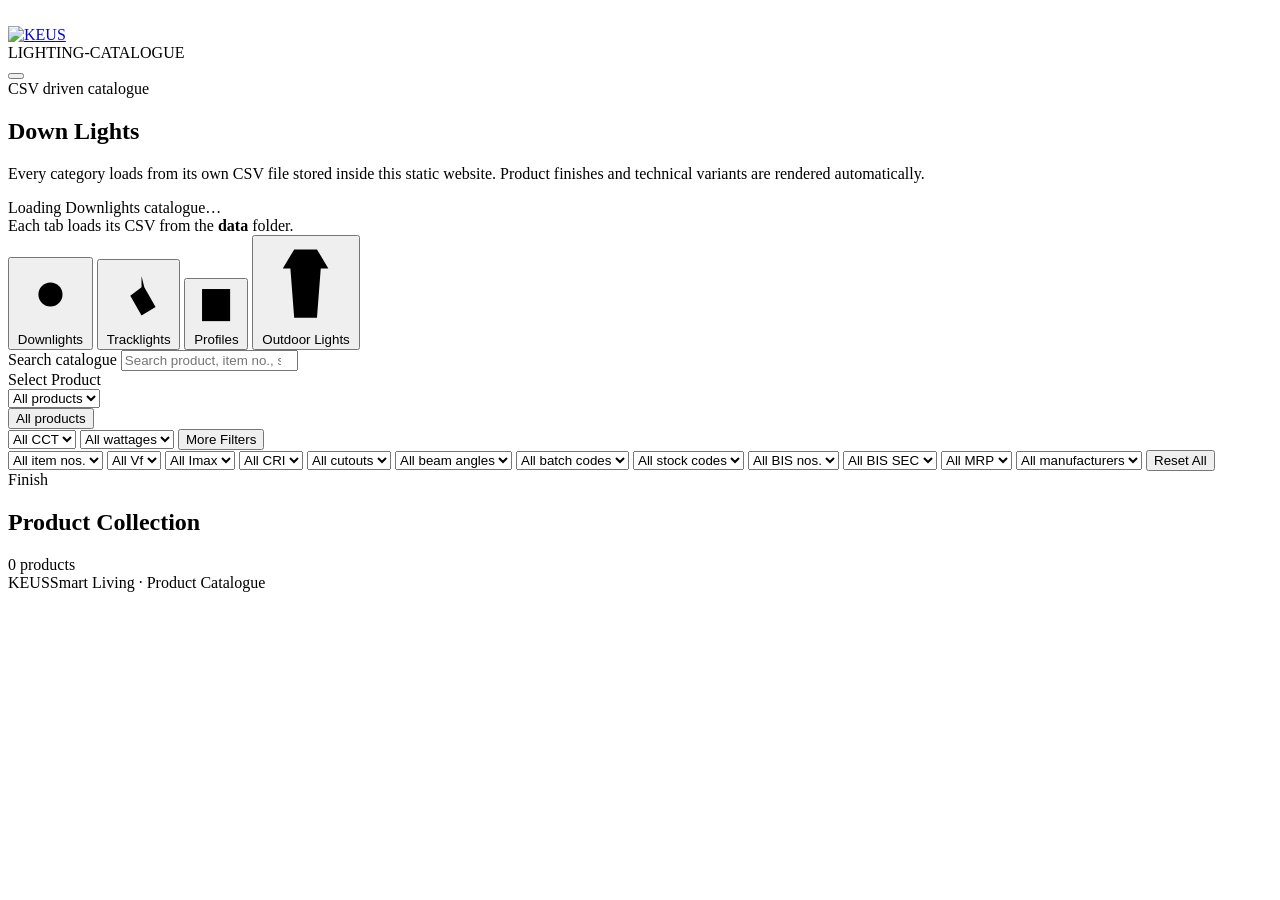
==== index.html @ ef75c55e "Add files via upload new files" ====
<!DOCTYPE html>
<html lang="en">
<head>
<meta charset="UTF-8" />
<meta name="viewport" content="width=device-width, initial-scale=1.0" />
<title>KEUS · LIGHTING-CATALOGUE</title>
<link rel="stylesheet" href="./assets/css/catalogue.css">
  <link rel="preconnect" href="https://wsrv.nl" crossorigin>
  <link rel="dns-prefetch" href="//wsrv.nl">
  <link rel="preconnect" href="https://i.ibb.co" crossorigin>
</head>
<body>
<div class="keus-page-loader" id="keusPageLoader" aria-hidden="true">
  <div class="keus-loader-inner">
    <img class="keus-loader-logo" src="./assets/keus-logo.svg" alt="">
    <div class="keus-loader-line"><span></span></div>
  </div>
</div>

<header class="topbar">
  <div class="topbar-inner">
    <a class="brand brand-logo-link" href="./index.html" aria-label="Go to catalogue home"><img class="brand-logo" src="./assets/keus-logo.svg" alt="KEUS"></a>
    <div class="top-meta"><span>LIGHTING-CATALOGUE</span></div>
    <div class="top-actions">
      <button class="header-search-btn" id="headerSearchBtn" type="button" aria-label="Search catalogue">
        <span class="header-search-icon" aria-hidden="true"></span>
      </button>
    </div>
  </div>
</header>
<main class="shell">
  <section class="hero">
    <div><div class="eyebrow">CSV driven catalogue</div><h1 id="categoryTitle">Down Lights</h1></div>
    <div class="hero-side">
      <p>Every category loads from its own CSV file stored inside this static website. Product finishes and technical variants are rendered automatically.</p>

    </div>
  </section>
  <div class="data-strip"><div class="status" id="status" role="status" aria-live="polite">Loading Downlights catalogue…</div><div class="hint">Each tab loads its CSV from the <strong>data</strong> folder.</div></div>

  <nav class="category-tabs" id="categoryTabs" aria-label="Lighting categories">
    <button class="category-tab active" type="button" data-category="downlights" aria-current="page">
      <span class="cat-icon" aria-hidden="true">
        <svg viewBox="0 0 24 24"><circle cx="12" cy="12" r="4.2"/><path d="M12 2.5v3M12 18.5v3M2.5 12h3M18.5 12h3M5.3 5.3l2.1 2.1M16.6 16.6l2.1 2.1M18.7 5.3l-2.1 2.1M7.4 16.6l-2.1 2.1"/></svg>
      </span>
      <span>Downlights</span>
    </button>
    <button class="category-tab" type="button" data-category="tracklights">
      <span class="cat-icon" aria-hidden="true">
        <svg viewBox="0 0 24 24"><path d="M4 5h16M13 5v4l-4 3 4 7 5-3-4-7"/><circle cx="13.5" cy="15.5" r="1.2"/></svg>
      </span>
      <span>Tracklights</span>
    </button>
    <button class="category-tab" type="button" data-category="profiles">
      <span class="cat-icon" aria-hidden="true">
        <svg viewBox="0 0 24 24"><rect x="5" y="4" width="14" height="16"/><path d="M8 17 16 7M8 7v10h8"/></svg>
      </span>
      <span>Profiles</span>
    </button>
    <button class="category-tab" type="button" data-category="outdoor">
      <span class="cat-icon" aria-hidden="true">
        <svg viewBox="0 0 24 24"><path d="M9 3h6l3 5H6l3-5ZM8 8h8l-1 13h-6L8 8Z"/><path d="M8 13h8"/></svg>
      </span>
      <span>Outdoor Lights</span>
    </button>
  </nav>

  <section class="filter-shell" aria-label="Catalogue filters">
    <div class="toolbar">
      <label class="sr-only" for="searchBox">Search catalogue</label>
      <input class="field search" id="searchBox" type="search" placeholder="Search product, item no., stock code or specification…" autocomplete="off" />
      <div class="mobile-product-label" id="productFilterLabel">Select Product</div>
      <select class="field product-main native-product-select" id="nameFilter" data-field="name" aria-hidden="true" tabindex="-1"><option value="">All products</option></select>
      <div class="keus-product-select" id="keusProductSelect">
        <button class="keus-product-trigger" id="keusProductTrigger" type="button" aria-haspopup="listbox" aria-expanded="false" aria-labelledby="productFilterLabel keusProductTriggerText" aria-controls="keusProductMenu">
          <span id="keusProductTriggerText">All products</span><span class="keus-product-chevron" aria-hidden="true"></span>
        </button>
        <div class="keus-product-menu" id="keusProductMenu" role="listbox" aria-label="All products" hidden></div>
      </div>
      <select class="field" id="cctFilter" data-field="cct" aria-label="Filter by CCT"><option value="">All CCT</option></select>
      <select class="field watt-main" id="wattageFilter" data-field="wattage" aria-label="Filter by wattage"><option value="">All wattages</option></select>
      <button class="btn more-btn" id="moreBtn" type="button" aria-expanded="false" aria-controls="advancedFilters">More Filters</button>
    </div>
    <div class="advanced" id="advancedFilters">
      <select class="field" id="itemNoFilter" data-field="itemNo" aria-label="Filter by item number"><option value="">All item nos.</option></select>
      <select class="field" id="vfFilter" data-field="vf" aria-label="Filter by forward voltage"><option value="">All Vf</option></select>
      <select class="field" id="imaxFilter" data-field="imax" aria-label="Filter by maximum current"><option value="">All Imax</option></select>
      <select class="field" id="criFilter" data-field="cri" aria-label="Filter by CRI"><option value="">All CRI</option></select>
      <select class="field" id="cutoutFilter" data-field="cutout" aria-label="Filter by cutout"><option value="">All cutouts</option></select>
      <select class="field" id="beamFilter" data-field="beam" aria-label="Filter by beam angle"><option value="">All beam angles</option></select>
      <select class="field" id="batchCodeFilter" data-field="batchCode" aria-label="Filter by batch code"><option value="">All batch codes</option></select>
      <select class="field" id="stockCodeFilter" data-field="stockCode" aria-label="Filter by stock code"><option value="">All stock codes</option></select>
      <select class="field" id="bisNoFilter" data-field="bisNo" aria-label="Filter by BIS number"><option value="">All BIS nos.</option></select>
      <select class="field" id="bisSpecFilter" data-field="bisSpec" aria-label="Filter by BIS specification"><option value="">All BIS SEC</option></select>
      <select class="field" id="mrpFilter" data-field="mrp" aria-label="Filter by MRP"><option value="">All MRP</option></select>
      <select class="field" id="mfgByFilter" data-field="mfgBy" aria-label="Filter by manufacturer"><option value="">All manufacturers</option></select>
      <button class="btn reset-btn" id="resetBtn" type="button">Reset All</button>
    </div>
    <div class="finish-panel"><div class="finish-title">Finish</div><div class="finish-chips" id="finishChips"></div></div>
    <div class="active-filters" id="activeFilters"></div>
  </section>

  <div class="catalogue-head"><h2>Product Collection</h2><div class="catalogue-count" id="catalogueCount" aria-live="polite">0 products</div></div>
  <section class="grid" id="grid" aria-busy="true"></section>
  <div class="pagination" id="pagination" hidden><button class="btn" id="prevBtn" type="button">Previous</button><div class="page-info" id="pageInfo"></div><button class="btn" id="nextBtn" type="button">Next</button></div>
  <footer class="footer"><span>KEUS</span><span>Smart Living · Product Catalogue</span></footer>
</main>

<div class="modal" id="modal" role="dialog" aria-modal="true" aria-labelledby="detailTitle" aria-describedby="detailSub" hidden>
  <div class="modal-panel" tabindex="-1">
    <div class="modal-top"><div class="modal-brand">KEUS</div><button class="close-btn" id="closeBtn" type="button" aria-label="Close">×</button></div>
    <div class="detail-wrap">
      <div class="visual-col">
        <div class="main-image"><img id="detailImage" alt="" /></div>
        <div class="detail-finishes"><div class="detail-finish-label">Available Finishes</div><div class="finish-options" id="detailFinishOptions"></div></div>
        <div class="thumbs" id="thumbs"></div><div class="finish-note" id="finishNote"></div>
      </div>
      <div class="info-col"><div class="detail-kicker" id="detailKicker"></div><h2 class="detail-title" id="detailTitle"></h2><div class="detail-sub" id="detailSub"></div><div class="spec-grid" id="specGrid"></div></div>
    </div>
    <div class="variants">
      <div class="variants-head"><h3>Available Variants</h3><div class="variant-filter-note" id="variantFilterNote"></div></div>
      <div class="table-wrap"><table><caption class="sr-only">Available product variants and technical specifications</caption><thead><tr><th scope="col">Finish</th><th scope="col">CCT</th><th scope="col">Vf</th><th scope="col">Imax</th><th scope="col">CRI</th><th scope="col">Cutout</th><th scope="col">Beam Angle</th><th scope="col">Wattage</th><th scope="col">Batch Code</th><th scope="col">Item No.</th><th scope="col">Stock Code</th><th scope="col">BIS No</th><th scope="col">BIS SEC</th><th scope="col">MRP</th><th scope="col">MFG BY</th></tr></thead><tbody id="variantBody"></tbody></table></div>
    </div>
  </div>
</div>



<script src="./assets/js/catalogue.js" defer></script>
</body>
</html>
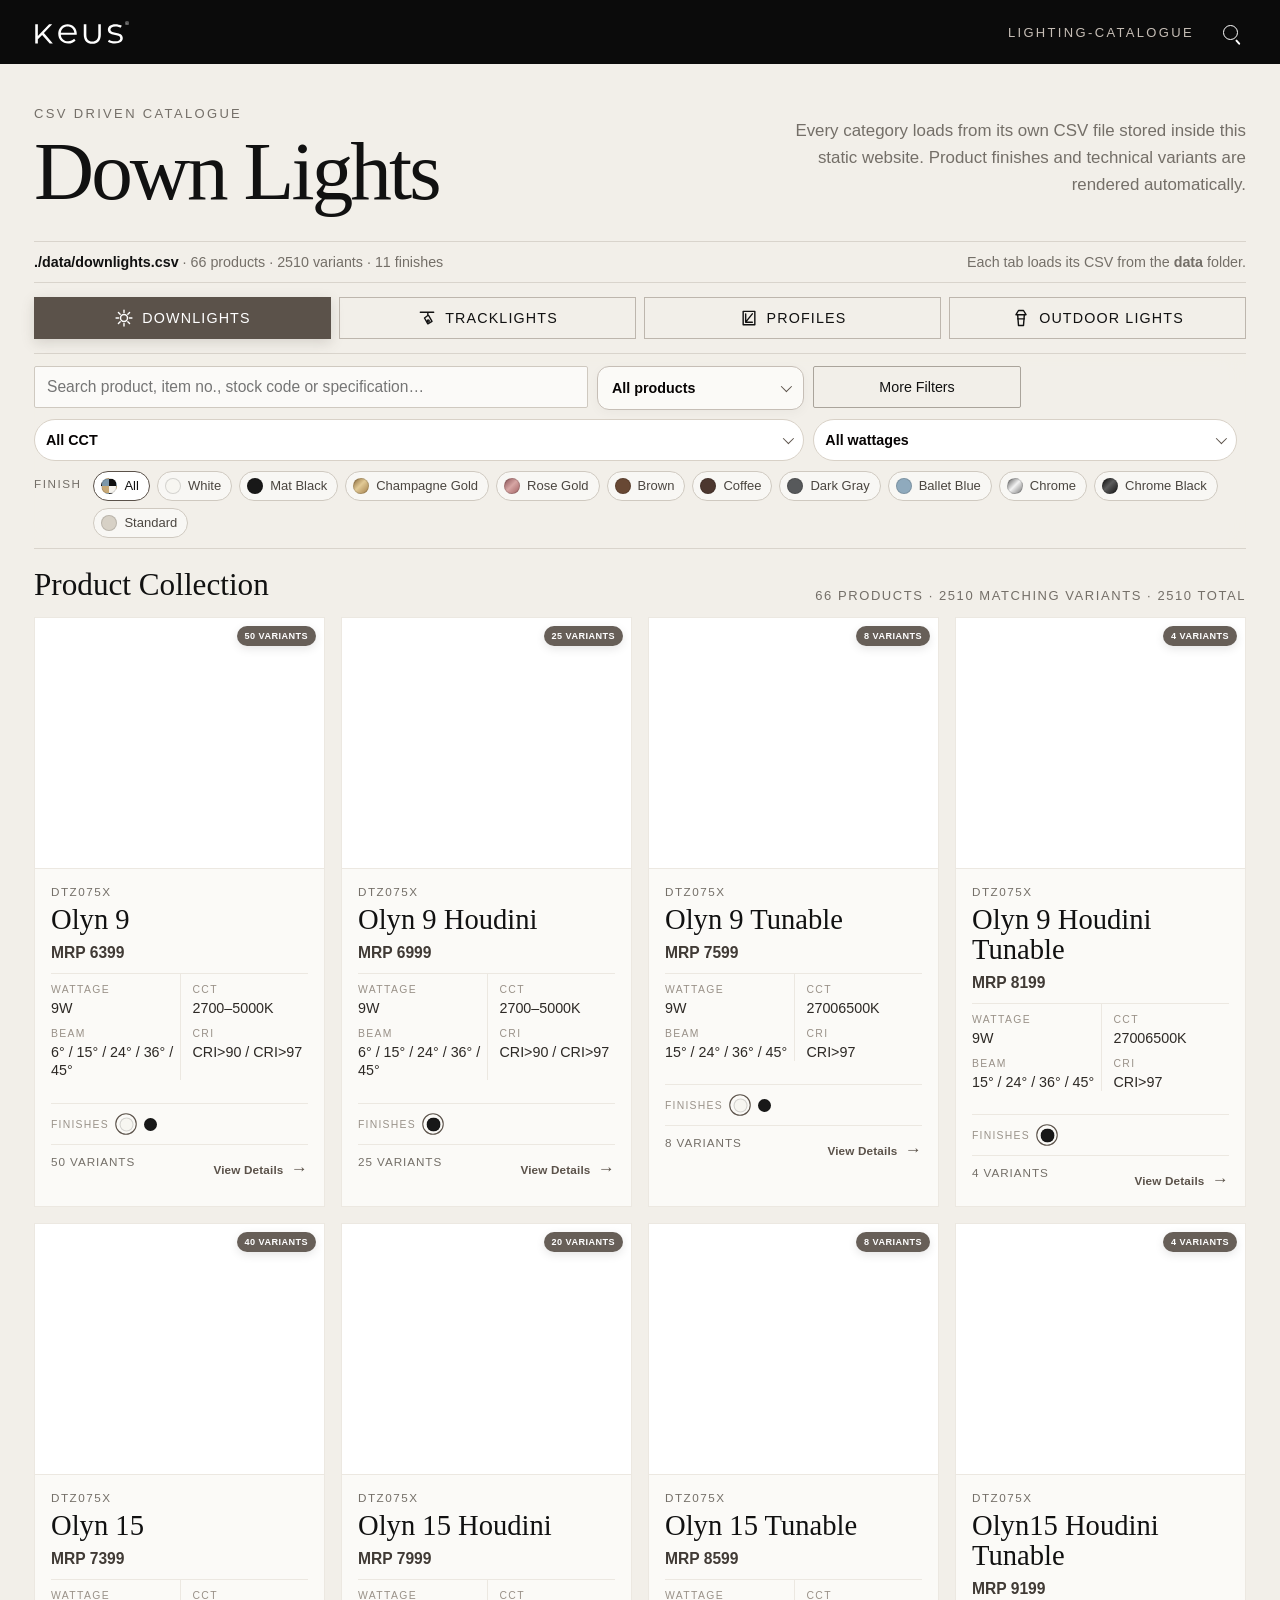
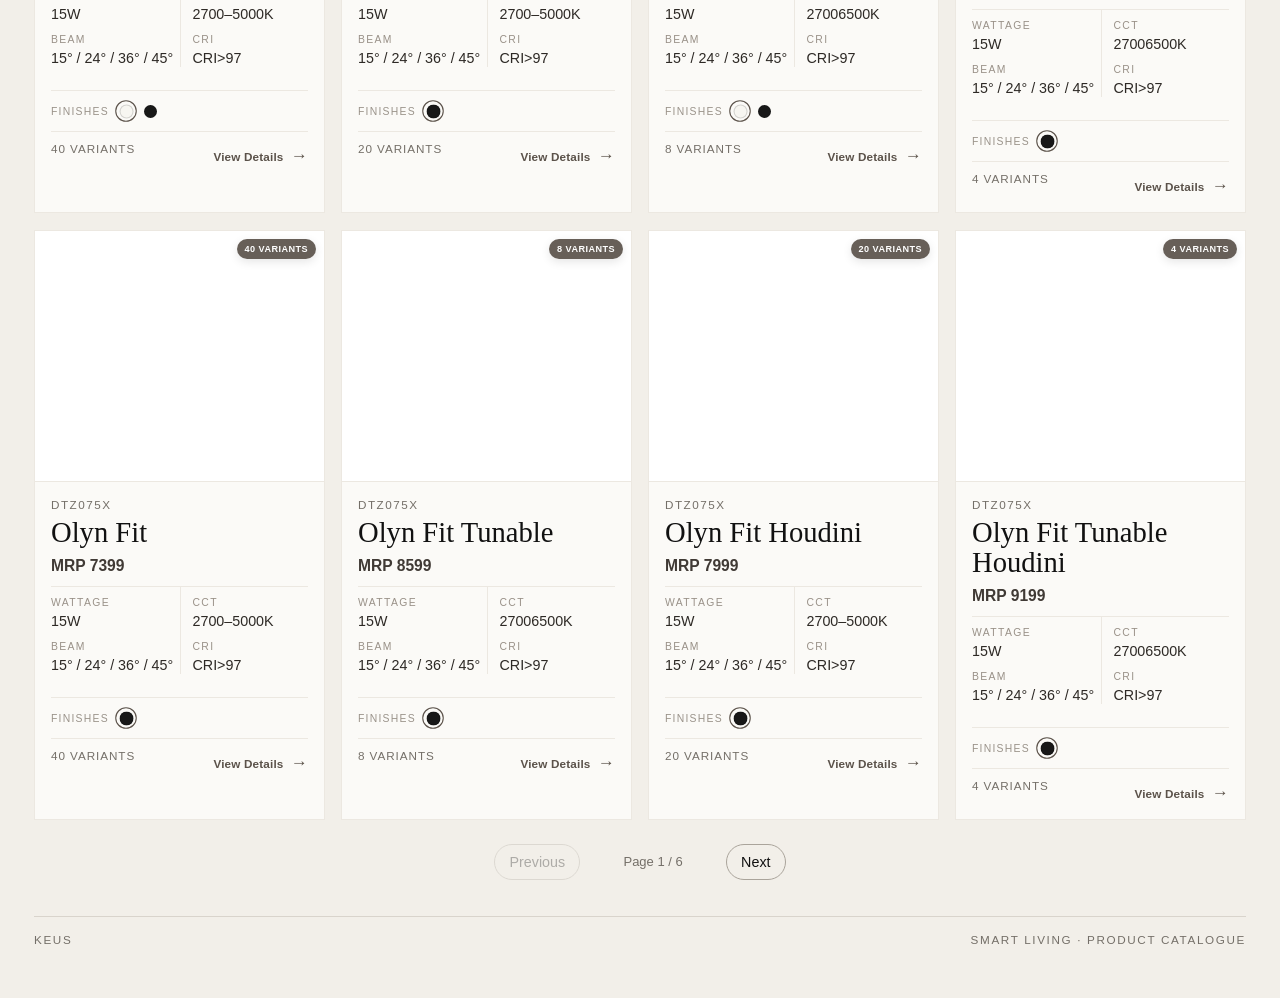
==== commit 9a2e38e6: "commit alla" ====
--- a/index.html
+++ b/index.html
@@ -4,7 +4,2662 @@
 <meta charset="UTF-8" />
 <meta name="viewport" content="width=device-width, initial-scale=1.0" />
 <title>KEUS · LIGHTING-CATALOGUE</title>
-<link rel="stylesheet" href="./assets/css/catalogue.css">
+<style>
+  *{box-sizing:border-box}
+  :root{
+    --bg:#f2efe9;--paper:#fbfaf7;--card:#fff;--ink:#111;--muted:#746f68;
+    --line:#d9d4cc;--line2:#ece8e1;--black:#0b0b0b;--shadow:0 18px 50px rgba(20,18,15,.08);
+  }
+  html{scroll-behavior:smooth}
+  body{margin:0;background:var(--bg);color:var(--ink);font-family:Inter,Arial,Helvetica,sans-serif}
+  button,input,select{font:inherit} button{cursor:pointer}
+  .topbar{background:var(--black);color:#fff}
+  .topbar-inner{max-width:1480px;margin:auto;min-height:64px;padding:0 34px;display:flex;align-items:center;justify-content:space-between;gap:20px}
+  .brand{font-size:20.8px;font-weight:700;letter-spacing:.33em}.top-meta{font-size:13px;letter-spacing:.18em;text-transform:uppercase;color:#bdbdbd}
+  .shell{max-width:1480px;margin:auto;padding:34px 34px 52px}
+  .hero{display:grid;grid-template-columns:1fr auto;gap:28px;align-items:end;padding:8px 0 28px;border-bottom:1px solid var(--line)}
+  .eyebrow{margin-bottom:10px;font-size:13px;letter-spacing:.18em;text-transform:uppercase;color:var(--muted)}
+  h1{margin:0;font-family:Georgia,'Times New Roman',serif;font-weight:400;font-size:clamp(49.4px,6.5vw,88.4px);line-height:.98;letter-spacing:-.035em}
+  .hero-side{max-width:460px;text-align:right}.hero-side p{margin:0 0 14px;font-size:16.9px;line-height:1.6;color:var(--muted)}
+  .load-row{display:flex;justify-content:flex-end;gap:8px;flex-wrap:wrap}
+  .btn{border:1px solid #aaa49b;background:transparent;color:var(--ink);border-radius:999px;padding:9px 14px;font-size:14.3px;transition:.18s ease}
+  .btn:hover:not(:disabled){background:var(--ink);border-color:var(--ink);color:#fff}.btn.primary{background:var(--ink);border-color:var(--ink);color:#fff}.btn.primary:hover{background:#2a2a2a}.btn:disabled{opacity:.3;cursor:default}
+  #csvInput{display:none}
+  .data-strip{display:flex;align-items:center;justify-content:space-between;gap:16px;padding:12px 0;border-bottom:1px solid var(--line);font-size:14.3px;color:var(--muted)}
+  .status strong{color:var(--ink);font-weight:600}.hint{text-align:right}
+
+  .filter-shell{position:sticky;top:0;z-index:30;padding:12px 0 10px;background:rgba(242,239,233,.96);backdrop-filter:blur(12px);border-bottom:1px solid var(--line);margin-bottom:18px}
+  .toolbar{display:grid;grid-template-columns:minmax(260px,1.55fr) repeat(3,minmax(145px,.58fr)) auto;gap:9px}
+  .mobile-product-label{display:none}
+  .field{height:42px;width:100%;border:1px solid #cfc9c0;background:rgba(255,255,255,.68);color:var(--ink);border-radius:2px;padding:0 12px;outline:none;font-size:15.6px}
+  .field:focus{border-color:#6e675e;background:#fff}.reset-btn,.more-btn{height:42px;border-radius:2px;white-space:nowrap}
+  .advanced{display:grid;grid-template-columns:repeat(4,minmax(0,1fr));gap:9px;max-height:0;opacity:0;overflow:hidden;transition:max-height .24s ease,opacity .18s ease,padding .24s ease;padding-top:0}
+  .advanced.open{max-height:260px;opacity:1;padding-top:9px}
+  .finish-panel{padding-top:10px;display:flex;align-items:flex-start;gap:12px}
+  .finish-title{flex:0 0 auto;padding-top:6px;font-size:11.7px;letter-spacing:.13em;text-transform:uppercase;color:var(--muted)}
+  .finish-chips{display:flex;gap:7px;flex-wrap:wrap}
+  .finish-chip{display:inline-flex;align-items:center;gap:7px;height:30px;border:1px solid #cfc9c0;background:rgba(255,255,255,.48);border-radius:999px;padding:0 10px 0 7px;color:#4b4640;font-size:13px;transition:.15s ease}
+  .finish-chip:hover,.finish-chip.active{border-color:#111;background:#fff;color:#111}.finish-chip.active{box-shadow:inset 0 0 0 1px #111}
+  .swatch{width:16px;height:16px;border-radius:50%;border:1px solid rgba(0,0,0,.14);flex:0 0 auto;background:#ddd}
+  .swatch.all{background:conic-gradient(#111 0 25%,#f5f3ee 0 50%,#c9aa77 0 75%,#7d98aa 0);}
+  .sw-white{background:#f7f6f1}.sw-mat-black{background:#181818}.sw-champagne-gold{background:linear-gradient(135deg,#8e6e3f,#e2ca96 45%,#a78450)}
+  .sw-rose-gold{background:linear-gradient(135deg,#8c5558,#d7a6a4 48%,#a56667)}.sw-brown{background:#684834}.sw-coffee{background:#4c372f}
+  .sw-dark-gray{background:#57595b}.sw-ballet-blue{background:#8faabd}.sw-chrome{background:linear-gradient(135deg,#656565,#f3f3f3 48%,#7d7d7d)}
+  .sw-chrome-black{background:linear-gradient(135deg,#111,#5c5c5c 44%,#171717)}.sw-standard{background:#d7d1c6}
+  .active-filters{display:flex;gap:7px;flex-wrap:wrap;padding-top:9px}.active-filters:empty{display:none}
+  .filter-pill{border:0;background:#ded8cf;border-radius:999px;padding:6px 9px;font-size:11.7px;color:#504a43}.filter-pill b{font-weight:600}.filter-pill span{margin-left:6px;color:#8a8178}
+
+  .catalogue-head{display:flex;justify-content:space-between;align-items:end;gap:20px;margin:4px 0 14px}.catalogue-head h2{margin:0;font-family:Georgia,'Times New Roman',serif;font-weight:400;font-size:31.2px}.catalogue-count{font-size:13px;letter-spacing:.12em;text-transform:uppercase;color:var(--muted);text-align:right}
+  .grid{display:grid;grid-template-columns:repeat(4,minmax(0,1fr));gap:16px}
+  .card{position:relative;width:100%;border:1px solid var(--line2);background:var(--paper);color:inherit;transition:transform .2s ease,box-shadow .2s ease,border-color .2s ease;overflow:hidden}
+  .card:hover{transform:translateY(-3px);box-shadow:var(--shadow);border-color:#c7c0b5}
+  .finish-gallery-card .card-title{margin-bottom:6px}
+  .finish-gallery-card .finish-name{display:flex;align-items:center;gap:8px;margin:0 0 13px;font-size:14.3px;color:#5d5750}
+  .finish-gallery-card .finish-name .swatch{width:17px;height:17px}
+  .finish-gallery-card .card-foot{margin-top:12px}
+  .card-open{display:block;width:100%;padding:0;border:0;background:transparent;color:inherit;text-align:left;cursor:pointer}
+  .card-image{aspect-ratio:1.15/1;display:flex;align-items:center;justify-content:center;background:#fff;border-bottom:1px solid var(--line2);overflow:hidden}
+  .card-image img{width:78%;height:78%;object-fit:contain;display:block;transition:transform .25s ease}.card:hover .card-image img{transform:scale(1.025)}
+  .card-body{padding:16px 16px 12px}.card-kicker{margin-bottom:7px;font-size:11.7px;letter-spacing:.13em;text-transform:uppercase;color:var(--muted);min-height:12px}
+  .card-title{margin:0 0 13px;font-family:Georgia,'Times New Roman',serif;font-size:28.6px;font-weight:400;line-height:1.05}
+  .spec-row{display:grid;grid-template-columns:1fr 1fr;border-top:1px solid var(--line2)}.mini-spec{padding-top:10px}.mini-spec:nth-child(even){padding-left:12px;border-left:1px solid var(--line2)}
+  .mini-label{font-size:10.4px;letter-spacing:.13em;text-transform:uppercase;color:#999188;margin-bottom:4px}.mini-value{font-size:14.3px;color:#2d2925;line-height:1.3;white-space:nowrap;overflow:hidden;text-overflow:ellipsis}.mini-value.beam-values{white-space:normal;overflow:visible;text-overflow:clip}
+  .card-finishes{display:flex;align-items:center;gap:6px;min-height:29px;margin:11px 0 0;padding-top:10px;border-top:1px solid var(--line2)}
+  .card-finish-label{margin-right:2px;font-size:10.4px;letter-spacing:.12em;text-transform:uppercase;color:#9a938a}.card-swatch{width:19px;height:19px;border:1px solid transparent;border-radius:50%;padding:2px;background:transparent;display:inline-flex;align-items:center;justify-content:center}
+  .card-swatch .swatch{width:13px;height:13px}.card-swatch:hover,.card-swatch.active{border-color:#111}.more-finishes{font-size:11.7px;color:var(--muted);margin-left:2px}
+  .card-foot{display:flex;justify-content:space-between;gap:12px;margin-top:10px;padding-top:10px;border-top:1px solid var(--line2);font-size:11.7px;letter-spacing:.08em;text-transform:uppercase;color:var(--muted)}
+  .match-tag{position:absolute;top:10px;right:10px;z-index:2;background:rgba(17,17,17,.86);color:#fff;border-radius:999px;padding:5px 8px;font-size:10.4px;letter-spacing:.08em;text-transform:uppercase}
+  .pagination{display:flex;align-items:center;justify-content:center;gap:8px;margin-top:24px}.page-info{font-size:13px;color:var(--muted);min-width:130px;text-align:center}
+  .empty{grid-column:1/-1;padding:70px 28px;background:var(--paper);border:1px dashed #c9c2b7;text-align:center}.empty h3{margin:0 0 8px;font-family:Georgia,'Times New Roman',serif;font-weight:400;font-size:33.8px}.empty p{margin:0 auto 16px;max-width:620px;color:var(--muted);font-size:15.6px;line-height:1.6}
+  .footer{margin-top:36px;padding-top:16px;border-top:1px solid var(--line);display:flex;justify-content:space-between;font-size:11.7px;letter-spacing:.14em;text-transform:uppercase;color:var(--muted)}
+
+  .modal{position:fixed;inset:0;z-index:100;display:none;background:rgba(0,0,0,.58);padding:22px;overflow:auto}.modal.open{display:block}.modal-panel{width:min(1200px,100%);margin:18px auto;background:var(--paper);box-shadow:0 28px 90px rgba(0,0,0,.28)}
+  .modal-top{min-height:70px;padding:0 22px;display:flex;align-items:center;justify-content:space-between;border-bottom:1px solid var(--line)}.modal-brand{font-size:15.6px;font-weight:700;letter-spacing:.25em}.close-btn{width:38px;height:38px;border:1px solid var(--line);background:transparent;border-radius:50%;font-size:26px;line-height:1}.close-btn:hover{background:#111;color:#fff;border-color:#111}
+  .detail-wrap{display:grid;grid-template-columns:minmax(350px,.92fr) minmax(0,1.25fr)}.visual-col{padding:34px;border-right:1px solid var(--line)}.main-image{aspect-ratio:1/1;display:flex;align-items:center;justify-content:center;background:#fff;border:1px solid var(--line2)}.main-image img{width:80%;height:80%;object-fit:contain}
+  .detail-finishes{margin-top:13px}.detail-finish-label{font-size:10.4px;letter-spacing:.13em;text-transform:uppercase;color:#918a81;margin-bottom:8px}.finish-options{display:flex;gap:8px;flex-wrap:wrap}.finish-option{display:flex;align-items:center;gap:7px;border:1px solid var(--line);background:#fff;padding:6px 9px 6px 6px;border-radius:999px;font-size:11.7px;color:#514b45}.finish-option.active{border-color:#111;box-shadow:inset 0 0 0 1px #111}.finish-option .swatch{width:18px;height:18px}
+  .thumbs{display:flex;gap:8px;flex-wrap:wrap;margin-top:11px}.thumb{width:68px;height:68px;padding:4px;border:1px solid var(--line);background:#fff}.thumb.active{border-color:#111;box-shadow:inset 0 0 0 1px #111}.thumb img{width:100%;height:100%;object-fit:contain}.finish-note{margin-top:10px;font-size:13px;color:var(--muted)}
+  .info-col{padding:34px}.detail-kicker{font-size:11.7px;letter-spacing:.14em;text-transform:uppercase;color:var(--muted);margin-bottom:10px}.detail-title{margin:0 0 6px;font-family:Georgia,'Times New Roman',serif;font-weight:400;font-size:54.6px;line-height:1}.detail-sub{font-size:14.3px;color:var(--muted);margin-bottom:24px}
+  .spec-grid{display:grid;grid-template-columns:repeat(3,minmax(0,1fr));border-top:1px solid var(--line);border-left:1px solid var(--line)}.spec-cell{min-height:76px;padding:12px;border-right:1px solid var(--line);border-bottom:1px solid var(--line)}.spec-label{font-size:10.4px;letter-spacing:.13em;text-transform:uppercase;color:#918a81;margin-bottom:6px}.spec-value{font-size:15.6px;line-height:1.35}
+  .variants{padding:0 34px 34px}.variants-head{display:flex;align-items:center;justify-content:space-between;gap:16px;margin:4px 0 12px}.variants h3{margin:0;font-family:Georgia,'Times New Roman',serif;font-size:28.6px;font-weight:400}.variant-filter-note{font-size:13px;color:var(--muted);text-align:right}.table-wrap{overflow:auto;border:1px solid var(--line)}table{border-collapse:collapse;width:100%;min-width:1500px;background:#fff}th,td{padding:10px 11px;border-bottom:1px solid var(--line2);border-right:1px solid var(--line2);text-align:left;white-space:nowrap}th{font-size:10.4px;letter-spacing:.12em;text-transform:uppercase;color:#817a72;background:#f5f2ed;font-weight:600}td{font-size:13px;color:#292621}tr:last-child td{border-bottom:0}td:last-child,th:last-child{border-right:0}.stock{font-family:'Courier New',monospace;font-size:13px}.bis-spec-cell{white-space:normal;min-width:260px;max-width:360px;line-height:1.5;word-break:normal;overflow-wrap:anywhere}.mfg-cell{white-space:normal;min-width:320px;line-height:1.45}.mrp-cell{font-weight:600}.finish-cell{display:flex;align-items:center;gap:7px}.finish-cell .swatch{width:14px;height:14px}
+  .drop-highlight:after{content:'Drop CSV to load catalogue';position:fixed;inset:14px;z-index:999;display:flex;align-items:center;justify-content:center;border:2px dashed #fff;background:rgba(0,0,0,.8);color:#fff;font-family:Georgia,'Times New Roman',serif;font-size:41.6px}
+
+  @media(max-width:1120px){.grid{grid-template-columns:repeat(3,minmax(0,1fr))}.toolbar{grid-template-columns:1.4fr repeat(2,1fr) auto}.toolbar .watt-main{display:none}.advanced{grid-template-columns:repeat(3,minmax(0,1fr))}.advanced.open{max-height:340px}.detail-wrap{grid-template-columns:1fr}.visual-col{border-right:0;border-bottom:1px solid var(--line)}}
+  @media(max-width:780px){
+  .pagination{display:none!important;}.topbar-inner,.shell{padding-left:16px;padding-right:16px}.hero{grid-template-columns:1fr}.hero-side{text-align:left}.load-row{justify-content:flex-start}.filter-shell{padding-top:10px}.toolbar{grid-template-columns:1fr 1fr;gap:8px}.mobile-product-label{display:block;grid-column:1/-1;order:1;margin:0 0 -2px;font-size:11.7px;font-weight:700;letter-spacing:.14em;text-transform:uppercase;color:#4b4640}.toolbar .product-main{display:block;grid-column:1/-1;order:2;height:50px;border:2px solid #111;background:#fff;font-size:16.9px;font-weight:650;padding:0 14px;box-shadow:0 3px 12px rgba(0,0,0,.05)}.toolbar .product-main:focus{border-color:#111;box-shadow:0 0 0 2px rgba(17,17,17,.08)}.toolbar .search{grid-column:1/-1;order:3}.toolbar #cctFilter{order:4}.toolbar .watt-main{display:block;order:5}.toolbar .more-btn{order:6}.more-btn,.reset-btn{width:100%}.advanced{grid-template-columns:repeat(2,minmax(0,1fr))}.advanced.open{max-height:500px}.finish-panel{flex-direction:column;gap:6px}.grid{grid-template-columns:repeat(2,minmax(0,1fr));gap:10px}.spec-grid{grid-template-columns:repeat(2,minmax(0,1fr))}.info-col,.visual-col,.variants{padding:20px}.detail-title{font-size:44.2px}.data-strip{align-items:flex-start;flex-direction:column}.hint{text-align:left}}
+  @media(max-width:520px){.grid{grid-template-columns:1fr}.toolbar{grid-template-columns:1fr}.mobile-product-label,.toolbar .product-main,.toolbar .search{grid-column:1/-1}.toolbar #cctFilter,.toolbar .watt-main,.toolbar .more-btn{grid-column:1/-1}.toolbar .product-main{height:52px;font-size:18.2px}.advanced{grid-template-columns:1fr}.advanced.open{max-height:900px}.spec-grid{grid-template-columns:1fr}.modal{padding:0}.modal-panel{margin:0;min-height:100vh}.finish-chip{font-size:11.7px}.catalogue-head{align-items:flex-start;flex-direction:column;gap:6px}.catalogue-count{text-align:left}}
+
+  .category-tabs{display:grid;grid-template-columns:repeat(4,minmax(0,1fr));gap:8px;padding:14px 0;border-bottom:1px solid var(--line)}
+  .category-tab{height:42px;border:1px solid #bdb6ad;background:transparent;color:var(--ink);font-size:14.3px;letter-spacing:.08em;text-transform:uppercase}
+  .category-tab:hover,.category-tab.active{background:var(--ink);border-color:var(--ink);color:#fff}
+  @media(max-width:780px){.category-tabs{grid-template-columns:repeat(2,minmax(0,1fr));gap:7px}.category-tab{height:44px;font-size:13px}}
+
+
+  .card-price{margin:-4px 0 11px;font-size:15.6px;font-weight:700;color:#111;letter-spacing:0}
+  .mobile-shopbar{display:none}
+
+  @media(max-width:780px){
+    body{background:#f6f5f2}
+    .topbar{position:sticky;top:0;z-index:90;box-shadow:0 1px 0 rgba(255,255,255,.08)}
+    .topbar-inner{min-height:54px;padding-left:14px;padding-right:14px}
+    .brand{font-size:18.2px}
+    .top-meta{font-size:10.4px}
+
+    .shell{padding:10px 10px 84px}
+
+    .hero{display:block;padding:12px 2px 14px;border-bottom:0}
+    .eyebrow{margin-bottom:5px;font-size:10.4px}
+    h1{font-size:39px;line-height:1.02}
+    .hero-side{display:none}
+    .data-strip{display:none}
+
+    .category-tabs{
+      position:sticky;
+      top:54px;
+      z-index:80;
+      display:flex;
+      gap:7px;
+      overflow-x:auto;
+      padding:9px 2px;
+      margin:0 -2px;
+      background:rgba(246,245,242,.98);
+      border-bottom:1px solid var(--line);
+      scrollbar-width:none;
+      -webkit-overflow-scrolling:touch;
+    }
+    .category-tabs::-webkit-scrollbar{display:none}
+    .category-tab{
+      flex:0 0 auto;
+      width:auto;
+      min-width:max-content;
+      height:36px;
+      padding:0 14px;
+      border-radius:999px;
+      background:#fff;
+      border:1px solid #d7d2ca;
+      font-size:11.7px;
+      letter-spacing:.07em;
+      box-shadow:0 1px 2px rgba(0,0,0,.03)
+    }
+    .category-tab.active{
+      background:#111;
+      color:#fff;
+      border-color:#111
+    }
+
+    .filter-shell{
+      position:sticky;
+      top:109px;
+      z-index:70;
+      margin:0 -10px 12px;
+      padding:8px 10px 9px;
+      background:rgba(246,245,242,.97);
+      backdrop-filter:blur(14px);
+      border-bottom:1px solid #ddd8d0;
+      box-shadow:0 5px 15px rgba(24,21,18,.04)
+    }
+
+    .toolbar{display:grid;grid-template-columns:1fr 1fr;gap:7px}
+    .mobile-product-label{
+      display:block;
+      grid-column:1/-1;
+      order:1;
+      margin:0;
+      font-size:10.4px;
+      color:#6d675f
+    }
+    .toolbar .product-main{
+      grid-column:1/-1;
+      order:2;
+      height:44px;
+      border:1px solid #bcb6ad;
+      border-radius:8px;
+      background:#fff;
+      font-size:16.9px;
+      font-weight:650;
+      box-shadow:none
+    }
+    .toolbar .search{
+      grid-column:1/-1;
+      order:3;
+      height:44px;
+      border-radius:10px;
+      background:#fff;
+      border:1px solid #d4cec6;
+      padding-left:14px;
+      font-size:15.6px
+    }
+    .toolbar #cctFilter{order:4;height:38px;border-radius:999px;background:#fff}
+    .toolbar .watt-main{display:block;order:5;height:38px;border-radius:999px;background:#fff}
+    .toolbar .more-btn{
+      grid-column:1/-1;
+      order:6;
+      height:38px;
+      border-radius:999px;
+      background:#fff
+    }
+    .advanced{
+      grid-template-columns:repeat(2,minmax(0,1fr));
+      gap:7px
+    }
+    .advanced.open{max-height:640px;padding-top:8px}
+    .advanced .field{height:39px;border-radius:8px;background:#fff}
+    .reset-btn{grid-column:1/-1;border-radius:999px}
+
+    .finish-panel{
+      margin:0 -10px;
+      padding:9px 10px 0;
+      display:block
+    }
+    .finish-title{padding:0 0 7px;font-size:10.4px}
+    .finish-chips{
+      display:flex;
+      flex-wrap:nowrap;
+      overflow-x:auto;
+      gap:6px;
+      padding-bottom:2px;
+      scrollbar-width:none;
+      -webkit-overflow-scrolling:touch
+    }
+    .finish-chips::-webkit-scrollbar{display:none}
+    .finish-chip{
+      flex:0 0 auto;
+      height:30px;
+      background:#fff;
+      border-color:#ddd7cf
+    }
+
+    .active-filters{
+      flex-wrap:nowrap;
+      overflow-x:auto;
+      padding-top:7px;
+      scrollbar-width:none
+    }
+    .active-filters::-webkit-scrollbar{display:none}
+    .filter-pill{flex:0 0 auto}
+
+    .catalogue-head{
+      align-items:center;
+      flex-direction:row;
+      gap:8px;
+      margin:10px 2px 9px
+    }
+    .catalogue-head h2{
+      font-family:Inter,Arial,sans-serif;
+      font-size:19.5px;
+      font-weight:700
+    }
+    .catalogue-count{
+      margin-left:auto;
+      font-size:10.4px;
+      text-align:right;
+      max-width:55%
+    }
+
+    .grid{
+      grid-template-columns:repeat(2,minmax(0,1fr));
+      gap:8px
+    }
+    .card{
+      border-radius:12px;
+      border:1px solid #e2ded7;
+      background:#fff;
+      box-shadow:0 2px 8px rgba(23,20,17,.035)
+    }
+    .card:hover{transform:none;box-shadow:0 2px 8px rgba(23,20,17,.035)}
+    .card-image{
+      aspect-ratio:1/1;
+      background:#fff;
+      border-bottom:1px solid #f0ede8
+    }
+    .card-image img{width:86%;height:86%}
+    .card-body{padding:10px 9px 9px}
+    .card-kicker{
+      min-height:0;
+      margin-bottom:5px;
+      font-size:9.1px;
+      letter-spacing:.08em
+    }
+    .card-title{
+      margin:0 0 6px;
+      font-family:Inter,Arial,sans-serif;
+      font-size:16.9px;
+      line-height:1.22;
+      font-weight:700;
+      min-height:32px
+    }
+    .card-price{
+      margin:0 0 8px;
+      font-size:15.6px;
+      font-weight:750
+    }
+
+    .spec-row{
+      grid-template-columns:1fr 1fr;
+      border-top:1px solid #f0ede8
+    }
+    .mini-spec{padding-top:7px}
+    .mini-spec:nth-child(n+3){display:none}
+    .mini-label{font-size:9.1px}
+    .mini-value{font-size:11.7px}
+    .mini-spec:nth-child(even){padding-left:7px}
+
+    .finish-gallery-card .finish-name{
+      margin-bottom:7px;
+      font-size:11.7px
+    }
+    .finish-gallery-card .finish-name .swatch{width:14px;height:14px}
+
+    .card-finishes{
+      margin-top:7px;
+      padding-top:7px;
+      gap:3px;
+      overflow:hidden
+    }
+    .card-finish-label{display:none}
+    .card-swatch{width:17px;height:17px;padding:1px;flex:0 0 auto}
+    .card-swatch .swatch{width:12px;height:12px}
+    .card-foot{
+      margin-top:7px;
+      padding-top:7px;
+      font-size:9.1px;
+      letter-spacing:.04em
+    }
+    .card-foot span:first-child{display:none}
+    .card-foot span:last-child{margin-left:auto;color:#111;font-weight:700}
+
+    .match-tag{
+      top:7px;
+      right:7px;
+      padding:4px 6px;
+      font-size:9.1px
+    }
+
+    .pagination{
+      position:sticky;
+      bottom:8px;
+      z-index:50;
+      width:max-content;
+      max-width:100%;
+      margin:18px auto 0;
+      padding:5px;
+      border-radius:999px;
+      background:rgba(255,255,255,.96);
+      box-shadow:0 8px 28px rgba(20,18,15,.12)
+    }
+    .pagination .btn{padding:8px 12px}
+    .page-info{min-width:96px}
+
+    .footer{display:none}
+
+    .modal{padding:0}
+    .modal-panel{margin:0;min-height:100vh;width:100%}
+    .modal-top{
+      position:sticky;
+      top:0;
+      z-index:5;
+      min-height:56px;
+      background:#fff
+    }
+    .detail-wrap{grid-template-columns:1fr}
+    .visual-col,.info-col,.variants{padding:16px}
+    .main-image{border-radius:12px}
+    .detail-title{font-size:36.4px}
+    .spec-grid{grid-template-columns:repeat(2,minmax(0,1fr))}
+    .spec-cell{min-height:62px;padding:10px}
+    .table-wrap{border-radius:10px}
+  }
+
+  @media(max-width:520px){
+    .grid{grid-template-columns:repeat(2,minmax(0,1fr));gap:7px}
+    .toolbar{grid-template-columns:1fr 1fr}
+    .toolbar #cctFilter,.toolbar .watt-main{grid-column:auto}
+    .toolbar .more-btn{grid-column:1/-1}
+    .advanced{grid-template-columns:1fr 1fr}
+    .spec-grid{grid-template-columns:repeat(2,minmax(0,1fr))}
+    .card-title{font-size:15.6px;min-height:30px}
+    .card-price{font-size:14.3px}
+    .card-body{padding:9px 8px 8px}
+    .finish-chip{font-size:10.4px}
+  }
+
+
+/* =========================================================
+   KEUS MOBILE COMMERCE UX — reference-inspired, KEUS palette
+   ========================================================= */
+:root{
+  --keus-gold:#5b524a;
+  --keus-gold-dark:#403a35;
+  --keus-gold-soft:#c6beb6;
+  --keus-cream:#f6f2ec;
+  --keus-paper:#fffdfa;
+  --keus-ink:#0c0c0c;
+  --keus-grey:#706a62;
+}
+
+.header-search-btn{
+  width:32px;height:32px;border:0;background:transparent;color:#fff;
+  display:flex;align-items:center;justify-content:center;padding:0;
+}
+.header-search-icon{
+  width:15px;height:15px;border:1.5px solid currentColor;border-radius:50%;
+  position:relative;display:block;
+}
+.header-search-icon:after{
+  content:"";position:absolute;width:6px;height:1.5px;background:currentColor;
+  right:-5px;bottom:-2px;transform:rotate(48deg);transform-origin:left center;border-radius:2px;
+}
+.top-meta{display:flex;align-items:center;justify-content:flex-end;gap:12px;margin-left:auto;text-align:right}
+.top-meta i{width:3px;height:3px;border-radius:50%;background:var(--keus-gold);display:block}
+.top-meta span:first-child{color:var(--keus-gold-soft)}
+
+.category-tab{display:flex;align-items:center;justify-content:center;gap:8px}
+.cat-icon{width:20px;height:20px;display:inline-flex;align-items:center;justify-content:center;flex:0 0 auto}
+.cat-icon svg{width:100%;height:100%;fill:none;stroke:currentColor;stroke-width:1.7;stroke-linecap:round;stroke-linejoin:round}
+
+.view-detail-cta b{font-size:16.9px;font-weight:500}
+.card-price{color:var(--keus-gold-dark)}
+
+@media(max-width:780px){
+  body{background:var(--keus-cream);color:var(--keus-ink)}
+
+  /* HEADER */
+  .topbar{
+    position:sticky;top:0;z-index:100;
+    background:#090909;
+    box-shadow:0 1px 0 rgba(255,255,255,.07);
+  }
+  .topbar-inner{
+    min-height:64px;
+    max-width:none;
+    padding:0 16px;
+    display:grid;
+    grid-template-columns:auto 1fr auto;
+    gap:14px;
+  }
+  .brand{
+    position:relative;
+    font-size:23.4px;
+    letter-spacing:.42em;
+    line-height:1;
+    padding-right:0;
+  }
+  .brand:after{content:none!important}
+  .top-meta{
+    justify-self:end;
+    font-size:11.7px;
+    letter-spacing:.12em;
+    white-space:nowrap;
+  }
+  .header-search-btn{justify-self:end}
+
+  /* remove desktop hero on mobile — header + category bar carries context */
+  .shell{padding:0 12px 78px}
+  .hero,.data-strip{display:none!important}
+
+  /* CATEGORY NAV */
+  .category-tabs{
+    position:sticky;
+    top:64px;
+    z-index:88;
+    display:flex!important;
+    grid-template-columns:none!important;
+    gap:8px;
+    overflow-x:auto;
+    margin:0 -12px;
+    padding:14px 12px 12px;
+    background:rgba(246,242,236,.98);
+    border-bottom:0;
+    scrollbar-width:none;
+    -webkit-overflow-scrolling:touch;
+  }
+  .category-tabs::-webkit-scrollbar{display:none}
+  .category-tab{
+    flex:0 0 auto;
+    min-width:max-content;
+    height:46px!important;
+    padding:0 15px;
+    border:1px solid #ddd6cb;
+    border-radius:999px;
+    background:#fff;
+    color:#171512;
+    font-size:13px!important;
+    font-weight:650;
+    letter-spacing:.035em;
+    text-transform:uppercase;
+    box-shadow:0 3px 10px rgba(26,20,14,.035);
+  }
+  .category-tab:hover{background:#fff;color:#171512;border-color:#cfc5b7}
+  .category-tab.active,
+  .category-tab.active:hover{
+    background:var(--keus-gold);
+    color:#fff;
+    border-color:var(--keus-gold);
+    box-shadow:0 5px 14px rgba(91,82,74,.20);
+  }
+  .cat-icon{width:19px;height:19px}
+
+  /* FILTER AREA — e-commerce hierarchy */
+  .filter-shell{
+    position:relative!important;
+    top:auto!important;
+    z-index:30;
+    margin:0 -12px 12px;
+    padding:8px 12px 12px!important;
+    background:var(--keus-cream)!important;
+    border-bottom:1px solid #dfd8ce;
+    box-shadow:none!important;
+    backdrop-filter:none!important;
+  }
+  .toolbar{
+    display:grid!important;
+    grid-template-columns:repeat(6,minmax(0,1fr))!important;
+    gap:8px!important;
+  }
+
+  /* Search comes first */
+  .toolbar .search{
+    grid-column:1/-1!important;
+    order:1!important;
+    height:50px!important;
+    padding:0 42px 0 42px!important;
+    border:1px solid #d8d1c7!important;
+    border-radius:999px!important;
+    background:
+      url("data:image/svg+xml,%3Csvg xmlns='http://www.w3.org/2000/svg' width='20' height='20' viewBox='0 0 24 24' fill='none' stroke='%23181818' stroke-width='1.8' stroke-linecap='round'%3E%3Ccircle cx='11' cy='11' r='7'/%3E%3Cpath d='m16.2 16.2 4.2 4.2'/%3E%3C/svg%3E")
+      no-repeat 15px center / 20px,
+      #fff!important;
+    font-size:15.6px!important;
+    box-shadow:0 2px 7px rgba(25,20,14,.025)!important;
+  }
+  .toolbar .search::placeholder{color:#969088}
+
+  /* Product selector retained, but made compact and useful */
+  .mobile-product-label{display:none!important}
+  .toolbar .product-main{
+    display:block!important;
+    grid-column:1/-1!important;
+    order:2!important;
+    height:42px!important;
+    border:1px solid #d8d1c7!important;
+    border-radius:10px!important;
+    background:#fff!important;
+    font-size:14.3px!important;
+    font-weight:650!important;
+    padding:0 12px!important;
+    box-shadow:none!important;
+  }
+
+  /* CCT / Wattage / More Filters = 3 e-commerce chips */
+  .toolbar #cctFilter{
+    grid-column:1/3!important;
+    order:3!important;
+  }
+  .toolbar .watt-main{
+    display:block!important;
+    grid-column:3/5!important;
+    order:4!important;
+  }
+  .toolbar .more-btn{
+    grid-column:5/7!important;
+    order:5!important;
+  }
+  .toolbar #cctFilter,
+  .toolbar .watt-main,
+  .toolbar .more-btn{
+    height:42px!important;
+    min-width:0;
+    border:1px solid #d8d1c7!important;
+    border-radius:999px!important;
+    background:#fff!important;
+    color:#1b1916!important;
+    padding-left:11px!important;
+    padding-right:10px!important;
+    font-size:13px!important;
+    font-weight:600;
+    white-space:nowrap;
+  }
+  .toolbar .more-btn:before{
+    content:"";
+    display:inline-block;
+    width:13px;height:13px;
+    margin-right:5px;
+    vertical-align:-2px;
+    background:
+      linear-gradient(#171717,#171717) 0 2px/13px 1px no-repeat,
+      linear-gradient(#171717,#171717) 0 6px/13px 1px no-repeat,
+      linear-gradient(#171717,#171717) 0 10px/13px 1px no-repeat;
+  }
+
+  /* Advanced filters */
+  .advanced{
+    grid-template-columns:repeat(2,minmax(0,1fr))!important;
+    gap:7px!important;
+  }
+  .advanced.open{max-height:760px!important;padding-top:9px!important}
+  .advanced .field{
+    height:40px!important;
+    border:1px solid #d8d1c7!important;
+    border-radius:8px!important;
+    background:#fff!important;
+    font-size:13px!important;
+  }
+  .reset-btn{
+    grid-column:1/-1!important;
+    height:40px!important;
+    border-radius:999px!important;
+    border-color:#171717!important;
+  }
+
+  /* FINISH STRIP */
+  .finish-panel{
+    display:block!important;
+    margin:11px 0 0!important;
+    padding:11px 0 0!important;
+    border-top:1px solid #d8d1c7;
+  }
+  .finish-title{
+    display:flex;
+    align-items:center;
+    gap:10px;
+    padding:0 0 9px!important;
+    font-size:11.7px!important;
+    font-weight:700;
+    letter-spacing:.13em;
+    color:#4b4640;
+  }
+  .finish-title:after{
+    content:"";
+    height:1px;flex:1;background:#ddd6cc;
+  }
+  .finish-chips{
+    display:flex!important;
+    flex-wrap:nowrap!important;
+    overflow-x:auto!important;
+    gap:7px!important;
+    padding:0 0 2px!important;
+    scrollbar-width:none;
+  }
+  .finish-chips::-webkit-scrollbar{display:none}
+  .finish-chip{
+    flex:0 0 auto!important;
+    height:38px!important;
+    padding:0 12px 0 7px!important;
+    border:1px solid #ddd6cb!important;
+    border-radius:999px!important;
+    background:#fff!important;
+    color:#2c2823!important;
+    font-size:11.7px!important;
+  }
+  .finish-chip .swatch{width:23px;height:23px}
+  .finish-chip.active{
+    border-color:var(--keus-gold)!important;
+    box-shadow:inset 0 0 0 1px var(--keus-gold)!important;
+    color:#111!important;
+  }
+
+  .active-filters{
+    flex-wrap:nowrap!important;
+    overflow-x:auto!important;
+    padding-top:8px!important;
+    scrollbar-width:none;
+  }
+  .active-filters::-webkit-scrollbar{display:none}
+  .filter-pill{flex:0 0 auto}
+
+  /* COLLECTION TITLE */
+  .catalogue-head{
+    flex-direction:row!important;
+    align-items:center!important;
+    margin:13px 2px 10px!important;
+    gap:8px!important;
+  }
+  .catalogue-head h2{
+    margin:0;
+    font-family:Inter,Arial,sans-serif!important;
+    font-size:19.5px!important;
+    font-weight:750!important;
+    letter-spacing:-.01em;
+  }
+  .catalogue-count{
+    margin-left:auto;
+    max-width:58%;
+    text-align:right!important;
+    font-size:9.1px!important;
+    line-height:1.3;
+  }
+
+  /* PRODUCT GRID */
+  .grid{
+    grid-template-columns:repeat(2,minmax(0,1fr))!important;
+    gap:9px!important;
+  }
+  .card{
+    border:1px solid #e2ddd5!important;
+    border-radius:13px!important;
+    background:var(--keus-paper)!important;
+    box-shadow:0 3px 12px rgba(25,20,14,.045)!important;
+    overflow:hidden;
+  }
+  .card:hover{
+    transform:none!important;
+    box-shadow:0 3px 12px rgba(25,20,14,.045)!important;
+  }
+  .card-image{
+    aspect-ratio:1/1!important;
+    background:#fff!important;
+    border-bottom:1px solid #f0ece6!important;
+  }
+  .card-image img{
+    width:88%!important;
+    height:88%!important;
+    object-fit:contain;
+  }
+  .card-body{padding:10px 9px 9px!important}
+  .card-kicker{
+    min-height:0!important;
+    margin-bottom:5px!important;
+    color:#7d766d!important;
+    font-size:9.1px!important;
+    letter-spacing:.08em!important;
+  }
+  .card-title{
+    min-height:31px!important;
+    margin:0 0 5px!important;
+    font-family:Inter,Arial,sans-serif!important;
+    font-size:16.25px!important;
+    font-weight:750!important;
+    line-height:1.2!important;
+    letter-spacing:-.015em;
+  }
+  .card-price{
+    margin:0 0 8px!important;
+    color:var(--keus-gold-dark)!important;
+    font-size:14.3px!important;
+    font-weight:800!important;
+    line-height:1.25;
+  }
+
+  /* only Wattage + CCT shown on mobile card */
+  .spec-row{
+    grid-template-columns:1fr 1fr!important;
+    border-top:1px solid #eee9e2!important;
+  }
+  .mini-spec{padding-top:8px!important}
+  .mini-spec:nth-child(n+3){display:none!important}
+  .mini-spec:nth-child(even){
+    padding-left:8px!important;
+    border-left:1px solid #eee9e2!important;
+  }
+  .mini-label{
+    margin-bottom:4px!important;
+    font-size:8.45px!important;
+    letter-spacing:.11em!important;
+  }
+  .mini-value{
+    font-size:11.7px!important;
+    line-height:1.2!important;
+  }
+
+  .finish-gallery-card .finish-name{
+    margin:0 0 7px!important;
+    font-size:11.7px!important;
+  }
+  .finish-gallery-card .finish-name .swatch{width:14px;height:14px}
+
+  /* bottom swatches + View Details */
+  .card-finishes{
+    display:flex!important;
+    align-items:center!important;
+    min-height:27px!important;
+    margin:6px 0 0!important;
+    padding-top:7px!important;
+    gap:3px!important;
+    border-top:1px solid #eee9e2!important;
+    overflow:hidden!important;
+  }
+  .card-finish-label{display:none!important}
+  .card-swatch{
+    width:17px!important;height:17px!important;padding:1px!important;
+    flex:0 0 auto!important;
+  }
+  .card-swatch .swatch{width:12px!important;height:12px!important}
+  .more-finishes{
+    margin-left:2px!important;
+    font-size:9.1px!important;
+    color:#777067!important;
+  }
+
+  .card-foot{
+    display:flex!important;
+    align-items:center!important;
+    justify-content:flex-end!important;
+    margin:7px 0 0!important;
+    padding-top:7px!important;
+    border-top:1px solid #eee9e2!important;
+  }
+  .card-foot>span:first-child{display:none!important}
+  .view-detail-cta,
+  .card-foot>span:last-child{
+    display:inline-flex!important;
+    align-items:center!important;
+    gap:5px!important;
+    margin-left:auto!important;
+    min-height:28px;
+    padding:0 9px;
+    border:1px solid var(--keus-gold)!important;
+    border-radius:999px;
+    color:var(--keus-gold-dark)!important;
+    font-size:9.1px!important;
+    font-weight:750!important;
+    letter-spacing:.04em!important;
+    text-transform:none!important;
+  }
+
+  .match-tag{
+    top:7px!important;right:7px!important;
+    background:#111!important;
+    border-radius:999px!important;
+    padding:4px 6px!important;
+    font-size:8.45px!important;
+  }
+
+  /* PRODUCT DETAIL = full mobile product page */
+  .modal{padding:0!important;background:#fff!important}
+  .modal-panel{margin:0!important;min-height:100vh!important;width:100%!important;background:var(--keus-paper)!important}
+  .modal-top{
+    position:sticky;top:0;z-index:8;
+    min-height:58px!important;
+    padding:0 16px!important;
+    background:#0b0b0b!important;
+    color:#fff;
+    border-bottom:0!important;
+  }
+  .modal-brand{letter-spacing:.3em}
+  .close-btn{
+    color:#fff!important;border-color:#555!important;
+  }
+  .close-btn:hover{background:#fff!important;color:#111!important}
+  .detail-wrap{grid-template-columns:1fr!important}
+  .visual-col,.info-col,.variants{padding:16px!important}
+  .main-image{
+    border:1px solid #eee8df!important;
+    border-radius:12px!important;
+    overflow:hidden;
+    background:#fff!important;
+  }
+  .detail-title{
+    font-family:Inter,Arial,sans-serif!important;
+    font-size:35.1px!important;
+    font-weight:750!important;
+    letter-spacing:-.025em;
+  }
+  .detail-kicker{font-size:10.4px!important}
+  .spec-grid{grid-template-columns:repeat(2,minmax(0,1fr))!important}
+  .spec-cell{min-height:63px!important;padding:10px!important}
+  .table-wrap{border-radius:10px!important}
+
+  .pagination{
+    width:max-content!important;
+    max-width:100%;
+    margin:18px auto 0!important;
+    padding:5px!important;
+    background:#fff!important;
+    border-radius:999px!important;
+    box-shadow:0 7px 26px rgba(25,20,14,.10)!important;
+  }
+  .footer{display:none!important}
+}
+
+@media(max-width:390px){
+  .shell{padding-left:9px;padding-right:9px}
+  .category-tabs{margin-left:-9px;margin-right:-9px;padding-left:9px;padding-right:9px}
+  .filter-shell{margin-left:-9px;margin-right:-9px;padding-left:9px!important;padding-right:9px!important}
+  .category-tab{height:43px!important;padding:0 12px;font-size:11.7px!important}
+  .cat-icon{width:17px;height:17px}
+  .toolbar #cctFilter,.toolbar .watt-main,.toolbar .more-btn{font-size:11.7px!important}
+  .grid{gap:7px!important}
+  .card-title{font-size:14.95px!important}
+  .card-price{font-size:13.65px!important}
+}
+
+
+/* =========================================================
+   PROFILE CATEGORY — only Name / Stock Code / Cutout /
+   New Description / Image
+   ========================================================= */
+body.profiles-mode .finish-panel,
+body.profiles-mode #cctFilter,
+body.profiles-mode .watt-main{
+  display:none!important;
+}
+body.profiles-mode #itemNoFilter,
+body.profiles-mode #vfFilter,
+body.profiles-mode #imaxFilter,
+body.profiles-mode #criFilter,
+body.profiles-mode #beamFilter,
+body.profiles-mode #batchCodeFilter,
+body.profiles-mode #bisNoFilter,
+body.profiles-mode #bisSpecFilter,
+body.profiles-mode #mrpFilter,
+body.profiles-mode #mfgByFilter{
+  display:none!important;
+}
+body.profiles-mode .advanced{
+  grid-template-columns:repeat(2,minmax(0,1fr))!important;
+}
+body.profiles-mode .toolbar{
+  grid-template-columns:minmax(260px,1.55fr) minmax(180px,.8fr) auto!important;
+}
+body.profiles-mode .profile-card .card-title{
+  min-height:auto;
+}
+.profile-card .profile-description{
+  margin:10px 0 0;
+  padding-top:10px;
+  border-top:1px solid var(--line2);
+  color:#5f5952;
+  font-size:13px;
+  line-height:1.45;
+}
+.profile-card .profile-specs{
+  display:grid;
+  grid-template-columns:1fr 1fr;
+  border-top:1px solid var(--line2);
+  margin-top:10px;
+}
+.profile-card .profile-spec{
+  padding-top:9px;
+}
+.profile-card .profile-spec+ .profile-spec{
+  border-left:1px solid var(--line2);
+  padding-left:10px;
+}
+.profile-card .profile-spec-label{
+  margin-bottom:4px;
+  color:#999188;
+  font-size:10.4px;
+  letter-spacing:.12em;
+  text-transform:uppercase;
+}
+.profile-card .profile-spec-value{
+  color:#2d2925;
+  font-size:13px;
+  line-height:1.35;
+}
+.profile-card .profile-details-btn{
+  display:inline-flex;
+  align-items:center;
+  justify-content:center;
+  gap:6px;
+  min-height:32px;
+  padding:0 12px;
+  border:1px solid var(--keus-gold,#5b524a);
+  border-radius:999px;
+  background:transparent;
+  color:var(--keus-gold-dark,#403a35);
+  font-size:11.7px;
+  font-weight:700;
+}
+@media(max-width:780px){
+  body.profiles-mode .toolbar{
+    grid-template-columns:repeat(2,minmax(0,1fr))!important;
+  }
+  body.profiles-mode .toolbar .search{
+    grid-column:1/-1!important;
+    order:1!important;
+  }
+  body.profiles-mode .toolbar .product-main{
+    grid-column:1/-1!important;
+    order:2!important;
+  }
+  body.profiles-mode .toolbar .more-btn{
+    grid-column:1/-1!important;
+    order:3!important;
+  }
+  body.profiles-mode .advanced{
+    grid-template-columns:1fr 1fr!important;
+  }
+  .profile-card .profile-description{
+    font-size:11.7px;
+    display:-webkit-box;
+    -webkit-line-clamp:3;
+    -webkit-box-orient:vertical;
+    overflow:hidden;
+  }
+  .profile-card .profile-spec-label{font-size:8.45px}
+  .profile-card .profile-spec-value{font-size:11.05px}
+  .profile-card .profile-details-btn{
+    width:100%;
+    min-height:30px;
+    font-size:10.4px;
+  }
+}
+
+
+/* =========================================================
+   KEUS TAUPE UI — #5b524a ACCENT ONLY
+   Product finish colours remain unchanged.
+   ========================================================= */
+.native-product-select{position:absolute!important;opacity:0!important;pointer-events:none!important;width:1px!important;height:1px!important}
+.keus-product-select{position:relative;min-width:0;z-index:91}
+.keus-product-trigger{width:100%;height:44px;display:flex;align-items:center;justify-content:space-between;gap:12px;padding:0 14px;border:1px solid #c6beb6;border-radius:12px;background:#fbfaf7;color:#070404;font-size:14.3px;font-weight:700;text-align:left;box-shadow:0 3px 12px rgba(7,4,4,.035)}
+.keus-product-trigger:hover,.keus-product-select.open .keus-product-trigger{border-color:#5b524a;background:#fff}
+.keus-product-chevron{width:8px;height:8px;border-right:1.5px solid #5b524a;border-bottom:1.5px solid #5b524a;transform:rotate(45deg) translateY(-2px);transition:transform .18s ease;flex:0 0 auto}
+.keus-product-select.open .keus-product-chevron{transform:rotate(225deg) translate(-1px,-1px)}
+.keus-product-menu{position:absolute;left:0;right:0;top:calc(100% + 7px);max-height:min(480px,65vh);overflow-y:auto;background:#fbfaf7;border:1px solid #c6beb6;border-radius:16px;box-shadow:0 22px 55px rgba(7,4,4,.18);padding:6px;z-index:999;scrollbar-width:thin;scrollbar-color:#5b524a #eeeae5}
+.keus-product-option{width:100%;min-height:46px;padding:0 12px;display:flex;align-items:center;justify-content:space-between;gap:12px;border:0;border-bottom:1px solid #e8e3de;border-radius:9px;background:transparent;color:#070404;font-size:15.6px;font-weight:500;text-align:left}
+.keus-product-option:last-child{border-bottom:0}
+.keus-product-option:hover{background:#eeeae5;color:#070404}
+.keus-product-option.active{background:#5b524a;color:#fff;font-weight:700}
+.keus-product-option i{width:18px;height:18px;border:1.5px solid #5b524a;border-radius:50%;position:relative;flex:0 0 auto}
+.keus-product-option.active i{border-color:#fff}
+.keus-product-option.active i:after{content:"";position:absolute;inset:4px;border-radius:50%;background:#fff}
+.series-variant-badge{position:absolute;top:8px;right:8px;z-index:4;padding:5px 8px;border-radius:999px;background:rgba(91,82,74,.92);color:#fff;font-size:9.1px;font-weight:750;letter-spacing:.05em;text-transform:uppercase;box-shadow:0 3px 10px rgba(7,4,4,.10);pointer-events:none}
+.match-tag{left:8px!important;right:auto!important;background:rgba(7,4,4,.84)!important}
+
+/* UI accent replacements using the KEUS taupe family */
+.product-main,.toolbar .product-main{border-color:#c6beb6!important}
+.mobile-product-label{color:#5b524a!important}
+.card-price{color:#403a35!important}
+.view-detail-cta,.profile-details-btn{border-color:#5b524a!important;color:#403a35!important}
+.category-tab.active,.category-tab.active:hover{background:#5b524a!important;border-color:#5b524a!important;box-shadow:0 4px 12px rgba(91,82,74,.18)!important}
+.finish-chip.active{border-color:#5b524a!important;box-shadow:inset 0 0 0 1px #5b524a!important}
+.card-swatch.active{border-color:#5b524a!important;box-shadow:0 0 0 1px rgba(91,82,74,.18)!important}
+.brand:after{background:#5b524a!important}
+.top-meta i{background:#5b524a!important}
+.top-meta span:first-child{color:#c6beb6!important}
+
+@media(max-width:780px){
+  .keus-product-select{grid-column:1/-1!important;order:2!important}
+  .keus-product-trigger{height:36px;border-radius:11px;padding:0 12px;font-size:11.7px;background:#fbfaf7}
+  .keus-product-menu{position:fixed;left:12px;right:12px;top:90px;max-height:72vh;border-radius:18px;padding:6px;background:#fbfaf7;box-shadow:0 28px 70px rgba(7,4,4,.28)}
+  .keus-product-option{min-height:43px;padding:0 11px;font-size:14.3px;border-radius:9px}
+  .keus-product-option i{width:17px;height:17px}
+  .series-variant-badge{top:6px;right:6px;padding:4px 6px;font-size:7.8px}
+  .match-tag{top:6px!important;left:6px!important}
+}
+
+
+/* =========================================================
+   COMPACT MOBILE REFINEMENTS
+   ========================================================= */
+.card-finishes{
+  overflow-x:auto!important;
+  overflow-y:hidden!important;
+  flex-wrap:nowrap!important;
+  scrollbar-width:thin;
+  -webkit-overflow-scrolling:touch;
+}
+.card-finishes::-webkit-scrollbar{height:4px}
+.card-finishes::-webkit-scrollbar-thumb{background:#c6beb6;border-radius:999px}
+.card-swatch{flex:0 0 auto!important}
+.more-finishes{display:none!important}
+
+@media(max-width:780px){
+  .category-tabs{
+    gap:5px!important;
+    padding:9px 10px 8px!important;
+  }
+  .category-tab{
+    height:34px!important;
+    padding:0 10px!important;
+    gap:5px!important;
+    border-radius:999px!important;
+    font-size:10.4px!important;
+    font-weight:650!important;
+    letter-spacing:.025em!important;
+    box-shadow:0 2px 7px rgba(26,20,14,.025)!important;
+  }
+  .category-tab .cat-icon{
+    width:14px!important;
+    height:14px!important;
+  }
+
+  .finish-panel{
+    margin:7px 0 0!important;
+    padding:7px 0 0!important;
+  }
+  .finish-title{
+    gap:7px!important;
+    padding:0 0 6px!important;
+    font-size:9.1px!important;
+    letter-spacing:.10em!important;
+  }
+  .finish-chips{
+    gap:5px!important;
+  }
+  .finish-chip{
+    height:29px!important;
+    padding:0 9px 0 5px!important;
+    gap:5px!important;
+    font-size:9.75px!important;
+  }
+  .finish-chip .swatch{
+    width:17px!important;
+    height:17px!important;
+  }
+
+  .card-image{
+    touch-action:pan-y;
+  }
+  .card-finishes{
+    min-height:21px!important;
+    margin-top:5px!important;
+    padding-top:5px!important;
+    gap:2px!important;
+    scrollbar-width:none!important;
+  }
+  .card-finishes::-webkit-scrollbar{display:none!important}
+  .card-swatch{
+    width:14px!important;
+    height:14px!important;
+    padding:1px!important;
+    border-width:1px!important;
+  }
+  .card-swatch .swatch{
+    width:9px!important;
+    height:9px!important;
+  }
+  .card-swatch.active{
+    border-color:#5b524a!important;
+    box-shadow:0 0 0 1px rgba(91,82,74,.20)!important;
+  }
+}
+
+@media(max-width:390px){
+  .category-tabs{
+    gap:4px!important;
+    padding-left:8px!important;
+    padding-right:8px!important;
+  }
+  .category-tab{
+    height:32px!important;
+    padding:0 8px!important;
+    font-size:9.75px!important;
+  }
+  .category-tab .cat-icon{
+    width:13px!important;
+    height:13px!important;
+  }
+  .finish-chip{
+    height:27px!important;
+    padding-right:8px!important;
+    font-size:9.1px!important;
+  }
+  .finish-chip .swatch{
+    width:15px!important;
+    height:15px!important;
+  }
+}
+
+
+/* =========================================================
+   MOBILE PRODUCT FINISH DOTS — SHOW ALL
+   ========================================================= */
+@media(max-width:780px){
+  .card-finishes{
+    display:flex!important;
+    align-items:center!important;
+    justify-content:flex-start!important;
+    flex-wrap:wrap!important;
+    overflow:visible!important;
+    min-height:18px!important;
+    margin-top:5px!important;
+    padding-top:5px!important;
+    gap:2px!important;
+  }
+  .card-swatch{
+    flex:0 0 12px!important;
+    width:12px!important;
+    height:12px!important;
+    padding:1px!important;
+    border:1px solid transparent!important;
+    border-radius:50%!important;
+  }
+  .card-swatch .swatch{
+    width:8px!important;
+    height:8px!important;
+  }
+  .card-swatch.active{
+    border-color:#5b524a!important;
+    box-shadow:0 0 0 1px rgba(91,82,74,.24)!important;
+    transform:scale(1.08);
+  }
+}
+
+
+/* =========================================================
+   PROFILES ONLY — colour/body + diffuser variations
+   Values are read from "New Description".
+   ========================================================= */
+body.profiles-mode .profile-variation-area{
+  border-top:1px solid var(--line2);
+  margin-top:0;
+  padding-top:8px!important;
+}
+body.profiles-mode .profile-variation-label{
+  margin-bottom:6px;
+  font-size:9.1px;
+  font-weight:700;
+  letter-spacing:.10em;
+  text-transform:uppercase;
+  color:#8a8178;
+}
+body.profiles-mode .profile-variation-dots{
+  display:flex;
+  flex-wrap:wrap;
+  gap:5px;
+}
+body.profiles-mode .profile-variation-btn{
+  display:inline-flex;
+  align-items:center;
+  gap:4px;
+  height:25px;
+  padding:0 6px 0 4px;
+  border:1px solid #d8d1c8;
+  border-radius:999px;
+  background:#fff;
+  color:#5b524a;
+  font-size:9.1px;
+  font-weight:750;
+  letter-spacing:.03em;
+}
+body.profiles-mode .profile-variation-btn.active{
+  border-color:#5b524a;
+  box-shadow:inset 0 0 0 1px #5b524a;
+}
+.profile-variation-dot{
+  width:14px;
+  height:14px;
+  border:1px solid rgba(7,4,4,.18);
+  border-radius:50%;
+  flex:0 0 auto;
+  background:#ddd;
+}
+.pv-white{background:#f7f6f1}
+.pv-grey-white{background:linear-gradient(90deg,#8f8b85 0 50%,#f7f6f1 50%)}
+.pv-champagne-white{background:linear-gradient(90deg,#b9a589 0 50%,#f7f6f1 50%)}
+.pv-black-white{background:linear-gradient(90deg,#070404 0 50%,#f7f6f1 50%)}
+.pv-iron-white{background:linear-gradient(90deg,#5f605f 0 50%,#f7f6f1 50%)}
+.pv-white-white{background:#f7f6f1;box-shadow:inset 0 0 0 2px #e3dfd8}
+.pv-black-black{background:#070404}
+.pv-white-black{background:linear-gradient(90deg,#f7f6f1 0 50%,#070404 50%)}
+.pv-white-transparent{
+  background:
+    linear-gradient(90deg,#f7f6f1 0 50%,transparent 50%),
+    repeating-conic-gradient(#d9d6d0 0 25%,#fff 0 50%) 50%/5px 5px;
+}
+.pv-black-transparent{
+  background:
+    linear-gradient(90deg,#070404 0 50%,transparent 50%),
+    repeating-conic-gradient(#d9d6d0 0 25%,#fff 0 50%) 50%/5px 5px;
+}
+.pv-black{background:#070404}
+.pv-standard{background:#c6beb6}
+
+@media(max-width:780px){
+  body.profiles-mode .profile-variation-area{
+    padding-top:6px!important;
+  }
+  body.profiles-mode .profile-variation-label{
+    margin-bottom:4px;
+    font-size:7.8px;
+  }
+  body.profiles-mode .profile-variation-dots{
+    gap:3px;
+  }
+  body.profiles-mode .profile-variation-btn{
+    height:21px;
+    padding:0 4px 0 3px;
+    gap:3px;
+    font-size:7.8px;
+  }
+  body.profiles-mode .profile-variation-dot{
+    width:11px;
+    height:11px;
+  }
+}
+
+
+/* =========================================================
+   PROFILE PAGE ONLY — exact Stock Code + Description images
+   ========================================================= */
+body.profiles-mode .profile-exact-selector{
+  border-top:1px solid var(--line2);
+  padding-top:8px!important;
+}
+body.profiles-mode .profile-selector-head{
+  display:flex;
+  justify-content:space-between;
+  align-items:center;
+  gap:8px;
+  margin-bottom:7px;
+  color:#7d746b;
+  font-size:8px;
+  font-weight:700;
+  letter-spacing:.08em;
+  text-transform:uppercase;
+}
+body.profiles-mode .profile-row-options{
+  display:flex;
+  flex-wrap:wrap;
+  gap:5px;
+}
+body.profiles-mode .profile-row-option{
+  display:inline-flex;
+  align-items:center;
+  gap:5px;
+  min-height:27px;
+  padding:3px 7px 3px 4px;
+  border:1px solid #d7d0c6;
+  border-radius:999px;
+  background:#fff;
+  color:#5b524a;
+  font-size:7px;
+  font-weight:700;
+}
+body.profiles-mode .profile-row-option.active{
+  border-color:#5b524a;
+  box-shadow:inset 0 0 0 1px #5b524a;
+}
+body.profiles-mode .profile-row-option .profile-variation-dot{
+  width:13px;
+  height:13px;
+}
+body.profiles-mode .profile-image-unavailable{
+  color:#8f877e;
+  font-size:10px;
+  font-weight:600;
+}
+@media(max-width:780px){
+  body.profiles-mode .profile-row-options{
+    flex-wrap:nowrap;
+    overflow-x:auto;
+    overflow-y:hidden;
+    padding-bottom:3px;
+    scrollbar-width:none;
+    -webkit-overflow-scrolling:touch;
+  }
+  body.profiles-mode .profile-row-options::-webkit-scrollbar{display:none}
+  body.profiles-mode .profile-row-option{
+    flex:0 0 auto;
+    min-height:23px;
+    padding:2px 5px 2px 3px;
+    gap:3px;
+    font-size:6px;
+  }
+  body.profiles-mode .profile-row-option .profile-variation-dot{
+    width:11px;
+    height:11px;
+  }
+  body.profiles-mode .exact-profile-card .card-image{
+    touch-action:pan-y;
+  }
+}
+
+
+/* =========================================================
+   PROFILES ONLY — DESKTOP / WEB REFINEMENT
+   Mobile rules and all other categories are untouched.
+   ========================================================= */
+@media(min-width:781px){
+  body.profiles-mode .catalogue-head{
+    margin-top:18px;
+    margin-bottom:18px;
+    align-items:center;
+  }
+
+  body.profiles-mode .grid{
+    grid-template-columns:repeat(3,minmax(0,1fr));
+    gap:20px;
+  }
+
+  body.profiles-mode .exact-profile-card{
+    border-radius:18px;
+    border:1px solid #ddd7cf;
+    background:#fffdfa;
+    box-shadow:0 7px 24px rgba(7,4,4,.045);
+    overflow:hidden;
+  }
+
+  body.profiles-mode .exact-profile-card:hover{
+    transform:translateY(-3px);
+    border-color:#c6beb6;
+    box-shadow:0 16px 36px rgba(7,4,4,.075);
+  }
+
+  body.profiles-mode .exact-profile-card .card-image{
+    aspect-ratio:1.42/1;
+    min-height:250px;
+    background:
+      radial-gradient(circle at 50% 42%,#fff 0 40%,#faf8f4 74%,#f4f0ea 100%);
+    border-bottom:1px solid #ece7e0;
+  }
+
+  body.profiles-mode .exact-profile-card .card-image img{
+    width:82%;
+    height:82%;
+    object-fit:contain;
+  }
+
+  body.profiles-mode .exact-profile-card .card-body{
+    padding-left:18px;
+    padding-right:18px;
+  }
+
+  body.profiles-mode .exact-profile-card .card-kicker{
+    margin-top:2px;
+    margin-bottom:7px;
+    color:#8b837a;
+  }
+
+  body.profiles-mode .exact-profile-card .card-title{
+    margin-bottom:12px;
+    min-height:auto;
+    font-size:20px;
+    line-height:1.18;
+    letter-spacing:-.015em;
+  }
+
+  body.profiles-mode .exact-profile-card .profile-specs{
+    margin-top:0;
+    border-top:1px solid #ece7e0;
+  }
+
+  body.profiles-mode .exact-profile-card .profile-spec{
+    padding-top:11px;
+    padding-bottom:2px;
+  }
+
+  body.profiles-mode .exact-profile-card .profile-description{
+    margin-top:12px;
+    min-height:44px;
+    color:#6f675f;
+    line-height:1.55;
+    display:-webkit-box;
+    -webkit-line-clamp:2;
+    -webkit-box-orient:vertical;
+    overflow:hidden;
+  }
+
+  body.profiles-mode .profile-exact-selector{
+    margin-top:14px;
+    padding:13px 18px 14px!important;
+    background:#f5f1ec;
+    border-top:1px solid #e4ddd5;
+    border-bottom:1px solid #e4ddd5;
+  }
+
+  body.profiles-mode .profile-selector-head{
+    margin-bottom:9px;
+    font-size:9px;
+    letter-spacing:.10em;
+  }
+
+  body.profiles-mode .profile-row-options{
+    display:grid;
+    grid-template-columns:repeat(2,minmax(0,1fr));
+    gap:7px;
+  }
+
+  body.profiles-mode .profile-row-option{
+    width:100%;
+    min-height:36px;
+    justify-content:flex-start;
+    padding:5px 9px 5px 6px;
+    border-radius:10px;
+    border:1px solid #d8d1c8;
+    background:#fff;
+    font-size:8px;
+    line-height:1.15;
+    transition:border-color .16s ease,background .16s ease,box-shadow .16s ease;
+  }
+
+  body.profiles-mode .profile-row-option:hover{
+    border-color:#9f958d;
+    background:#fbfaf7;
+  }
+
+  body.profiles-mode .profile-row-option.active{
+    border-color:#5b524a;
+    background:#fff;
+    box-shadow:inset 0 0 0 1px #5b524a,0 3px 10px rgba(91,82,74,.08);
+  }
+
+  body.profiles-mode .profile-row-option .profile-variation-dot{
+    width:16px;
+    height:16px;
+  }
+
+  body.profiles-mode .exact-profile-card .card-foot{
+    margin-top:0;
+    padding:13px 0 2px;
+    border-top:0;
+  }
+
+  body.profiles-mode .exact-profile-card .profile-details-btn{
+    width:100%;
+    min-height:38px;
+    border-radius:10px;
+    background:#5b524a;
+    color:#fff!important;
+    border-color:#5b524a!important;
+    font-size:10px;
+    letter-spacing:.035em;
+  }
+
+  body.profiles-mode .exact-profile-card .profile-details-btn:hover{
+    background:#403a35;
+    border-color:#403a35!important;
+  }
+
+  body.profiles-mode .series-variant-badge{
+    top:12px;
+    right:12px;
+    padding:6px 9px;
+    font-size:8px;
+  }
+}
+
+
+/* =========================================================
+   WEB/DESKTOP — COLOUR CHANGE CONTROLS FOR LIGHTING CARDS
+   Profiles retain their separate profile-variant UI.
+   ========================================================= */
+.desktop-finish-nav{display:none}
+
+@media(min-width:781px){
+  body:not(.profiles-mode) .card{
+    position:relative;
+  }
+
+  body:not(.profiles-mode) .desktop-finish-nav{
+    position:absolute;
+    top:116px;
+    z-index:8;
+    width:34px;
+    height:34px;
+    display:flex;
+    align-items:center;
+    justify-content:center;
+    border:1px solid rgba(91,82,74,.22);
+    border-radius:50%;
+    background:rgba(255,253,250,.90);
+    color:#403a35;
+    font-family:Arial,sans-serif;
+    font-size:25px;
+    font-weight:300;
+    line-height:1;
+    opacity:0;
+    transform:translateY(-50%) scale(.94);
+    transition:opacity .16s ease,transform .16s ease,background .16s ease,border-color .16s ease;
+    box-shadow:0 4px 15px rgba(7,4,4,.08);
+    backdrop-filter:blur(6px);
+  }
+
+  body:not(.profiles-mode) .desktop-finish-prev{left:10px}
+  body:not(.profiles-mode) .desktop-finish-next{right:10px}
+
+  body:not(.profiles-mode) .card:hover .desktop-finish-nav,
+  body:not(.profiles-mode) .desktop-finish-nav:focus-visible{
+    opacity:1;
+    transform:translateY(-50%) scale(1);
+  }
+
+  body:not(.profiles-mode) .desktop-finish-nav:hover{
+    background:#5b524a;
+    border-color:#5b524a;
+    color:#fff;
+  }
+
+  body:not(.profiles-mode) .desktop-finish-nav:focus-visible{
+    outline:2px solid rgba(91,82,74,.25);
+    outline-offset:2px;
+  }
+
+  body:not(.profiles-mode) .card-image{
+    cursor:grab;
+    user-select:none;
+  }
+
+  body:not(.profiles-mode) .card-image.is-dragging{
+    cursor:grabbing;
+  }
+
+  body:not(.profiles-mode) .card-image img{
+    pointer-events:none;
+    user-select:none;
+    -webkit-user-drag:none;
+  }
+
+  body:not(.profiles-mode) .card-finishes{
+    gap:5px;
+  }
+
+  body:not(.profiles-mode) .card-swatch{
+    width:20px;
+    height:20px;
+    cursor:pointer;
+    transition:transform .14s ease,border-color .14s ease,box-shadow .14s ease;
+  }
+
+  body:not(.profiles-mode) .card-swatch:hover{
+    transform:scale(1.10);
+    border-color:#5b524a;
+  }
+
+  body:not(.profiles-mode) .card-swatch.active{
+    transform:scale(1.08);
+  }
+}
+
+
+/* =========================================================
+   WEB/DESKTOP — CLEAN KEUS FINISHES + CTA
+   ========================================================= */
+@media(min-width:781px){
+  body:not(.profiles-mode) .desktop-finish-nav{display:none!important}
+
+  body:not(.profiles-mode) .card-finishes{
+    display:flex!important;
+    align-items:center!important;
+    flex-wrap:wrap!important;
+    overflow:visible!important;
+    gap:5px!important;
+    padding-bottom:0!important;
+    scrollbar-width:none!important;
+  }
+  body:not(.profiles-mode) .card-finishes::-webkit-scrollbar{
+    display:none!important;width:0!important;height:0!important;
+  }
+  body:not(.profiles-mode) .card-swatch{flex:0 0 auto!important}
+  body:not(.profiles-mode) .more-finishes{display:none!important}
+
+  body:not(.profiles-mode) .view-detail-cta{
+    min-height:auto!important;
+    height:auto!important;
+    padding:4px 0!important;
+    border:0!important;
+    border-radius:0!important;
+    background:transparent!important;
+    color:#5b524a!important;
+    box-shadow:none!important;
+    font-weight:700!important;
+    letter-spacing:.015em!important;
+    text-decoration:none!important;
+    position:relative;
+  }
+  body:not(.profiles-mode) .view-detail-cta::after{
+    content:'';
+    position:absolute;
+    left:0;right:0;bottom:1px;
+    height:1px;
+    background:#c6beb6;
+    transform:scaleX(0);
+    transform-origin:left center;
+    transition:transform .18s ease;
+  }
+  body:not(.profiles-mode) .view-detail-cta:hover{
+    background:transparent!important;
+    color:#403a35!important;
+    transform:none!important;
+  }
+  body:not(.profiles-mode) .view-detail-cta:hover::after{transform:scaleX(1)}
+  body:not(.profiles-mode) .view-detail-cta b{
+    font-weight:500!important;
+    margin-left:4px;
+  }
+}
+
+
+/* =========================================================
+   FINISH / COLOUR STATES — PLAIN ACTIVE / INACTIVE
+   No shadows on colour selectors.
+   ========================================================= */
+.finish-chip,
+.finish-chip.active,
+.card-swatch,
+.card-swatch.active,
+.finish-option,
+.finish-option.active,
+.profile-variation-btn,
+.profile-variation-btn.active,
+.profile-row-option,
+.profile-row-option.active{
+  box-shadow:none!important;
+}
+
+.finish-chip.active,
+.card-swatch.active,
+.finish-option.active,
+.profile-variation-btn.active,
+.profile-row-option.active{
+  border-color:#5b524a!important;
+}
+
+.card-swatch:not(.active){
+  border-color:transparent!important;
+}
+
+.profile-variation-btn:not(.active),
+.profile-row-option:not(.active){
+  border-color:#d8d1c8!important;
+}
+
+
+/* Performance only: allow the browser to skip painting off-screen cards. */
+.card{
+  content-visibility:auto;
+  contain-intrinsic-size:520px;
+}
+
+
+/* =========================================================
+   KEUS CUSTOM FILTER DROPDOWNS
+   Same look & feel as All Products.
+   Native selects remain the source of truth for filter logic.
+   ========================================================= */
+.keus-filter-select{
+  position:relative;
+  min-width:0;
+  z-index:90;
+}
+.keus-filter-native{
+  position:absolute!important;
+  opacity:0!important;
+  pointer-events:none!important;
+  width:1px!important;
+  height:1px!important;
+  margin:0!important;
+  padding:0!important;
+}
+.keus-filter-trigger{
+  width:100%;
+  height:44px;
+  display:flex;
+  align-items:center;
+  justify-content:space-between;
+  gap:12px;
+  padding:0 14px;
+  border:1px solid #c6beb6;
+  border-radius:12px;
+  background:#fbfaf7;
+  color:#070404;
+  font-size:14.3px;
+  font-weight:700;
+  text-align:left;
+  cursor:pointer;
+}
+.keus-filter-trigger:hover,
+.keus-filter-select.open .keus-filter-trigger{
+  border-color:#5b524a;
+  background:#fff;
+}
+.keus-filter-trigger-text{
+  min-width:0;
+  overflow:hidden;
+  text-overflow:ellipsis;
+  white-space:nowrap;
+}
+.keus-filter-chevron{
+  width:8px;
+  height:8px;
+  border-right:1.5px solid #5b524a;
+  border-bottom:1.5px solid #5b524a;
+  transform:rotate(45deg) translateY(-2px);
+  transition:transform .18s ease;
+  flex:0 0 auto;
+}
+.keus-filter-select.open .keus-filter-chevron{
+  transform:rotate(225deg) translate(-1px,-1px);
+}
+.keus-filter-menu{
+  position:absolute;
+  left:0;
+  right:0;
+  top:calc(100% + 7px);
+  max-height:min(480px,65vh);
+  overflow-y:auto;
+  background:#fbfaf7;
+  border:1px solid #c6beb6;
+  border-radius:16px;
+  box-shadow:0 22px 55px rgba(7,4,4,.18);
+  padding:6px;
+  z-index:999;
+  scrollbar-width:thin;
+  scrollbar-color:#5b524a #eeeae5;
+}
+.keus-filter-option{
+  width:100%;
+  min-height:46px;
+  padding:0 12px;
+  display:flex;
+  align-items:center;
+  justify-content:space-between;
+  gap:12px;
+  border:0;
+  border-bottom:1px solid #e8e3de;
+  border-radius:9px;
+  background:transparent;
+  color:#070404;
+  font-size:15.6px;
+  font-weight:500;
+  text-align:left;
+  cursor:pointer;
+}
+.keus-filter-option:last-child{border-bottom:0}
+.keus-filter-option:hover{background:#eeeae5;color:#070404}
+.keus-filter-option.active{
+  background:#5b524a;
+  color:#fff;
+  font-weight:700;
+}
+.keus-filter-option i{
+  width:18px;
+  height:18px;
+  border:1.5px solid #5b524a;
+  border-radius:50%;
+  position:relative;
+  flex:0 0 auto;
+}
+.keus-filter-option.active i{border-color:#fff}
+.keus-filter-option.active i:after{
+  content:"";
+  position:absolute;
+  inset:4px;
+  border-radius:50%;
+  background:#fff;
+}
+
+/* Advanced filter menus must not be clipped when open. */
+.advanced.open{overflow:visible}
+
+/* Preserve the existing Profile-page filter visibility exactly. */
+body.profiles-mode .keus-filter-select[data-native-id="cctFilter"],
+body.profiles-mode .keus-filter-select.watt-main,
+body.profiles-mode .keus-filter-select[data-native-id="itemNoFilter"],
+body.profiles-mode .keus-filter-select[data-native-id="vfFilter"],
+body.profiles-mode .keus-filter-select[data-native-id="imaxFilter"],
+body.profiles-mode .keus-filter-select[data-native-id="criFilter"],
+body.profiles-mode .keus-filter-select[data-native-id="beamFilter"],
+body.profiles-mode .keus-filter-select[data-native-id="batchCodeFilter"],
+body.profiles-mode .keus-filter-select[data-native-id="bisNoFilter"],
+body.profiles-mode .keus-filter-select[data-native-id="bisSpecFilter"],
+body.profiles-mode .keus-filter-select[data-native-id="mrpFilter"],
+body.profiles-mode .keus-filter-select[data-native-id="mfgByFilter"]{
+  display:none!important;
+}
+
+@media(max-width:780px){
+  .toolbar .keus-filter-select[data-native-id="cctFilter"]{order:4!important}
+  .toolbar .keus-filter-select.watt-main{order:5!important}
+
+  .keus-filter-trigger{
+    height:36px;
+    border-radius:11px;
+    padding:0 12px;
+    font-size:11.7px;
+    background:#fbfaf7;
+  }
+  .keus-filter-menu{
+    position:fixed;
+    left:12px;
+    right:12px;
+    top:90px;
+    max-height:72vh;
+    border-radius:18px;
+    padding:6px;
+    background:#fbfaf7;
+    box-shadow:0 28px 70px rgba(7,4,4,.28);
+  }
+  .keus-filter-option{
+    min-height:43px;
+    padding:0 11px;
+    font-size:14.3px;
+    border-radius:9px;
+  }
+  .keus-filter-option i{
+    width:17px;
+    height:17px;
+  }
+}
+
+@media(max-width:520px){
+  .toolbar .keus-filter-select[data-native-id="cctFilter"],
+  .toolbar .keus-filter-select.watt-main{
+    grid-column:1/-1!important;
+  }
+}
+
+
+/* =========================================================
+   FILTER FORM LAYOUT FIX
+   Restores the original toolbar / advanced-filter geometry
+   after wrapping native selects with KEUS custom dropdowns.
+   ========================================================= */
+.toolbar .keus-filter-select{
+  min-width:0!important;
+  width:100%!important;
+}
+
+.toolbar .keus-filter-select[data-native-id="cctFilter"]{
+  grid-column:1/3!important;
+  order:3!important;
+}
+
+.toolbar .keus-filter-select.watt-main{
+  display:block!important;
+  grid-column:3/5!important;
+  order:4!important;
+}
+
+.toolbar .keus-filter-select[data-native-id="cctFilter"] .keus-filter-trigger,
+.toolbar .keus-filter-select.watt-main .keus-filter-trigger{
+  height:42px!important;
+  border-radius:999px!important;
+  background:#fff!important;
+  border-color:#d8d1c7!important;
+  padding-left:11px!important;
+  padding-right:12px!important;
+}
+
+.advanced .keus-filter-select{
+  width:100%!important;
+  min-width:0!important;
+}
+
+.advanced .keus-filter-trigger{
+  height:40px!important;
+  border-radius:8px!important;
+  background:#fff!important;
+  border-color:#d8d1c7!important;
+  padding-left:11px!important;
+  padding-right:11px!important;
+}
+
+.advanced.open{
+  overflow:visible!important;
+}
+
+@media(max-width:1120px) and (min-width:781px){
+  .toolbar .keus-filter-select.watt-main{
+    display:none!important;
+  }
+}
+
+@media(max-width:780px){
+  .toolbar .keus-filter-select[data-native-id="cctFilter"]{
+    grid-column:1/2!important;
+    order:4!important;
+  }
+  .toolbar .keus-filter-select.watt-main{
+    display:block!important;
+    grid-column:2/3!important;
+    order:5!important;
+  }
+}
+
+@media(max-width:520px){
+  .toolbar .keus-filter-select[data-native-id="cctFilter"],
+  .toolbar .keus-filter-select.watt-main{
+    grid-column:1/-1!important;
+  }
+}
+
+
+/* =========================================================
+   MOBILE ONLY — CLASSIC / LIGHTER TYPOGRAPHY
+   Desktop/web remains unchanged.
+   ========================================================= */
+@media(max-width:780px){
+  /* Product cards already open details when the card/image is tapped. */
+  .view-detail-cta,
+  .profile-details-btn{
+    display:none!important;
+  }
+
+  /* Remove the now-empty footer only on Profile cards. */
+  body.profiles-mode .profile-card .card-foot{
+    display:none!important;
+  }
+
+  /* Normal, lighter typography throughout the mobile catalogue. */
+  body,
+  button,
+  select,
+  input,
+  .card-title,
+  .card-price,
+  .card-kicker,
+  .mini-label,
+  .mini-value,
+  .catalogue-count,
+  .finish-title,
+  .finish-chip,
+  .card-finish-label,
+  .card-foot,
+  .series-variant-badge,
+  .match-tag,
+  .profile-spec-label,
+  .profile-spec-value,
+  .profile-description,
+  .profile-selector-head,
+  .profile-row-option,
+  .keus-product-trigger,
+  .keus-product-option,
+  .keus-filter-trigger,
+  .keus-filter-option{
+    font-weight:400!important;
+  }
+
+  /* Product name + price specifically kept elegant and light. */
+  .card-title{
+    font-weight:400!important;
+  }
+  .card-price{
+    font-weight:400!important;
+  }
+
+  /* Selected states use border/background, not heavier type. */
+  .finish-chip.active,
+  .card-swatch.active,
+  .profile-row-option.active,
+  .keus-product-option.active,
+  .keus-filter-option.active{
+    font-weight:400!important;
+  }
+}
+
+
+/* =========================================================
+   MOBILE LANDING PAGE — MINIMAL FILTER ROW
+   Mobile only:
+   - All Products + More Filters on one line
+   - Search, CCT and Wattage removed from the top row
+   - Native browser selects used instead of custom dropdown UI
+   Desktop/web is unchanged.
+   ========================================================= */
+@media(max-width:780px){
+  .toolbar{
+    display:grid!important;
+    grid-template-columns:minmax(0,1fr) auto!important;
+    gap:8px!important;
+    align-items:center!important;
+  }
+
+  /* Mobile top row: only All Products + More Filters */
+  .toolbar .search,
+  .toolbar #searchBox,
+  .mobile-product-label,
+  .toolbar #cctFilter,
+  .toolbar #wattageFilter,
+  .toolbar .keus-filter-select[data-native-id="cctFilter"],
+  .toolbar .keus-filter-select[data-native-id="wattageFilter"],
+  .toolbar .keus-filter-select.watt-main{
+    display:none!important;
+  }
+
+  /* Remove the custom All Products dropdown on mobile. */
+  #keusProductSelect{
+    display:none!important;
+  }
+
+  /* Restore the original native All Products select. */
+  #nameFilter.native-product-select{
+    position:static!important;
+    opacity:1!important;
+    pointer-events:auto!important;
+    display:block!important;
+    width:100%!important;
+    height:38px!important;
+    grid-column:1/2!important;
+    order:1!important;
+    appearance:auto!important;
+    -webkit-appearance:menulist!important;
+    padding:0 6px!important;
+    margin:0!important;
+    border:1px solid #c6beb6!important;
+    border-radius:4px!important;
+    background:#fff!important;
+    color:#070404!important;
+    box-shadow:none!important;
+    font-weight:400!important;
+    font-size:12px!important;
+  }
+
+  .toolbar .more-btn{
+    display:inline-flex!important;
+    align-items:center!important;
+    justify-content:center!important;
+    grid-column:2/3!important;
+    order:2!important;
+    width:auto!important;
+    min-width:106px!important;
+    height:38px!important;
+    padding:0 12px!important;
+    margin:0!important;
+    border-radius:4px!important;
+    box-shadow:none!important;
+    white-space:nowrap!important;
+    font-weight:400!important;
+    font-size:11px!important;
+  }
+
+  /* Advanced filters: use native selects, not custom dropdown menus. */
+  .advanced .keus-filter-trigger,
+  .advanced .keus-filter-menu{
+    display:none!important;
+  }
+
+  .advanced .keus-filter-select{
+    display:block!important;
+    width:100%!important;
+    min-width:0!important;
+  }
+
+  .advanced .keus-filter-native{
+    position:static!important;
+    opacity:1!important;
+    pointer-events:auto!important;
+    display:block!important;
+    width:100%!important;
+    height:38px!important;
+    appearance:auto!important;
+    -webkit-appearance:menulist!important;
+    padding:0 6px!important;
+    margin:0!important;
+    border:1px solid #c6beb6!important;
+    border-radius:4px!important;
+    background:#fff!important;
+    color:#070404!important;
+    box-shadow:none!important;
+    font-weight:400!important;
+    font-size:11px!important;
+  }
+
+  .advanced.open{
+    overflow:visible!important;
+  }
+}
+
+@media(max-width:520px){
+  .toolbar{
+    grid-template-columns:minmax(0,1fr) auto!important;
+  }
+}
+
+
+/* =========================================================
+   MOBILE LANDING PAGE — SEARCH + COMPACT FILTER ROW
+   Search: full width
+   Second row: All Products + More Filters
+   CCT and Wattage remain hidden
+   ========================================================= */
+@media(max-width:780px){
+  .toolbar .search,
+  .toolbar #searchBox{
+    display:block!important;
+    grid-column:1/-1!important;
+    order:1!important;
+    width:100%!important;
+    height:38px!important;
+    margin:0!important;
+    padding:0 10px!important;
+    border:1px solid #c6beb6!important;
+    border-radius:4px!important;
+    background:#fff!important;
+    box-shadow:none!important;
+    color:#070404!important;
+    font-size:11px!important;
+    font-weight:400!important;
+  }
+
+  .toolbar .search::placeholder,
+  .toolbar #searchBox::placeholder{
+    color:#8b837a!important;
+    opacity:1!important;
+  }
+
+  #nameFilter.native-product-select{
+    grid-column:1/2!important;
+    order:2!important;
+  }
+
+  .toolbar .more-btn{
+    grid-column:2/3!important;
+    order:3!important;
+  }
+
+  /* Profile page: keep All Products and More Filters aligned on one row. */
+  body.profiles-mode .toolbar #nameFilter.native-product-select{
+    grid-column:1/2!important;
+    order:2!important;
+    height:38px!important;
+  }
+
+  body.profiles-mode .toolbar .more-btn{
+    grid-column:2/3!important;
+    order:3!important;
+    width:auto!important;
+    height:38px!important;
+    margin:0!important;
+  }
+}
+
+
+/* =========================================================
+   SOFT PRODUCT FINISH CROSSFADE — MOBILE + WEB
+   No slide/movement; preload prevents blinking.
+   ========================================================= */
+.card-image{
+  overflow:hidden!important;
+}
+.card-image img{
+  will-change:opacity;
+  backface-visibility:hidden;
+}
+
+
+/* Profile colour/variant image crossfade uses the same restrained treatment. */
+body.profiles-mode .card-image img{
+  will-change:opacity;
+  backface-visibility:hidden;
+}
+
+
+/* =========================================================
+   GLOBAL CATALOGUE SEARCH
+   Search spans Downlights, Tracklights, Profiles and Outdoor.
+   Category-specific filters are temporarily hidden while a
+   global search is active, then restored when search is cleared.
+   ========================================================= */
+body.global-search-mode .toolbar{
+  grid-template-columns:1fr!important;
+}
+body.global-search-mode .toolbar > :not(.search),
+body.global-search-mode .advanced,
+body.global-search-mode .finish-panel,
+body.global-search-mode .active-filters{
+  display:none!important;
+}
+body.global-search-mode .toolbar .search{
+  display:block!important;
+  grid-column:1/-1!important;
+  width:100%!important;
+}
+body.global-search-mode .category-tab{
+  opacity:.62;
+}
+body.global-search-mode .category-tab.active{
+  opacity:.82;
+}
+
+.global-result-card{
+  position:relative;
+}
+.global-category-badge{
+  position:absolute;
+  top:9px;
+  left:9px;
+  z-index:5;
+  padding:5px 8px;
+  border-radius:999px;
+  background:rgba(251,250,247,.94);
+  border:1px solid #d8d1c8;
+  color:#5b524a;
+  font-size:8px;
+  font-weight:600;
+  letter-spacing:.05em;
+  text-transform:uppercase;
+  pointer-events:none;
+}
+.global-match-badge{
+  position:absolute;
+  top:9px;
+  right:9px;
+  z-index:5;
+  padding:5px 8px;
+  border-radius:999px;
+  background:#5b524a;
+  color:#fff;
+  font-size:8px;
+  font-weight:600;
+  letter-spacing:.04em;
+  pointer-events:none;
+}
+.global-result-meta{
+  display:grid;
+  grid-template-columns:repeat(2,minmax(0,1fr));
+  gap:0;
+  margin-top:11px;
+  border-top:1px solid #ece7e0;
+}
+.global-result-meta > div{
+  min-width:0;
+  padding-top:9px;
+}
+.global-result-meta > div+div{
+  padding-left:10px;
+  border-left:1px solid #ece7e0;
+}
+.global-meta-label{
+  display:block;
+  margin-bottom:4px;
+  color:#9a9188;
+  font-size:7px;
+  font-weight:500;
+  letter-spacing:.08em;
+  text-transform:uppercase;
+}
+.global-meta-value{
+  display:block;
+  color:#4f4943;
+  font-size:10px;
+  font-weight:400;
+  line-height:1.35;
+  overflow-wrap:anywhere;
+}
+.global-search-empty{
+  grid-column:1/-1;
+}
+
+@media(max-width:780px){
+  .global-category-badge,
+  .global-match-badge{
+    top:6px;
+    padding:4px 6px;
+    font-size:6px;
+  }
+  .global-category-badge{left:6px}
+  .global-match-badge{right:6px}
+  .global-result-meta{
+    margin-top:8px;
+  }
+  .global-meta-label{
+    font-size:6px;
+  }
+  .global-meta-value{
+    font-size:9px;
+  }
+}
+
+
+/* =========================================================
+   KEUS BLACK THEME OPTION
+   Core palette: #070404 / #c6beb6 / #5b524a
+   Product image wells stay light for colour accuracy.
+   ========================================================= */
+.top-actions{
+  display:flex;
+  align-items:center;
+  justify-content:flex-end;
+  gap:6px;
+  margin-left:0;
+}
+.theme-toggle{
+  min-height:34px;
+  padding:0 10px 0 8px;
+  display:inline-flex;
+  align-items:center;
+  gap:7px;
+  border:1px solid #49433e;
+  border-radius:999px;
+  background:transparent;
+  color:#c6beb6;
+  font-size:10px;
+  font-weight:500;
+  letter-spacing:.08em;
+  text-transform:uppercase;
+  transition:background .18s ease,border-color .18s ease,color .18s ease;
+}
+.theme-toggle:hover{
+  border-color:#c6beb6;
+  color:#fff;
+}
+.theme-toggle-icon{
+  width:15px;
+  height:15px;
+  border:1px solid currentColor;
+  border-radius:50%;
+  position:relative;
+  overflow:hidden;
+  flex:0 0 auto;
+}
+.theme-toggle-icon:after{
+  content:"";
+  position:absolute;
+  inset:2px 2px 2px 7px;
+  border-radius:0 999px 999px 0;
+  background:currentColor;
+}
+.theme-toggle[aria-pressed="true"]{
+  background:#c6beb6;
+  border-color:#c6beb6;
+  color:#070404;
+}
+
+/* Black theme variables */
+body.keus-black{
+  --bg:#070404;
+  --paper:#11100f;
+  --card:#11100f;
+  --ink:#f5f2ee;
+  --muted:#b8b0a8;
+  --line:#2d2925;
+  --line2:#24211f;
+  --black:#070404;
+  --shadow:0 18px 50px rgba(0,0,0,.34);
+  background:#070404;
+  color:#f5f2ee;
+}
+body.keus-black .topbar{
+  background:#070404;
+  border-bottom:1px solid #292522;
+}
+body.keus-black .shell{
+  background:#070404;
+}
+body.keus-black .hero,
+body.keus-black .data-strip,
+body.keus-black .category-tabs,
+body.keus-black .catalogue-head{
+  border-color:#2d2925;
+}
+body.keus-black .eyebrow,
+body.keus-black .hero-side p,
+body.keus-black .status,
+body.keus-black .hint,
+body.keus-black .catalogue-count,
+body.keus-black .finish-title{
+  color:#aaa198;
+}
+body.keus-black .status strong{
+  color:#f5f2ee;
+}
+
+/* Tabs */
+body.keus-black .category-tabs{
+  background:#070404;
+}
+body.keus-black .category-tab{
+  background:#100f0e;
+  border-color:#302c28;
+  color:#c6beb6;
+}
+body.keus-black .category-tab:hover,
+body.keus-black .category-tab.active{
+  background:#c6beb6;
+  border-color:#c6beb6;
+  color:#070404;
+}
+
+/* Filters / search */
+body.keus-black .filter-shell{
+  background:rgba(7,4,4,.96);
+  border-color:#2d2925;
+}
+body.keus-black .field,
+body.keus-black select,
+body.keus-black input{
+  background:#11100f;
+  border-color:#34302c;
+  color:#f5f2ee;
+}
+body.keus-black .field:focus,
+body.keus-black select:focus,
+body.keus-black input:focus{
+  background:#151311;
+  border-color:#c6beb6;
+}
+body.keus-black input::placeholder{
+  color:#817970;
+}
+body.keus-black .more-btn,
+body.keus-black .reset-btn,
+body.keus-black .btn{
+  background:transparent;
+  border-color:#4a443f;
+  color:#d8d2cc;
+}
+body.keus-black .more-btn:hover,
+body.keus-black .reset-btn:hover,
+body.keus-black .btn:hover:not(:disabled){
+  background:#c6beb6;
+  border-color:#c6beb6;
+  color:#070404;
+}
+
+/* Custom dropdowns on desktop */
+body.keus-black .keus-product-trigger,
+body.keus-black .keus-filter-trigger,
+body.keus-black .keus-product-menu,
+body.keus-black .keus-filter-menu{
+  background:#11100f!important;
+  border-color:#34302c!important;
+  color:#f5f2ee!important;
+}
+body.keus-black .keus-product-option,
+body.keus-black .keus-filter-option{
+  background:#11100f!important;
+  color:#d8d2cc!important;
+}
+body.keus-black .keus-product-option:hover,
+body.keus-black .keus-filter-option:hover,
+body.keus-black .keus-product-option.active,
+body.keus-black .keus-filter-option.active{
+  background:#5b524a!important;
+  color:#fff!important;
+}
+
+/* Finish filters */
+body.keus-black .finish-chip{
+  background:#11100f;
+  border-color:#34302c;
+  color:#c6beb6;
+}
+body.keus-black .finish-chip:hover,
+body.keus-black .finish-chip.active{
+  background:#181512;
+  border-color:#c6beb6;
+  color:#fff;
+}
+body.keus-black .finish-chip.active{
+  box-shadow:none;
+}
+body.keus-black .filter-pill{
+  background:#24201d;
+  color:#d8d2cc;
+}
+body.keus-black .filter-pill span{
+  color:#a59d94;
+}
+
+/* Product cards */
+body.keus-black .card{
+  background:#11100f;
+  border-color:#27231f;
+  color:#f5f2ee;
+}
+body.keus-black .card:hover{
+  border-color:#5b524a;
+  box-shadow:0 18px 45px rgba(0,0,0,.38);
+}
+body.keus-black .card-image{
+  background:#f7f6f2;
+  border-color:#2b2723;
+}
+body.keus-black .card-kicker,
+body.keus-black .mini-label,
+body.keus-black .global-meta-label{
+  color:#918980;
+}
+body.keus-black .mini-value,
+body.keus-black .global-meta-value,
+body.keus-black .finish-gallery-card .finish-name{
+  color:#d7d0c9;
+}
+body.keus-black .spec-row,
+body.keus-black .mini-spec:nth-child(even),
+body.keus-black .global-result-meta,
+body.keus-black .global-result-meta > div+div{
+  border-color:#292522;
+}
+body.keus-black .card-price{
+  color:#c6beb6;
+}
+body.keus-black .series-variant-badge,
+body.keus-black .global-match-badge{
+  background:#5b524a;
+  color:#fff;
+}
+body.keus-black .global-category-badge{
+  background:#161310;
+  border-color:#3b3530;
+  color:#c6beb6;
+}
+
+/* Card finish dots / profile selectors */
+body.keus-black .card-swatch,
+body.keus-black .profile-row-option,
+body.keus-black .profile-variation-btn{
+  border-color:#46403a!important;
+}
+body.keus-black .card-swatch.active,
+body.keus-black .profile-row-option.active,
+body.keus-black .profile-variation-btn.active{
+  border-color:#c6beb6!important;
+  box-shadow:none!important;
+}
+body.keus-black .profile-description,
+body.keus-black .profile-spec-value{
+  color:#d5cec7!important;
+}
+body.keus-black .profile-spec-label,
+body.keus-black .profile-selector-head{
+  color:#989087!important;
+}
+
+/* Pagination / empty states */
+body.keus-black .pagination button,
+body.keus-black .page-btn{
+  background:#11100f;
+  border-color:#34302c;
+  color:#d8d2cc;
+}
+body.keus-black .pagination button:hover:not(:disabled),
+body.keus-black .page-btn:hover:not(:disabled){
+  background:#c6beb6;
+  border-color:#c6beb6;
+  color:#070404;
+}
+body.keus-black .empty{
+  background:#11100f!important;
+  border-color:#34302c!important;
+  color:#aaa198!important;
+}
+
+/* Keep native controls readable on mobile */
+@media(max-width:780px){
+  .theme-toggle{
+    width:34px;
+    height:34px;
+    min-height:34px;
+    padding:0;
+    justify-content:center;
+  }
+  .theme-toggle-text{display:none}
+  body.keus-black .category-tabs{
+    background:rgba(7,4,4,.98)!important;
+  }
+  body.keus-black #nameFilter.native-product-select,
+  body.keus-black .advanced .keus-filter-native,
+  body.keus-black .toolbar .search,
+  body.keus-black .toolbar #searchBox{
+    background:#11100f!important;
+    border-color:#34302c!important;
+    color:#f5f2ee!important;
+  }
+}
+
+
+/* KEUS header logo */
+.brand-logo-link{display:inline-flex;align-items:center;justify-content:center;flex:0 0 auto;text-decoration:none}
+.brand-logo{display:block;width:auto;height:25px;max-width:96px}
+@media(max-width:780px){.brand-logo{height:21px;max-width:82px}}
+
+
+/* KEUS page-loading animation */
+.keus-page-loader{position:fixed;inset:0;z-index:99999;display:flex;align-items:center;justify-content:center;background:#070404;opacity:1;visibility:visible;transition:opacity .28s ease,visibility .28s ease}
+.keus-page-loader.is-hidden{opacity:0;visibility:hidden;pointer-events:none}
+.keus-loader-inner{width:min(180px,50vw);display:flex;flex-direction:column;align-items:center;gap:20px}
+.keus-loader-logo{display:block;width:min(110px,34vw);height:auto;animation:keusLogoBreath 1.15s ease-in-out infinite}
+.keus-loader-line{position:relative;width:100%;height:1px;overflow:hidden;background:rgba(198,190,182,.18)}
+.keus-loader-line span{position:absolute;top:0;left:-42%;width:42%;height:100%;background:#c6beb6;animation:keusLoaderSweep 1.05s cubic-bezier(.4,0,.2,1) infinite}
+@keyframes keusLoaderSweep{0%{left:-42%}55%{left:38%}100%{left:100%}}
+@keyframes keusLogoBreath{0%,100%{opacity:.58}50%{opacity:1}}
+@media(prefers-reduced-motion:reduce){.keus-loader-logo,.keus-loader-line span{animation:none}}
+
+</style>
   <link rel="preconnect" href="https://wsrv.nl" crossorigin>
   <link rel="dns-prefetch" href="//wsrv.nl">
   <link rel="preconnect" href="https://i.ibb.co" crossorigin>
@@ -36,10 +2691,10 @@
 
     </div>
   </section>
-  <div class="data-strip"><div class="status" id="status" role="status" aria-live="polite">Loading Downlights catalogue…</div><div class="hint">Each tab loads its CSV from the <strong>data</strong> folder.</div></div>
+  <div class="data-strip"><div class="status" id="status">Loading Downlights catalogue…</div><div class="hint">Each tab loads its CSV from the <strong>data</strong> folder.</div></div>
 
   <nav class="category-tabs" id="categoryTabs" aria-label="Lighting categories">
-    <button class="category-tab active" type="button" data-category="downlights" aria-current="page">
+    <button class="category-tab active" type="button" data-category="downlights">
       <span class="cat-icon" aria-hidden="true">
         <svg viewBox="0 0 24 24"><circle cx="12" cy="12" r="4.2"/><path d="M12 2.5v3M12 18.5v3M2.5 12h3M18.5 12h3M5.3 5.3l2.1 2.1M16.6 16.6l2.1 2.1M18.7 5.3l-2.1 2.1M7.4 16.6l-2.1 2.1"/></svg>
       </span>
@@ -67,47 +2722,46 @@
 
   <section class="filter-shell" aria-label="Catalogue filters">
     <div class="toolbar">
-      <label class="sr-only" for="searchBox">Search catalogue</label>
-      <input class="field search" id="searchBox" type="search" placeholder="Search product, item no., stock code or specification…" autocomplete="off" />
-      <div class="mobile-product-label" id="productFilterLabel">Select Product</div>
+      <input class="field search" id="searchBox" type="search" placeholder="Search product, item no., stock code or specification…" />
+      <div class="mobile-product-label">Select Product</div>
       <select class="field product-main native-product-select" id="nameFilter" data-field="name" aria-hidden="true" tabindex="-1"><option value="">All products</option></select>
       <div class="keus-product-select" id="keusProductSelect">
-        <button class="keus-product-trigger" id="keusProductTrigger" type="button" aria-haspopup="listbox" aria-expanded="false" aria-labelledby="productFilterLabel keusProductTriggerText" aria-controls="keusProductMenu">
+        <button class="keus-product-trigger" id="keusProductTrigger" type="button" aria-haspopup="listbox" aria-expanded="false">
           <span id="keusProductTriggerText">All products</span><span class="keus-product-chevron" aria-hidden="true"></span>
         </button>
         <div class="keus-product-menu" id="keusProductMenu" role="listbox" aria-label="All products" hidden></div>
       </div>
-      <select class="field" id="cctFilter" data-field="cct" aria-label="Filter by CCT"><option value="">All CCT</option></select>
-      <select class="field watt-main" id="wattageFilter" data-field="wattage" aria-label="Filter by wattage"><option value="">All wattages</option></select>
-      <button class="btn more-btn" id="moreBtn" type="button" aria-expanded="false" aria-controls="advancedFilters">More Filters</button>
+      <select class="field" id="cctFilter" data-field="cct"><option value="">All CCT</option></select>
+      <select class="field watt-main" id="wattageFilter" data-field="wattage"><option value="">All wattages</option></select>
+      <button class="btn more-btn" id="moreBtn" type="button">More Filters</button>
     </div>
     <div class="advanced" id="advancedFilters">
-      <select class="field" id="itemNoFilter" data-field="itemNo" aria-label="Filter by item number"><option value="">All item nos.</option></select>
-      <select class="field" id="vfFilter" data-field="vf" aria-label="Filter by forward voltage"><option value="">All Vf</option></select>
-      <select class="field" id="imaxFilter" data-field="imax" aria-label="Filter by maximum current"><option value="">All Imax</option></select>
-      <select class="field" id="criFilter" data-field="cri" aria-label="Filter by CRI"><option value="">All CRI</option></select>
-      <select class="field" id="cutoutFilter" data-field="cutout" aria-label="Filter by cutout"><option value="">All cutouts</option></select>
-      <select class="field" id="beamFilter" data-field="beam" aria-label="Filter by beam angle"><option value="">All beam angles</option></select>
-      <select class="field" id="batchCodeFilter" data-field="batchCode" aria-label="Filter by batch code"><option value="">All batch codes</option></select>
-      <select class="field" id="stockCodeFilter" data-field="stockCode" aria-label="Filter by stock code"><option value="">All stock codes</option></select>
-      <select class="field" id="bisNoFilter" data-field="bisNo" aria-label="Filter by BIS number"><option value="">All BIS nos.</option></select>
-      <select class="field" id="bisSpecFilter" data-field="bisSpec" aria-label="Filter by BIS specification"><option value="">All BIS SEC</option></select>
-      <select class="field" id="mrpFilter" data-field="mrp" aria-label="Filter by MRP"><option value="">All MRP</option></select>
-      <select class="field" id="mfgByFilter" data-field="mfgBy" aria-label="Filter by manufacturer"><option value="">All manufacturers</option></select>
+      <select class="field" id="itemNoFilter" data-field="itemNo"><option value="">All item nos.</option></select>
+      <select class="field" id="vfFilter" data-field="vf"><option value="">All Vf</option></select>
+      <select class="field" id="imaxFilter" data-field="imax"><option value="">All Imax</option></select>
+      <select class="field" id="criFilter" data-field="cri"><option value="">All CRI</option></select>
+      <select class="field" id="cutoutFilter" data-field="cutout"><option value="">All cutouts</option></select>
+      <select class="field" id="beamFilter" data-field="beam"><option value="">All beam angles</option></select>
+      <select class="field" id="batchCodeFilter" data-field="batchCode"><option value="">All batch codes</option></select>
+      <select class="field" id="stockCodeFilter" data-field="stockCode"><option value="">All stock codes</option></select>
+      <select class="field" id="bisNoFilter" data-field="bisNo"><option value="">All BIS nos.</option></select>
+      <select class="field" id="bisSpecFilter" data-field="bisSpec"><option value="">All BIS SEC</option></select>
+      <select class="field" id="mrpFilter" data-field="mrp"><option value="">All MRP</option></select>
+      <select class="field" id="mfgByFilter" data-field="mfgBy"><option value="">All manufacturers</option></select>
       <button class="btn reset-btn" id="resetBtn" type="button">Reset All</button>
     </div>
     <div class="finish-panel"><div class="finish-title">Finish</div><div class="finish-chips" id="finishChips"></div></div>
     <div class="active-filters" id="activeFilters"></div>
   </section>
 
-  <div class="catalogue-head"><h2>Product Collection</h2><div class="catalogue-count" id="catalogueCount" aria-live="polite">0 products</div></div>
-  <section class="grid" id="grid" aria-busy="true"></section>
+  <div class="catalogue-head"><h2>Product Collection</h2><div class="catalogue-count" id="catalogueCount">0 products</div></div>
+  <section class="grid" id="grid"></section>
   <div class="pagination" id="pagination" hidden><button class="btn" id="prevBtn" type="button">Previous</button><div class="page-info" id="pageInfo"></div><button class="btn" id="nextBtn" type="button">Next</button></div>
   <footer class="footer"><span>KEUS</span><span>Smart Living · Product Catalogue</span></footer>
 </main>
 
-<div class="modal" id="modal" role="dialog" aria-modal="true" aria-labelledby="detailTitle" aria-describedby="detailSub" hidden>
-  <div class="modal-panel" tabindex="-1">
+<div class="modal" id="modal" role="dialog" aria-modal="true" aria-labelledby="detailTitle">
+  <div class="modal-panel">
     <div class="modal-top"><div class="modal-brand">KEUS</div><button class="close-btn" id="closeBtn" type="button" aria-label="Close">×</button></div>
     <div class="detail-wrap">
       <div class="visual-col">
@@ -119,13 +2773,1244 @@
     </div>
     <div class="variants">
       <div class="variants-head"><h3>Available Variants</h3><div class="variant-filter-note" id="variantFilterNote"></div></div>
-      <div class="table-wrap"><table><caption class="sr-only">Available product variants and technical specifications</caption><thead><tr><th scope="col">Finish</th><th scope="col">CCT</th><th scope="col">Vf</th><th scope="col">Imax</th><th scope="col">CRI</th><th scope="col">Cutout</th><th scope="col">Beam Angle</th><th scope="col">Wattage</th><th scope="col">Batch Code</th><th scope="col">Item No.</th><th scope="col">Stock Code</th><th scope="col">BIS No</th><th scope="col">BIS SEC</th><th scope="col">MRP</th><th scope="col">MFG BY</th></tr></thead><tbody id="variantBody"></tbody></table></div>
+      <div class="table-wrap"><table><thead><tr><th>Finish</th><th>CCT</th><th>Vf</th><th>Imax</th><th>CRI</th><th>Cutout</th><th>Beam Angle</th><th>Wattage</th><th>Batch Code</th><th>Item No.</th><th>Stock Code</th><th>BIS No</th><th>BIS SEC</th><th>MRP</th><th>MFG BY</th></tr></thead><tbody id="variantBody"></tbody></table></div>
     </div>
   </div>
 </div>
 
-
-
-<script src="./assets/js/catalogue.js" defer></script>
+<script>
+(() => {
+  'use strict';
+
+  const IMAGE_QUALITY=64;
+  function sourceImageUrl(value){
+    const raw=String(value||'').trim();
+    if(!raw)return '';
+    try{
+      const u=new URL(raw,location.href);
+      if(u.hostname==='wsrv.nl'||u.hostname==='images.weserv.nl'){
+        let src=u.searchParams.get('url')||'';
+        if(src&&!/^https?:\/\//i.test(src))src='https://'+src;
+        return src||raw;
+      }
+    }catch(_){}
+    return raw;
+  }
+  function optimizeImageUrl(value,width=0){
+    const raw=String(value||'').trim();
+    if(!raw)return '';
+    try{
+      let u=new URL(raw,location.href);
+      if(u.hostname==='wsrv.nl'||u.hostname==='images.weserv.nl'){
+        u.protocol='https:';
+        u.hostname='wsrv.nl';
+        u.searchParams.set('output','webp');
+        u.searchParams.set('q',String(IMAGE_QUALITY));
+        if(width>0)u.searchParams.set('w',String(width));
+        return u.toString();
+      }
+      if(u.hostname==='i.ibb.co'||u.hostname==='ibb.co'||u.hostname==='www.ibb.co'){
+        const proxy=new URL('https://wsrv.nl/');
+        proxy.searchParams.set('url',u.href);
+        proxy.searchParams.set('output','webp');
+        proxy.searchParams.set('q',String(IMAGE_QUALITY));
+        if(width>0)proxy.searchParams.set('w',String(width));
+        return proxy.toString();
+      }
+    }catch(_){}
+    return raw;
+  }
+
+  const CATEGORIES={
+    downlights:{label:'Down Lights',file:'./data/downlights.csv'},
+    tracklights:{label:'Track Lights',file:'./data/tracklights.csv'},
+    profiles:{label:'Profiles',file:'./data/profiles.csv'},
+    outdoor:{label:'Outdoor Lights',file:'./data/outdoor-lights.csv'}
+  };
+  let activeCategory='downlights';
+  const DESKTOP_PAGE_SIZE=12;
+  function getPageSize(){
+    return window.matchMedia('(max-width:780px)').matches ? Number.MAX_SAFE_INTEGER : DESKTOP_PAGE_SIZE;
+  }
+  let records=[],groups=[],viewGroups=[],currentPage=0,activeGroup=null,activeFinish='',activeImage='';
+  const cardFinishSelections=new Map();
+  const profileVariationSelections=new Map();
+  const state={q:'',name:'',cct:'',wattage:'',itemNo:'',vf:'',imax:'',cri:'',cutout:'',beam:'',batchCode:'',stockCode:'',bisNo:'',bisSpec:'',mrp:'',mfgBy:'',finish:''};
+  const globalCatalogueCache={};
+  let globalCataloguePromise=null;
+  let globalSearchResults=[];
+  let globalSearchToken=0;
+  let globalSearchTimer=null;
+  const $=id=>document.getElementById(id);
+  const els={csvInput:$('csvInput'),status:$('status'),searchBox:$('searchBox'),nameFilter:$('nameFilter'),cctFilter:$('cctFilter'),wattageFilter:$('wattageFilter'),itemNoFilter:$('itemNoFilter'),vfFilter:$('vfFilter'),imaxFilter:$('imaxFilter'),criFilter:$('criFilter'),cutoutFilter:$('cutoutFilter'),beamFilter:$('beamFilter'),batchCodeFilter:$('batchCodeFilter'),stockCodeFilter:$('stockCodeFilter'),bisNoFilter:$('bisNoFilter'),bisSpecFilter:$('bisSpecFilter'),mrpFilter:$('mrpFilter'),mfgByFilter:$('mfgByFilter'),moreBtn:$('moreBtn'),advancedFilters:$('advancedFilters'),resetBtn:$('resetBtn'),finishChips:$('finishChips'),activeFilters:$('activeFilters'),grid:$('grid'),catalogueCount:$('catalogueCount'),pagination:$('pagination'),prevBtn:$('prevBtn'),nextBtn:$('nextBtn'),pageInfo:$('pageInfo'),modal:$('modal'),closeBtn:$('closeBtn'),detailImage:$('detailImage'),detailFinishOptions:$('detailFinishOptions'),thumbs:$('thumbs'),finishNote:$('finishNote'),detailKicker:$('detailKicker'),detailTitle:$('detailTitle'),detailSub:$('detailSub'),specGrid:$('specGrid'),variantBody:$('variantBody'),variantFilterNote:$('variantFilterNote'),categoryTabs:$('categoryTabs'),categoryTitle:$('categoryTitle')};
+
+  const headerAliases={
+    name:['name','product name','product'],itemNo:['item no','item number','itemno','item code'],vf:['vf','voltage'],imax:['imax','current','max current'],cct:['cct','colour temperature','color temperature'],cri:['cri'],cutout:['cutout','cut out','cut-out'],beam:['beam angle','beam','beamangle'],wattage:['wattage','watt','watts','power'],batchCode:['batch code','batch','batchcode'],stockCode:['stock code','stock','stockcode','sku'],bisNo:['bis no','bis number','bisno','bis registration no','bis registration number'],bisSpec:['bis sec','bissec','bis spec','bis specification','bisspec','bis standard','is standard'],mrp:['mrp','maximum retail price','retail price','price'],mfgBy:['mfg by','mfgby','manufacturer','manufactured by','manufacturing by','manufacturer name'],newDescription:['new description','newdescription','description','product description'],image:['image','image url','image link','imageurl'],finish:['finish','colour','color','finish colour','finish color']
+  };
+  const finishCodeMap={W:'White',B:'Mat Black',CG:'Champagne Gold',RG:'Rose Gold',BR:'Brown',COF:'Coffee',DGR:'Dark Gray',BB:'Ballet Blue',CH:'Chrome',CHB:'Chrome Black'};
+  const finishOrder=['White','Mat Black','Champagne Gold','Rose Gold','Brown','Coffee','Dark Gray','Ballet Blue','Chrome','Chrome Black','Standard'];
+  const finishClassMap={'White':'sw-white','Mat Black':'sw-mat-black','Champagne Gold':'sw-champagne-gold','Rose Gold':'sw-rose-gold','Brown':'sw-brown','Coffee':'sw-coffee','Dark Gray':'sw-dark-gray','Ballet Blue':'sw-ballet-blue','Chrome':'sw-chrome','Chrome Black':'sw-chrome-black','Standard':'sw-standard'};
+  const filterFields=['name','cct','wattage','itemNo','vf','imax','cri','cutout','beam','batchCode','stockCode','bisNo','bisSpec','mrp','mfgBy'];
+  const filterEls={name:els.nameFilter,cct:els.cctFilter,wattage:els.wattageFilter,itemNo:els.itemNoFilter,vf:els.vfFilter,imax:els.imaxFilter,cri:els.criFilter,cutout:els.cutoutFilter,beam:els.beamFilter,batchCode:els.batchCodeFilter,stockCode:els.stockCodeFilter,bisNo:els.bisNoFilter,bisSpec:els.bisSpecFilter,mrp:els.mrpFilter,mfgBy:els.mfgByFilter};
+  const filterLabels={name:'Product',cct:'CCT',wattage:'Wattage',itemNo:'Item No.',vf:'Vf',imax:'Imax',cri:'CRI',cutout:'Cutout',beam:'Beam',batchCode:'Batch',stockCode:'Stock Code',bisNo:'BIS No',bisSpec:'BIS SEC',mrp:'MRP',mfgBy:'MFG BY',finish:'Finish'};
+  const optionLabels={name:'All products',cct:'All CCT',wattage:'All wattages',itemNo:'All item nos.',vf:'All Vf',imax:'All Imax',cri:'All CRI',cutout:'All cutouts',beam:'All beam angles',batchCode:'All batch codes',stockCode:'All stock codes',bisNo:'All BIS nos.',bisSpec:'All BIS SEC',mrp:'All MRP',mfgBy:'All manufacturers'};
+
+  function cleanKey(s){return String(s??'').replace(/^\uFEFF/,'').trim().toLowerCase().replace(/[_-]+/g,' ').replace(/\s+/g,' ')}
+  function escapeHtml(s){return String(s??'').replace(/[&<>"']/g,ch=>({'&':'&amp;','<':'&lt;','>':'&gt;','"':'&quot;',"'":'&#039;'}[ch]))}
+  function unique(arr){return [...new Set(arr.map(v=>String(v??'').trim()).filter(Boolean))]}
+  function naturalSort(a,b){return String(a).localeCompare(String(b),undefined,{numeric:true,sensitivity:'base'})}
+  function numericSort(a,b){const na=parseFloat(String(a).replace(/[^0-9.]+/g,'')),nb=parseFloat(String(b).replace(/[^0-9.]+/g,''));if(Number.isFinite(na)&&Number.isFinite(nb)&&na!==nb)return na-nb;return naturalSort(a,b)}
+  function swatchClass(f){return finishClassMap[f]||'sw-standard'}
+  function swatchHtml(f,all=false){return `<span class="swatch ${all?'all':swatchClass(f)}" aria-hidden="true"></span>`}
+
+  function detectDelimiter(text){
+    const first=String(text??'').replace(/^\uFEFF/,'').split(/\r?\n/).find(l=>l.trim())||'';let quoted=false,counts={',':0,';':0,'\t':0};
+    for(let i=0;i<first.length;i++){const ch=first[i];if(ch==='"'){if(quoted&&first[i+1]==='"'){i++;continue}quoted=!quoted;continue}if(!quoted&&Object.prototype.hasOwnProperty.call(counts,ch))counts[ch]++}
+    return Object.entries(counts).sort((a,b)=>b[1]-a[1])[0][0];
+  }
+  function parseCSV(text){
+    text=String(text??'').replace(/^\uFEFF/,'');const delimiter=detectDelimiter(text),rows=[];let row=[],cell='',quoted=false;
+    for(let i=0;i<text.length;i++){const ch=text[i];if(quoted){if(ch==='"'&&text[i+1]==='"'){cell+='"';i++}else if(ch==='"'){quoted=false}else cell+=ch}else{if(ch==='"')quoted=true;else if(ch===delimiter){row.push(cell);cell=''}else if(ch==='\n'){row.push(cell);rows.push(row);row=[];cell=''}else if(ch!=='\r')cell+=ch}}
+    if(cell.length||row.length){row.push(cell);rows.push(row)}return rows.filter(r=>r.some(v=>String(v).trim()!==''));
+  }
+  function normalizeFinishText(value){
+    const x=cleanKey(value).replace(/\bdefault\b/g,'').trim();if(!x)return '';
+    const map={white:'White',w:'White',black:'Mat Black','mat black':'Mat Black','matte black':'Mat Black',b:'Mat Black','champagne gold':'Champagne Gold','champeing gold':'Champagne Gold','champeign gold':'Champagne Gold','champain gold':'Champagne Gold',cg:'Champagne Gold','rose gold':'Rose Gold',rg:'Rose Gold',brown:'Brown',br:'Brown',coffee:'Coffee',cofee:'Coffee',cof:'Coffee','dark gray':'Dark Gray','dark grey':'Dark Gray',dgr:'Dark Gray','ballet blue':'Ballet Blue',bb:'Ballet Blue',chrome:'Chrome',crome:'Chrome',ch:'Chrome','chrome black':'Chrome Black','crome black':'Chrome Black',chb:'Chrome Black'};
+    return map[x]||String(value).trim();
+  }
+  function inferFinish(rec){
+    const code=String(rec.stockCode||'').trim().toUpperCase();const suffix=code.split('/').filter(Boolean).pop()||'';if(finishCodeMap[suffix])return finishCodeMap[suffix];
+    const img=decodeURIComponent(sourceImageUrl(rec.image)).toLowerCase().replace(/[_]+/g,'-');
+    const tests=[[/chrome[- ]?black|crome[- ]?black/,'Chrome Black'],[/champagne[- ]?gold|champeing[- ]?gold|champeign[- ]?gold/,'Champagne Gold'],[/rose[- ]?gold/,'Rose Gold'],[/ballet[- ]?blue/,'Ballet Blue'],[/dark[- ]?gr(?:a|e)y/,'Dark Gray'],[/coffee|cofee/,'Coffee'],[/brown/,'Brown'],[/chrome|crome/,'Chrome'],[/mat[- ]?black|matte[- ]?black|black|balck/,'Mat Black'],[/white/,'White']];
+    for(const [re,label] of tests)if(re.test(img))return label;return 'Standard';
+  }
+  function normalizeRows(rows){
+    if(rows.length<2)return[];const headers=rows[0].map(h=>String(h).trim()),headerMap={};headers.forEach((h,i)=>headerMap[cleanKey(h)]=i);
+    const indexOf=field=>{for(const a of headerAliases[field]||[]){const k=cleanKey(a);if(k in headerMap)return headerMap[k]}return-1};const idx={};Object.keys(headerAliases).forEach(k=>idx[k]=indexOf(k));if(idx.name<0)throw new Error('CSV must contain a “Name” column.');
+    return rows.slice(1).map((r,i)=>{const get=k=>idx[k]>=0?String(r[idx[k]]??'').trim():'';const rec={_row:i+2,name:get('name'),itemNo:get('itemNo'),vf:get('vf'),imax:get('imax'),cct:get('cct'),cri:get('cri'),cutout:get('cutout'),beam:get('beam'),wattage:get('wattage'),batchCode:get('batchCode'),stockCode:get('stockCode'),bisNo:get('bisNo'),bisSpec:get('bisSpec'),mrp:get('mrp'),mfgBy:get('mfgBy'),newDescription:get('newDescription'),image:get('image'),finish:get('finish')};rec.finish=normalizeFinishText(rec.finish)||inferFinish(rec);return rec}).filter(r=>r.name);
+  }
+
+  // PROFILE ONLY: colour/body + diffuser variation is read exclusively
+  // from the "New Description" column. Lighting categories do not use this.
+  const profileVariationMeta={
+    'White':{code:'WH',cls:'pv-white'},
+    'Grey & White Diffuser':{code:'GW',cls:'pv-grey-white'},
+    'Champagne & White Diffuser':{code:'CW',cls:'pv-champagne-white'},
+    'Black & White Diffuser':{code:'BW',cls:'pv-black-white'},
+    'Iron Grey & White Diffuser':{code:'IGW',cls:'pv-iron-white'},
+    'White & White Diffuser':{code:'WW',cls:'pv-white-white'},
+    'Black & Black Diffuser':{code:'BB',cls:'pv-black-black'},
+    'White & Black Diffuser':{code:'WB',cls:'pv-white-black'},
+    'White & Transparent Diffuser':{code:'WT',cls:'pv-white-transparent'},
+    'Black & Transparent Diffuser':{code:'BT',cls:'pv-black-transparent'},
+    'Black':{code:'BK',cls:'pv-black'}
+  };
+  function profileVariationFromDescription(value){
+    let s=String(value||'')
+      .replace(/<br\s*\/?>/gi,' ')
+      .replace(/\r?\n/g,' ')
+      .replace(/\s+/g,' ')
+      .trim()
+      .toLowerCase()
+      .replace(/transparant/g,'transparent')
+      .replace(/transperant/g,'transparent');
+    const tests=[
+      ['Iron Grey & White Diffuser','iron grey & white diffuser'],
+      ['Champagne & White Diffuser','champagne & white diffuser'],
+      ['Grey & White Diffuser','grey & white diffuser'],
+      ['Black & White Diffuser','black & white diffuser'],
+      ['White & White Diffuser','white & white diffuser'],
+      ['Black & Black Diffuser','black & black diffuser'],
+      ['White & Black Diffuser','white & black diffuser'],
+      ['White & Transparent Diffuser','white & transparent diffuser'],
+      ['Black & Transparent Diffuser','black & transparent diffuser']
+    ];
+    for(const [label,phrase] of tests)if(s.includes(phrase))return label;
+    if(/\bwhite\b/.test(s))return 'White';
+    if(/\bblack\b/.test(s))return 'Black';
+    return '';
+  }
+  function profileVariationCode(v){return (profileVariationMeta[v]||{}).code||v||'—'}
+  function profileVariationSwatch(v){
+    const meta=profileVariationMeta[v]||{cls:'pv-standard'};
+    return `<span class="profile-variation-dot ${meta.cls}" aria-hidden="true"></span>`;
+  }
+  function preferredProfileVariant(rows,variation=''){
+    if(variation){
+      const hit=rows.find(r=>profileVariationFromDescription(r.newDescription)===variation&&r.image);
+      if(hit)return hit;
+    }
+    const white=rows.find(r=>profileVariationFromDescription(r.newDescription)==='White'&&r.image);
+    return white||rows.find(r=>r.image)||rows[0]||null;
+  }
+
+
+  // =========================================================
+  // PROFILE PAGE ONLY
+  // Every displayed image is bound to one exact CSV row:
+  // Stock Code + New Description + colour variation + Image.
+  // Other lighting categories do not use these helpers.
+  // =========================================================
+  function profileDescriptionHead(value){
+    const parts=String(value||'')
+      .replace(/<br\s*\/?>/gi,'\n')
+      .split(/\r?\n/)
+      .map(s=>s.trim())
+      .filter(Boolean);
+    return parts[0]||'';
+  }
+  function profileFamilyName(row){
+    const head=profileDescriptionHead(row.newDescription);
+    const s=cleanKey(head);
+
+    if(s.startsWith('under cabinet')) return 'Under Cabinet';
+    if(s.startsWith('cove profile flexible')) return 'Cove Flexible';
+    if(s.startsWith('cove profile')) return 'Cove';
+    if(s.startsWith('wide recessed')) return 'Wide Recessed';
+    if(s.startsWith('slim recessed')) return 'Slim Recessed';
+    if(s.startsWith('slim trimless')) return 'Slim Trimless';
+    if(s.startsWith('thin recessed')) return 'Thin Recessed';
+    if(s.startsWith('thin surface')) return 'Thin Surface';
+    if(s.startsWith('wide surface')) return 'Wide Surface';
+    if(s.startsWith('ceiling recessed')||s.startsWith('ceiling trimless')) return 'Ceiling';
+    if(s.startsWith('curtain grazer')) return 'Grazer';
+    if(s.startsWith('wall mounted')) return 'Wall Mounted UP/DOWN Profile';
+    if(s.startsWith('wall grazer')) return 'Wall Grazer Profile';
+    if(s.startsWith('lumen fly')) return 'Lumen';
+    if(s.startsWith('bendable curve')) return 'Bendable';
+    if(s.startsWith('thin trimless')||s.startsWith('wide trimless')||s.startsWith('deep trimless')) return 'Trimless';
+    if(s.startsWith('deep surface')) return 'Surface';
+    if(s.startsWith('deep recessed')) return 'Recessed';
+    if(/^suspended\b/.test(s)) return 'Suspended';
+    if(s.startsWith('water proof')) return 'Water Proof Profile';
+    if(s.startsWith('surface indirect')) return 'Wall Mounted Profile';
+
+    return String(row.name||head||'Profile').trim();
+  }
+  function profileFamilyKey(row){return cleanKey(profileFamilyName(row))}
+  function groupProfileProducts(rows){
+    const map=new Map();
+    for(const r of rows){
+      const k=profileFamilyKey(r);
+      if(!map.has(k))map.set(k,{name:profileFamilyName(r),profileKey:k,variants:[]});
+      map.get(k).variants.push(r);
+    }
+    return [...map.values()];
+  }
+  function profileRowKey(row){
+    return `${String(row.stockCode||'').trim()}::${String(row.newDescription||'').trim()}`;
+  }
+  function profileOptionLabel(row){
+    const variation=profileVariationFromDescription(row.newDescription);
+    return profileVariationCode(variation);
+  }
+  function profileImageMarkup(row,width=520,extra=''){
+    if(!row||!row.image)return `<span class="profile-image-unavailable">Image unavailable</span>`;
+    const fast=optimizeImageUrl(row.image,width);
+    const original=sourceImageUrl(row.image);
+    return `<img src="${escapeHtml(fast)}" data-profile-fallback="${escapeHtml(original)}" ${extra} onerror="window.__keusProfileImageFallback&&window.__keusProfileImageFallback(this)" alt="">`;
+  }
+  window.__keusProfileImageFallback=function(img){
+    const fallback=img.dataset.profileFallback||'';
+    if(fallback && img.src!==fallback && img.dataset.profileFallbackUsed!=='1'){
+      img.dataset.profileFallbackUsed='1';
+      img.src=fallback;
+      return;
+    }
+    img.style.display='none';
+    const parent=img.parentElement;
+    if(parent&&!parent.querySelector('.profile-image-unavailable')){
+      const span=document.createElement('span');
+      span.className='profile-image-unavailable';
+      span.textContent='Image unavailable';
+      parent.appendChild(span);
+    }
+  };
+  function bindProfileCardSwipe(card,rows,onSelect){
+    const imageArea=card.querySelector('.card-image');
+    if(!imageArea||rows.length<2)return;
+    let sx=0,sy=0;
+    imageArea.addEventListener('touchstart',e=>{
+      const t=e.touches&&e.touches[0];
+      if(!t)return;
+      sx=t.clientX;sy=t.clientY;
+    },{passive:true});
+    imageArea.addEventListener('touchend',e=>{
+      if(!window.matchMedia('(max-width:780px)').matches)return;
+      const t=e.changedTouches&&e.changedTouches[0];
+      if(!t)return;
+      const dx=t.clientX-sx,dy=t.clientY-sy;
+      if(Math.abs(dx)<34||Math.abs(dx)<=Math.abs(dy))return;
+      const active=card.querySelector('[data-profile-row].active');
+      let idx=active?Number(active.dataset.profileIndex||0):0;
+      idx=dx<0?(idx+1)%rows.length:(idx-1+rows.length)%rows.length;
+      onSelect(idx);
+    },{passive:true});
+  }
+
+  function groupProducts(rows){const map=new Map();for(const r of rows){const k=cleanKey(r.name);if(!map.has(k))map.set(k,{name:r.name,variants:[]});map.get(k).variants.push(r)}return[...map.values()]}
+  function finishSort(a,b){const ia=finishOrder.indexOf(a),ib=finishOrder.indexOf(b);if(ia>=0||ib>=0)return(ia<0?999:ia)-(ib<0?999:ib);return naturalSort(a,b)}
+  function summarize(values,joiner=' / '){const vals=unique(values);if(!vals.length)return'—';if(vals.length<=3)return vals.join(joiner);return vals.slice(0,2).join(joiner)+` +${vals.length-2}`}
+  function summarizeAll(values,joiner=' / '){const vals=unique(values).sort(numericSort);return vals.length?vals.join(joiner):'—'}
+  function summarizeCCT(values){const vals=unique(values);if(!vals.length)return'—';const parsed=vals.map(v=>({v,n:parseInt(String(v).replace(/[^0-9]/g,''),10)}));if(parsed.every(x=>Number.isFinite(x.n))){const nums=[...new Set(parsed.map(x=>x.n))].sort((a,b)=>a-b);if(nums.length===1)return`${nums[0]}K`;return`${nums[0]}–${nums[nums.length-1]}K`}return summarize(vals)}
+  function searchMatches(r,q){if(!q)return true;const hay=[r.name,r.itemNo,r.vf,r.imax,r.cct,r.cri,r.cutout,r.beam,r.wattage,r.batchCode,r.stockCode,r.bisNo,r.bisSpec,r.mrp,r.mfgBy,r.newDescription,r.finish,r.image].join(' ').toLowerCase();return hay.includes(q)}
+  function rowMatches(r,ignore=''){if(!searchMatches(r,state.q))return false;if(ignore!=='finish'&&state.finish&&r.finish!==state.finish)return false;for(const f of filterFields){if(f===ignore)continue;if(state[f]&&r[f]!==state[f])return false}return true}
+
+  function optionSortFor(field,vals){return vals.sort(['cct','wattage','beam','cri','imax','mrp'].includes(field)?numericSort:naturalSort)}
+
+
+  function initKeusFilterSelects(){
+    document.querySelectorAll('select.field').forEach(select=>{
+      if(select.id==='nameFilter'||select.closest('.keus-filter-select'))return;
+
+      const wrap=document.createElement('div');
+      wrap.className='keus-filter-select';
+      if(select.classList.contains('watt-main'))wrap.classList.add('watt-main');
+      wrap.dataset.nativeId=select.id;
+
+      select.parentNode.insertBefore(wrap,select);
+      wrap.appendChild(select);
+      select.classList.add('keus-filter-native');
+
+      const trigger=document.createElement('button');
+      trigger.type='button';
+      trigger.className='keus-filter-trigger';
+      trigger.setAttribute('aria-haspopup','listbox');
+      trigger.setAttribute('aria-expanded','false');
+      trigger.innerHTML='<span class="keus-filter-trigger-text"></span><span class="keus-filter-chevron" aria-hidden="true"></span>';
+
+      const menu=document.createElement('div');
+      menu.className='keus-filter-menu';
+      menu.setAttribute('role','listbox');
+      menu.hidden=true;
+
+      wrap.appendChild(trigger);
+      wrap.appendChild(menu);
+
+      trigger.addEventListener('click',e=>{
+        e.stopPropagation();
+        const shouldOpen=menu.hidden;
+        closeAllKeusFilterMenus();
+        closeKeusProductMenu();
+        if(shouldOpen)openKeusFilterMenu(wrap);
+      });
+    });
+    syncKeusFilterMenus();
+  }
+
+  function syncKeusFilterMenu(wrap){
+    const select=wrap.querySelector('select');
+    const label=wrap.querySelector('.keus-filter-trigger-text');
+    const menu=wrap.querySelector('.keus-filter-menu');
+    if(!select||!label||!menu)return;
+
+    const options=[...select.options];
+    const selected=select.value||'';
+    const selectedOption=options.find(o=>o.value===selected)||options[0];
+    label.textContent=selectedOption?selectedOption.textContent:'';
+
+    menu.innerHTML=options.map(opt=>{
+      const value=opt.value||'';
+      const active=value===selected;
+      return `<button class="keus-filter-option ${active?'active':''}" type="button" role="option" aria-selected="${active}" data-filter-value="${escapeHtml(value)}"><span>${escapeHtml(opt.textContent)}</span><i aria-hidden="true"></i></button>`;
+    }).join('');
+
+    menu.querySelectorAll('[data-filter-value]').forEach(btn=>btn.addEventListener('click',e=>{
+      e.stopPropagation();
+      select.value=btn.dataset.filterValue;
+      closeAllKeusFilterMenus();
+      select.dispatchEvent(new Event('change',{bubbles:true}));
+    }));
+  }
+
+  function syncKeusFilterMenus(){
+    document.querySelectorAll('.keus-filter-select').forEach(syncKeusFilterMenu);
+  }
+
+  function openKeusFilterMenu(wrap){
+    const menu=wrap.querySelector('.keus-filter-menu');
+    const trigger=wrap.querySelector('.keus-filter-trigger');
+    if(!menu||!trigger)return;
+    menu.hidden=false;
+    wrap.classList.add('open');
+    trigger.setAttribute('aria-expanded','true');
+    const active=menu.querySelector('.keus-filter-option.active');
+    if(active)setTimeout(()=>active.scrollIntoView({block:'nearest'}),0);
+  }
+
+  function closeKeusFilterMenu(wrap){
+    const menu=wrap.querySelector('.keus-filter-menu');
+    const trigger=wrap.querySelector('.keus-filter-trigger');
+    if(!menu||!trigger)return;
+    menu.hidden=true;
+    wrap.classList.remove('open');
+    trigger.setAttribute('aria-expanded','false');
+  }
+
+  function closeAllKeusFilterMenus(){
+    document.querySelectorAll('.keus-filter-select').forEach(closeKeusFilterMenu);
+  }
+
+  function syncKeusProductMenu(){
+    const menu=$('keusProductMenu'),trigger=$('keusProductTrigger'),label=$('keusProductTriggerText');
+    if(!menu||!trigger||!label)return;
+    const options=[...els.nameFilter.options];
+    const selected=els.nameFilter.value||'';
+    label.textContent=selected||'All products';
+    menu.innerHTML=options.map(opt=>{
+      const value=opt.value||'';
+      const active=value===selected;
+      return `<button class="keus-product-option ${active?'active':''}" type="button" role="option" aria-selected="${active}" data-product-value="${escapeHtml(value)}"><span>${escapeHtml(opt.textContent)}</span><i aria-hidden="true"></i></button>`;
+    }).join('');
+    menu.querySelectorAll('[data-product-value]').forEach(btn=>btn.addEventListener('click',()=>{
+      els.nameFilter.value=btn.dataset.productValue;
+      state.name=els.nameFilter.value;
+      currentPage=0;
+      closeKeusProductMenu();
+      updateAll();
+    }));
+  }
+  function openKeusProductMenu(){
+    const wrap=$('keusProductSelect'),menu=$('keusProductMenu'),trigger=$('keusProductTrigger');
+    if(!wrap||!menu||!trigger)return;
+    menu.hidden=false;wrap.classList.add('open');trigger.setAttribute('aria-expanded','true');
+    const active=menu.querySelector('.keus-product-option.active');
+    if(active)setTimeout(()=>active.scrollIntoView({block:'nearest'}),0);
+  }
+  function closeKeusProductMenu(){
+    const wrap=$('keusProductSelect'),menu=$('keusProductMenu'),trigger=$('keusProductTrigger');
+    if(!wrap||!menu||!trigger)return;
+    menu.hidden=true;wrap.classList.remove('open');trigger.setAttribute('aria-expanded','false');
+  }
+
+  function categoryStatusHtml(key){
+    const cfg=CATEGORIES[key];
+    const data=globalCatalogueCache[key];
+    const recs=data?data.records:records;
+    const gps=data?data.groups:groups;
+    const finishes=unique(recs.map(r=>r.finish));
+    const unknown=finishes.filter(f=>!finishOrder.includes(f));
+    return `<strong>${escapeHtml(cfg.label)}</strong> · ${gps.length} products · ${recs.length} variants · ${finishes.length} finishes${unknown.length?` · ${unknown.length} custom finish${unknown.length===1?'':'es'}`:''}`;
+  }
+
+  async function getCatalogueForSearch(key){
+    if(globalCatalogueCache[key])return globalCatalogueCache[key];
+    const cfg=CATEGORIES[key];
+    const res=await fetch(encodeURI(cfg.file),{cache:'no-store'});
+    if(!res.ok)throw new Error(`${cfg.file}: ${res.status} ${res.statusText}`);
+    const text=await res.text();
+    const recs=normalizeRows(parseCSV(text));
+    const gps=key==='profiles'?groupProfileProducts(recs):groupProducts(recs);
+    const data={records:recs,groups:gps};
+    globalCatalogueCache[key]=data;
+    return data;
+  }
+
+  function ensureAllCataloguesForSearch(){
+    if(globalCataloguePromise)return globalCataloguePromise;
+    globalCataloguePromise=Promise.all(
+      Object.keys(CATEGORIES).map(async key=>{
+        const data=await getCatalogueForSearch(key);
+        return {key,...data};
+      })
+    ).catch(err=>{
+      globalCataloguePromise=null;
+      throw err;
+    });
+    return globalCataloguePromise;
+  }
+
+  function globalResultDetailUrl(result){
+    const row=result.row;
+    const params=new URLSearchParams();
+    params.set('category',result.category);
+
+    if(result.category==='profiles'){
+      const product=profileFamilyName(row);
+      params.set('product',product);
+      params.set('profileKey',profileFamilyKey(row));
+      if(row.stockCode)params.set('stockCode',row.stockCode);
+      if(row.newDescription)params.set('description',row.newDescription);
+    }else{
+      params.set('product',row.name);
+      if(row.finish)params.set('finish',row.finish);
+    }
+    return `light-details.html?${params.toString()}`;
+  }
+
+  function buildGlobalSearchResults(q,datasets){
+    const results=[];
+    const seen=new Set();
+
+    for(const data of datasets){
+      for(const row of data.records){
+        if(!searchMatches(row,q))continue;
+
+        // Search results are image-level, not just product-level.
+        // This allows different colour/product images to appear independently,
+        // while duplicate technical rows using the same image are suppressed.
+        const imageKey=String(row.image||'').trim();
+        const key=[
+          data.key,
+          cleanKey(row.name),
+          cleanKey(row.finish),
+          imageKey||cleanKey(row.stockCode)||String(row._row)
+        ].join('::');
+
+        if(seen.has(key))continue;
+        seen.add(key);
+        results.push({category:data.key,row});
+      }
+    }
+    return results;
+  }
+
+  function renderGlobalSearchResults(q){
+    els.grid.innerHTML='';
+    const total=globalSearchResults.length;
+    const categoryCounts={};
+    globalSearchResults.forEach(r=>categoryCounts[r.category]=(categoryCounts[r.category]||0)+1);
+
+    const categoriesFound=Object.keys(categoryCounts).length;
+    els.categoryTitle.textContent='Search Results';
+
+    const summary=Object.keys(CATEGORIES)
+      .filter(k=>categoryCounts[k])
+      .map(k=>`${CATEGORIES[k].label} ${categoryCounts[k]}`)
+      .join(' · ');
+
+    els.catalogueCount.textContent=total
+      ? `${total} image${total===1?'':'s'} · ${categoriesFound} categor${categoriesFound===1?'y':'ies'}`
+      : '0 results';
+
+    els.status.innerHTML=total
+      ? `<strong>All catalogue search</strong> · “${escapeHtml(q)}” · ${escapeHtml(summary)}`
+      : `<strong>All catalogue search</strong> · No result for “${escapeHtml(q)}”`;
+
+    if(!total){
+      els.grid.innerHTML=`<div class="empty global-search-empty">
+        <h3>No matching products</h3>
+        <p>Search checks all four catalogue sections, including product name, stock code, description, finish and image filename.</p>
+      </div>`;
+      els.pagination.hidden=true;
+      return;
+    }
+
+    const pageSize=getPageSize();
+    const pages=Math.ceil(total/pageSize);
+    currentPage=Math.min(currentPage,pages-1);
+    const start=currentPage*pageSize;
+
+    globalSearchResults.slice(start,start+pageSize).forEach(result=>{
+      const row=result.row;
+      const cfg=CATEGORIES[result.category];
+      const card=document.createElement('article');
+      card.className='card global-result-card';
+
+      const image=row.image;
+      const isProfile=result.category==='profiles';
+      const title=isProfile?profileFamilyName(row):row.name;
+      const variation=isProfile?profileVariationFromDescription(row.newDescription):row.finish;
+      const code=isProfile?profileVariationCode(variation):variation;
+      const rate=!isProfile&&row.mrp?`MRP ${row.mrp}`:'';
+      const kicker=row.itemNo||row.stockCode||'';
+      const secondaryLabel=isProfile?'Colour':'Finish';
+      const secondaryValue=code||variation||'—';
+
+      card.innerHTML=`
+        <div class="global-category-badge">${escapeHtml(cfg.label)}</div>
+        <div class="global-match-badge">Match</div>
+        <button class="card-open" type="button">
+          <div class="card-image">
+            ${image?`<img src="${escapeHtml(optimizeImageUrl(image,420))}" alt="${escapeHtml(title)}" loading="lazy" decoding="async" fetchpriority="low">`:'<span style="font-size:11px;color:#aaa">No image</span>'}
+          </div>
+          <div class="card-body">
+            ${kicker?`<div class="card-kicker">${escapeHtml(kicker)}</div>`:''}
+            <h3 class="card-title">${escapeHtml(title)}</h3>
+            ${rate?`<div class="card-price">${escapeHtml(rate)}</div>`:''}
+            <div class="global-result-meta">
+              <div>
+                <span class="global-meta-label">${escapeHtml(secondaryLabel)}</span>
+                <span class="global-meta-value">${escapeHtml(secondaryValue)}</span>
+              </div>
+              <div>
+                <span class="global-meta-label">Stock Code</span>
+                <span class="global-meta-value">${escapeHtml(row.stockCode||'—')}</span>
+              </div>
+            </div>
+          </div>
+        </button>`;
+
+      card.querySelector('.card-open').addEventListener('click',()=>{
+        window.location.href=globalResultDetailUrl(result);
+      });
+
+      els.grid.appendChild(card);
+    });
+
+    els.pagination.hidden=pages<=1;
+    els.pageInfo.textContent=`Page ${currentPage+1} / ${pages}`;
+    els.prevBtn.disabled=currentPage===0;
+    els.nextBtn.disabled=currentPage>=pages-1;
+  }
+
+  async function runGlobalSearch(q){
+    const query=String(q||'').trim().toLowerCase();
+    const token=++globalSearchToken;
+
+    if(!query){
+      document.body.classList.remove('global-search-mode');
+      document.body.classList.toggle('profiles-mode',activeCategory==='profiles');
+      els.categoryTitle.textContent=CATEGORIES[activeCategory].label;
+      els.status.innerHTML=categoryStatusHtml(activeCategory);
+      globalSearchResults=[];
+      currentPage=0;
+      updateAll();
+      return;
+    }
+
+    document.body.classList.add('global-search-mode');
+    document.body.classList.remove('profiles-mode');
+    els.categoryTitle.textContent='Search Results';
+    els.status.innerHTML=`Searching <strong>all catalogue sections</strong> for “${escapeHtml(query)}”…`;
+    els.catalogueCount.textContent='Searching…';
+    els.grid.innerHTML=`<div class="empty global-search-empty"><p>Searching Downlights, Tracklights, Profiles and Outdoor Lights…</p></div>`;
+    els.pagination.hidden=true;
+
+    try{
+      const datasets=await ensureAllCataloguesForSearch();
+      if(token!==globalSearchToken)return;
+      globalSearchResults=buildGlobalSearchResults(query,datasets);
+      currentPage=0;
+      renderGlobalSearchResults(query);
+    }catch(err){
+      console.error(err);
+      if(token!==globalSearchToken)return;
+      els.status.innerHTML=`<strong>Global search could not load all catalogue files.</strong>`;
+      els.grid.innerHTML=`<div class="empty global-search-empty"><p>${escapeHtml(err.message||String(err))}</p></div>`;
+      els.pagination.hidden=true;
+    }
+  }
+
+  function refreshSelectOptions(){
+    for(const field of filterFields){const select=filterEls[field];if(!select)continue;const current=state[field];const optionSource=field==='beam'?records:records.filter(r=>rowMatches(r,field));const vals=optionSortFor(field,unique(optionSource.map(r=>r[field])));select.innerHTML=`<option value="">${escapeHtml(optionLabels[field])}</option>`+vals.map(v=>`<option value="${escapeHtml(v)}">${escapeHtml(v)}</option>`).join('');if(current&&vals.includes(current))select.value=current;else if(current){state[field]='';select.value=''}}
+    syncKeusProductMenu();
+    syncKeusFilterMenus();
+  }
+  function refreshFinishChips(){
+    if(activeCategory==='profiles'){
+      state.finish='';
+      els.finishChips.innerHTML='';
+      return;
+    }
+    const selected=selectedProductGroup();const source=selected?rowsForSelectedProductAllFinishes(selected):records.filter(r=>rowMatches(r,'finish'));const available=unique(source.map(r=>r.finish)).sort(finishSort);if(state.finish&&!available.includes(state.finish))state.finish='';
+    els.finishChips.innerHTML=`<button class="finish-chip ${state.finish?'':'active'}" type="button" data-finish="">${swatchHtml('',true)}<span>All</span></button>`+available.map(f=>`<button class="finish-chip ${state.finish===f?'active':''}" type="button" data-finish="${escapeHtml(f)}">${swatchHtml(f)}<span>${escapeHtml(f)}</span></button>`).join('');
+    els.finishChips.querySelectorAll('[data-finish]').forEach(btn=>btn.addEventListener('click',()=>{state.finish=btn.dataset.finish||'';cardFinishSelections.clear();currentPage=0;updateAll()}));
+  }
+  function refreshActiveFilters(){
+    const pills=[];if(state.q)pills.push(`<button class="filter-pill" type="button" data-clear="q"><b>Search:</b> ${escapeHtml(state.q)} <span>×</span></button>`);for(const f of [...filterFields,'finish'])if(state[f])pills.push(`<button class="filter-pill" type="button" data-clear="${f}"><b>${escapeHtml(filterLabels[f])}:</b> ${escapeHtml(state[f])} <span>×</span></button>`);els.activeFilters.innerHTML=pills.join('');els.activeFilters.querySelectorAll('[data-clear]').forEach(b=>b.addEventListener('click',()=>{const f=b.dataset.clear;state[f]='';if(f==='q')els.searchBox.value='';else if(filterEls[f])filterEls[f].value='';currentPage=0;updateAll()}));
+  }
+  function computeViewGroups(){viewGroups=groups.map(g=>{const matched=g.variants.filter(r=>rowMatches(r));return{...g,matchedVariants:matched}}).filter(g=>g.matchedVariants.length)}
+  function updateAll(){refreshSelectOptions();refreshFinishChips();computeViewGroups();refreshActiveFilters();renderCatalogue()}
+
+  function representativeVariant(group,rowsOverride=null,finishOverride=''){const rows=rowsOverride&&rowsOverride.length?rowsOverride:(group.matchedVariants.length?group.matchedVariants:group.variants);const requested=finishOverride||state.finish;if(requested){const hit=rows.find(r=>r.finish===requested&&r.image);if(hit)return hit}const white=rows.find(r=>r.finish==='White'&&r.image);return white||rows.find(r=>r.image)||rows[0]||null}
+  function selectedProductGroup(){if(!state.name)return null;return groups.find(g=>g.name===state.name)||null}
+  function rowsForSelectedProductAllFinishes(group){if(!group)return[];return group.variants.filter(r=>{if(!searchMatches(r,state.q))return false;for(const f of filterFields){if(f==='name'||f==='finish')continue;if(state[f]&&r[f]!==state[f])return false}return true})}
+  function detailUrl(group,preferredFinish=''){
+    const params=new URLSearchParams();
+    params.set('category',activeCategory);
+    params.set('product',group.name);
+    if(preferredFinish)params.set('finish',preferredFinish);
+    return `light-details.html?${params.toString()}`;
+  }
+  function goToDetail(group,preferredFinish=''){
+    window.location.href=detailUrl(group,preferredFinish);
+  }
+  function cardFinishKey(group){
+    return `${activeCategory}::${cleanKey(group.name)}`;
+  }
+  function changeOnlyThisCardFinish(card,group,finish){
+    const key=cardFinishKey(group);
+    cardFinishSelections.set(key,finish);
+    const visual=representativeVariant(group,group.variants,finish);
+    const img=card.querySelector('.card-image img');
+    if(img&&visual&&visual.image){
+      img.src=optimizeImageUrl(visual.image,420);
+      img.alt=`${group.name} · ${finish}`;
+    }
+    const rate=card.querySelector('[data-card-rate]');
+    if(rate) rate.textContent=visual&&visual.mrp?`MRP ${visual.mrp}`:'Price on request';
+
+    let activeDot=null;
+    card.querySelectorAll('[data-card-finish]').forEach(btn=>{
+      const active=btn.dataset.cardFinish===finish;
+      btn.classList.toggle('active',active);
+      if(active) activeDot=btn;
+    });
+
+    // All finish dots stay visible on mobile; active state is enough.
+  }
+
+
+
+  function preloadCardFinish(group,finish){
+    return new Promise(resolve=>{
+      const visual=representativeVariant(group,group.variants,finish);
+      if(!visual||!visual.image){resolve('');return}
+      const src=optimizeImageUrl(visual.image,420);
+      const pre=new Image();
+      pre.decoding='async';
+      pre.onload=()=>resolve(src);
+      pre.onerror=()=>resolve(src);
+      pre.src=src;
+      if(pre.complete)resolve(src);
+    });
+  }
+
+  function preloadAdjacentCardFinishes(group,finishes,currentFinish){
+    if(!finishes||finishes.length<2)return;
+    let idx=finishes.indexOf(currentFinish);
+    if(idx<0)idx=0;
+    [
+      finishes[(idx+1)%finishes.length],
+      finishes[(idx-1+finishes.length)%finishes.length]
+    ].forEach(f=>{
+      const visual=representativeVariant(group,group.variants,f);
+      if(visual&&visual.image){
+        const pre=new Image();
+        pre.decoding='async';
+        pre.src=optimizeImageUrl(visual.image,420);
+      }
+    });
+  }
+
+  async function smoothChangeCardFinish(card,group,finishes,nextFinish,direction=0){
+    if(!nextFinish||card.dataset.finishAnimating==='1')return;
+
+    const current=cardFinishSelections.get(cardFinishKey(group))||state.finish||finishes[0]||'';
+    if(current===nextFinish){
+      changeOnlyThisCardFinish(card,group,nextFinish);
+      return;
+    }
+
+    const img=card.querySelector('.card-image img');
+    if(!img||typeof img.animate!=='function'){
+      changeOnlyThisCardFinish(card,group,nextFinish);
+      preloadAdjacentCardFinishes(group,finishes,nextFinish);
+      return;
+    }
+
+    card.dataset.finishAnimating='1';
+
+    // Preload the next finish first to avoid a white flash.
+    await preloadCardFinish(group,nextFinish);
+
+    const mobile=window.matchMedia('(max-width:780px)').matches;
+    const fadeOut=mobile?90:75;
+    const fadeIn=mobile?125:95;
+    const lowOpacity=mobile?.18:.28;
+
+    try{
+      const exit=img.animate(
+        [
+          {opacity:1},
+          {opacity:lowOpacity}
+        ],
+        {duration:fadeOut,easing:'ease-out',fill:'forwards'}
+      );
+      await exit.finished.catch(()=>{});
+
+      // Image, MRP and selected finish dot update together.
+      changeOnlyThisCardFinish(card,group,nextFinish);
+
+      const currentImg=card.querySelector('.card-image img');
+      if(currentImg){
+        currentImg.style.opacity=String(lowOpacity);
+
+        const enter=currentImg.animate(
+          [
+            {opacity:lowOpacity},
+            {opacity:1}
+          ],
+          {duration:fadeIn,easing:'ease-out',fill:'forwards'}
+        );
+        await enter.finished.catch(()=>{});
+        currentImg.style.opacity='';
+      }
+    }finally{
+      card.dataset.finishAnimating='0';
+      preloadAdjacentCardFinishes(group,finishes,nextFinish);
+    }
+  }
+
+  function changeCardFinishByStep(card,group,finishes,step){
+    if(!finishes||finishes.length<2)return;
+    const current=cardFinishSelections.get(cardFinishKey(group))||state.finish||finishes[0];
+    let idx=finishes.indexOf(current);
+    if(idx<0)idx=0;
+    idx=(idx+step+finishes.length)%finishes.length;
+    smoothChangeCardFinish(card,group,finishes,finishes[idx],step>0?1:-1);
+  }
+
+  function bindDesktopFinishControls(card,group,finishes){
+    if(!finishes||finishes.length<2)return;
+    const imageArea=card.querySelector('.card-image');
+    const prev=card.querySelector('[data-finish-prev]');
+    const next=card.querySelector('[data-finish-next]');
+
+    if(prev)prev.addEventListener('click',e=>{
+      e.preventDefault();
+      e.stopPropagation();
+      changeCardFinishByStep(card,group,finishes,-1);
+    });
+    if(next)next.addEventListener('click',e=>{
+      e.preventDefault();
+      e.stopPropagation();
+      changeCardFinishByStep(card,group,finishes,1);
+    });
+
+    if(!imageArea)return;
+
+    // Horizontal trackpad gesture on desktop.
+    let lastWheel=0;
+    imageArea.addEventListener('wheel',e=>{
+      if(!window.matchMedia('(min-width:781px)').matches)return;
+      if(Math.abs(e.deltaX)<=Math.abs(e.deltaY)||Math.abs(e.deltaX)<12)return;
+      const now=Date.now();
+      if(now-lastWheel<220)return;
+      lastWheel=now;
+      e.preventDefault();
+      changeCardFinishByStep(card,group,finishes,e.deltaX>0?1:-1);
+    },{passive:false});
+
+    // Mouse / pen drag left-right on the image.
+    let down=false,startX=0,startY=0,pointerId=null;
+    imageArea.addEventListener('pointerdown',e=>{
+      if(!window.matchMedia('(min-width:781px)').matches)return;
+      if(e.pointerType==='touch')return;
+      down=true;
+      startX=e.clientX;
+      startY=e.clientY;
+      pointerId=e.pointerId;
+      imageArea.classList.add('is-dragging');
+      try{imageArea.setPointerCapture(pointerId)}catch(_){}
+    });
+
+    imageArea.addEventListener('pointerup',e=>{
+      if(!down)return;
+      down=false;
+      imageArea.classList.remove('is-dragging');
+      const dx=e.clientX-startX;
+      const dy=e.clientY-startY;
+      if(Math.abs(dx)>=42&&Math.abs(dx)>Math.abs(dy)){
+        card.dataset.suppressOpen='1';
+        changeCardFinishByStep(card,group,finishes,dx<0?1:-1);
+        setTimeout(()=>{if(card.dataset.suppressOpen==='1')card.dataset.suppressOpen='0'},350);
+      }
+      try{imageArea.releasePointerCapture(pointerId)}catch(_){}
+    });
+
+    imageArea.addEventListener('pointercancel',()=>{
+      down=false;
+      imageArea.classList.remove('is-dragging');
+    });
+  }
+
+  function bindMobileFinishSwipe(card,group,finishes){
+    const imageArea=card.querySelector('.card-image');
+    if(!imageArea || !finishes || finishes.length<2) return;
+
+    let startX=0,startY=0;
+    imageArea.addEventListener('touchstart',e=>{
+      const t=e.touches&&e.touches[0];
+      if(!t) return;
+      startX=t.clientX;
+      startY=t.clientY;
+    },{passive:true});
+
+    imageArea.addEventListener('touchend',e=>{
+      if(!window.matchMedia('(max-width:780px)').matches) return;
+      const t=e.changedTouches&&e.changedTouches[0];
+      if(!t) return;
+
+      const dx=t.clientX-startX;
+      const dy=t.clientY-startY;
+      if(Math.abs(dx)<34 || Math.abs(dx)<=Math.abs(dy)) return;
+
+      const current=cardFinishSelections.get(cardFinishKey(group))||state.finish||finishes[0];
+      let idx=finishes.indexOf(current);
+      if(idx<0) idx=0;
+      idx = dx<0 ? (idx+1)%finishes.length : (idx-1+finishes.length)%finishes.length;
+      smoothChangeCardFinish(card,group,finishes,finishes[idx],dx<0?1:-1);
+    },{passive:true});
+
+    const initialFinish=cardFinishSelections.get(cardFinishKey(group))||state.finish||finishes[0];
+    preloadAdjacentCardFinishes(group,finishes,initialFinish);
+  }
+  function renderProfileCatalogue(){
+    const total=viewGroups.length;
+    const totalMatched=viewGroups.reduce((n,g)=>n+g.matchedVariants.length,0);
+    els.catalogueCount.textContent=`${total} profile${total===1?'':'s'} · ${totalMatched} stock-code variant${totalMatched===1?'':'s'}`;
+    els.grid.innerHTML='';
+
+    if(!records.length){
+      els.grid.innerHTML=`<div class="empty"><h3>Profile catalogue unavailable</h3><p>The Profiles CSV needs Name, Stock Code, Cutout, New Description and Image.</p></div>`;
+      els.pagination.hidden=true;
+      return;
+    }
+    if(!total){
+      els.grid.innerHTML=`<div class="empty"><h3>No matching profiles</h3><p>Remove one or more filters to widen the result.</p><button class="btn" id="emptyReset" type="button">Reset All Filters</button></div>`;
+      els.pagination.hidden=true;
+      $('emptyReset').addEventListener('click',resetAll);
+      return;
+    }
+
+    const pages=Math.ceil(total/getPageSize());
+    currentPage=Math.min(currentPage,pages-1);
+    const pageStart=currentPage*getPageSize();
+
+    viewGroups.slice(pageStart,pageStart+getPageSize()).forEach(g=>{
+      const rows=g.matchedVariants.length?g.matchedVariants:g.variants;
+      const card=document.createElement('article');
+      card.className='card profile-card exact-profile-card';
+
+      let selectedIndex=0;
+      const stored=profileVariationSelections.get(`profile-row::${g.profileKey||cleanKey(g.name)}`);
+      if(stored){
+        const found=rows.findIndex(r=>profileRowKey(r)===stored);
+        if(found>=0)selectedIndex=found;
+      }
+
+      const preloadProfileRow=(row)=>{
+        return new Promise(resolve=>{
+          if(!row||!row.image){resolve();return}
+          const pre=new Image();
+          pre.decoding='async';
+          pre.onload=resolve;
+          pre.onerror=resolve;
+          pre.src=optimizeImageUrl(row.image,420);
+          if(pre.complete)resolve();
+        });
+      };
+
+      const preloadAdjacentProfileRows=(idx)=>{
+        if(rows.length<2)return;
+        const next=rows[(idx+1)%rows.length];
+        const prev=rows[(idx-1+rows.length)%rows.length];
+        [next,prev].forEach(r=>{
+          if(r&&r.image){
+            const pre=new Image();
+            pre.decoding='async';
+            pre.src=optimizeImageUrl(r.image,420);
+          }
+        });
+      };
+
+      const renderSelection=async(idx,useFade=true)=>{
+        const nextIndex=Math.max(0,Math.min(rows.length-1,idx));
+        const row=rows[nextIndex];
+
+        const applySelection=()=>{
+          selectedIndex=nextIndex;
+          profileVariationSelections.set(`profile-row::${g.profileKey||cleanKey(g.name)}`,profileRowKey(row));
+
+          const imageBox=card.querySelector('.card-image');
+          if(imageBox){
+            imageBox.innerHTML=profileImageMarkup(row,420,`loading="lazy" decoding="async" fetchpriority="low"`);
+            const img=imageBox.querySelector('img');
+            if(img)img.alt=`${g.name} · ${row.stockCode||''}`;
+          }
+
+          const stock=card.querySelector('[data-profile-stock]');
+          const cutout=card.querySelector('[data-profile-cutout]');
+          const desc=card.querySelector('[data-profile-description]');
+          const counter=card.querySelector('[data-profile-counter]');
+          if(stock)stock.textContent=row.stockCode||'—';
+          if(cutout)cutout.textContent=row.cutout||'—';
+          if(desc)desc.textContent=row.newDescription||'—';
+          if(counter)counter.textContent=`${selectedIndex+1} / ${rows.length}`;
+
+          card.querySelectorAll('[data-profile-row]').forEach((btn,i)=>{
+            btn.classList.toggle('active',i===selectedIndex);
+          });
+        };
+
+        if(!useFade||card.dataset.profileAnimating==='1'){
+          if(card.dataset.profileAnimating!=='1')applySelection();
+          return;
+        }
+
+        const imageBox=card.querySelector('.card-image');
+        const currentImg=imageBox&&imageBox.querySelector('img');
+        if(!currentImg||typeof currentImg.animate!=='function'){
+          applySelection();
+          preloadAdjacentProfileRows(nextIndex);
+          return;
+        }
+
+        card.dataset.profileAnimating='1';
+        await preloadProfileRow(row);
+
+        const mobile=window.matchMedia('(max-width:780px)').matches;
+        const fadeOut=mobile?90:75;
+        const fadeIn=mobile?125:95;
+        const lowOpacity=mobile?.18:.28;
+
+        try{
+          const exit=currentImg.animate(
+            [{opacity:1},{opacity:lowOpacity}],
+            {duration:fadeOut,easing:'ease-out',fill:'forwards'}
+          );
+          await exit.finished.catch(()=>{});
+
+          applySelection();
+
+          const incoming=card.querySelector('.card-image img');
+          if(incoming&&typeof incoming.animate==='function'){
+            incoming.style.opacity=String(lowOpacity);
+            const enter=incoming.animate(
+              [{opacity:lowOpacity},{opacity:1}],
+              {duration:fadeIn,easing:'ease-out',fill:'forwards'}
+            );
+            await enter.finished.catch(()=>{});
+            incoming.style.opacity='';
+          }
+        }finally{
+          card.dataset.profileAnimating='0';
+          preloadAdjacentProfileRows(selectedIndex);
+        }
+      };
+
+      const first=rows[selectedIndex]||rows[0];
+
+      card.innerHTML=`
+        <div class="series-variant-badge">${rows.length} variant${rows.length===1?'':'s'}</div>
+        <button class="card-open" type="button">
+          <div class="card-image">${profileImageMarkup(first,420,`loading="lazy" decoding="async" fetchpriority="low"`)}</div>
+          <div class="card-body">
+            <div class="card-kicker" data-profile-stock>${escapeHtml(first&&first.stockCode||'—')}</div>
+            <h3 class="card-title">${escapeHtml(g.name)}</h3>
+            <div class="profile-specs">
+              <div class="profile-spec"><div class="profile-spec-label">Stock Code</div><div class="profile-spec-value" data-profile-stock>${escapeHtml(first&&first.stockCode||'—')}</div></div>
+              <div class="profile-spec"><div class="profile-spec-label">Cutout</div><div class="profile-spec-value" data-profile-cutout>${escapeHtml(first&&first.cutout||'—')}</div></div>
+            </div>
+            <div class="profile-description" data-profile-description>${escapeHtml(first&&first.newDescription||'—')}</div>
+          </div>
+        </button>
+        <div class="card-body profile-exact-selector" style="padding-top:0">
+          <div class="profile-selector-head"><span>Variants & Colours</span><span data-profile-counter>${selectedIndex+1} / ${rows.length}</span></div>
+          <div class="profile-row-options">
+            ${rows.map((r,i)=>{
+              const variation=profileVariationFromDescription(r.newDescription);
+              return `<button class="profile-row-option ${i===selectedIndex?'active':''}" type="button" data-profile-row="${escapeHtml(profileRowKey(r))}" data-profile-index="${i}" title="${escapeHtml((r.stockCode||'')+' · '+(r.newDescription||''))}">
+                ${profileVariationSwatch(variation)}
+                <span>${escapeHtml(profileOptionLabel(r))}</span>
+              </button>`;
+            }).join('')}
+          </div>
+        </div>
+        <div class="card-body" style="padding-top:0">
+          <div class="card-foot"><span></span><button class="profile-details-btn" type="button">View Details <b>→</b></button></div>
+        </div>`;
+
+      card.querySelectorAll('[data-profile-row]').forEach((btn,i)=>btn.addEventListener('click',e=>{
+        e.preventDefault();
+        e.stopPropagation();
+        renderSelection(i);
+      }));
+
+      const goProfileDetail=()=>{
+        const row=rows[selectedIndex]||rows[0];
+        const params=new URLSearchParams();
+        params.set('category','profiles');
+        params.set('product',g.name);
+        params.set('profileKey',g.profileKey||cleanKey(g.name));
+        if(row&&row.stockCode)params.set('stockCode',row.stockCode);
+        if(row&&row.newDescription)params.set('description',row.newDescription);
+        window.location.href=`light-details.html?${params.toString()}`;
+      };
+
+      card.querySelector('.card-open').addEventListener('click',goProfileDetail);
+      card.querySelector('.profile-details-btn').addEventListener('click',goProfileDetail);
+      bindProfileCardSwipe(card,rows,renderSelection);
+
+      els.grid.appendChild(card);
+      preloadAdjacentProfileRows(selectedIndex);
+    });
+
+    els.pagination.hidden=pages<=1;
+    els.pageInfo.textContent=`Page ${currentPage+1} / ${pages}`;
+    els.prevBtn.disabled=currentPage===0;
+    els.nextBtn.disabled=currentPage>=pages-1;
+  }
+
+  function renderCatalogue(){
+    els.grid.innerHTML='';
+    if(activeCategory==='profiles'){
+      renderProfileCatalogue();
+      return;
+    }
+
+    // When one product is selected, the catalogue becomes a finish gallery.
+    // This intentionally keeps every available colour/finish of that product visible.
+    const productGroup=selectedProductGroup();
+    if(productGroup){
+      const baseRows=rowsForSelectedProductAllFinishes(productGroup);
+      let finishes=unique(baseRows.map(r=>r.finish)).sort(finishSort);
+      if(state.finish)finishes=finishes.filter(f=>f===state.finish);
+      const cards=finishes.map(f=>{
+        const rows=baseRows.filter(r=>r.finish===f);
+        return {finish:f,rows,rep:representativeVariant(productGroup,rows,f)};
+      }).filter(x=>x.rows.length);
+
+      els.catalogueCount.textContent=`${productGroup.name} · ${cards.length} finish${cards.length===1?'':'es'} · ${baseRows.length} matching variant${baseRows.length===1?'':'s'}`;
+      if(!records.length){els.grid.innerHTML=`<div class="empty"><h3>Catalogue data unavailable</h3><p>The page reads Name, Item No, Vf, Imax, CCT, CRI, Cutout, Beam Angle, Wattage, Batch Code, Stock Code, BIS No, BIS SEC, MRP, MFG BY and IMAGE.</p><span class="btn" style="cursor:default">CSV file not found</span></div>`;els.pagination.hidden=true;return}
+      if(!cards.length){els.grid.innerHTML=`<div class="empty"><h3>No matching finishes</h3><p>${escapeHtml(productGroup.name)} has no variants matching the active technical filters.</p><button class="btn" id="emptyReset" type="button">Reset All Filters</button></div>`;els.pagination.hidden=true;$('emptyReset').addEventListener('click',resetAll);return}
+
+      const pages=Math.ceil(cards.length/getPageSize());currentPage=Math.min(currentPage,pages-1);const pageStart=currentPage*getPageSize();
+      cards.slice(pageStart,pageStart+getPageSize()).forEach(entry=>{
+        const {finish,rows,rep}=entry;const img=rep&&rep.image;const card=document.createElement('article');card.className='card finish-gallery-card';
+        card.innerHTML=`<button class="card-open" type="button"><div class="card-image">${img?`<img src="${escapeHtml(optimizeImageUrl(img,420))}" alt="${escapeHtml(productGroup.name)} · ${escapeHtml(finish)}" loading="lazy" decoding="async" fetchpriority="low">`:'<span style="font-size:11px;color:#aaa">No image</span>'}</div><div class="card-body"><div class="card-kicker">${escapeHtml(summarize(rows.map(v=>v.itemNo)))}</div><h3 class="card-title">${escapeHtml(productGroup.name)}</h3><div class="card-price">${rep&&rep.mrp?`MRP ${escapeHtml(rep.mrp)}`:'Price on request'}</div><div class="finish-name">${swatchHtml(finish)}<span>${escapeHtml(finish)}</span></div><div class="spec-row"><div class="mini-spec"><div class="mini-label">Wattage</div><div class="mini-value">${escapeHtml(summarize(rows.map(v=>v.wattage)))}</div></div><div class="mini-spec"><div class="mini-label">CCT</div><div class="mini-value">${escapeHtml(summarizeCCT(rows.map(v=>v.cct)))}</div></div><div class="mini-spec"><div class="mini-label">Beam</div><div class="mini-value beam-values">${escapeHtml(summarizeAll(rows.map(v=>v.beam)))}</div></div><div class="mini-spec"><div class="mini-label">CRI</div><div class="mini-value">${escapeHtml(summarize(rows.map(v=>v.cri)))}</div></div></div><div class="card-foot"><span>${rows.length} variant${rows.length===1?'':'s'}</span><span class="view-detail-cta">View Details <b>→</b></span></div></div></button>`;
+        card.querySelector('.card-open').addEventListener('click',()=>goToDetail(productGroup,finish));els.grid.appendChild(card);
+      });
+      els.pagination.hidden=pages<=1;els.pageInfo.textContent=`Page ${currentPage+1} / ${pages}`;els.prevBtn.disabled=currentPage===0;els.nextBtn.disabled=currentPage>=pages-1;return;
+    }
+
+    const total=viewGroups.length;const totalMatched=viewGroups.reduce((n,g)=>n+g.matchedVariants.length,0);els.catalogueCount.textContent=`${total} product${total===1?'':'s'} · ${totalMatched} matching variant${totalMatched===1?'':'s'} · ${records.length} total`;
+    if(!records.length){els.grid.innerHTML=`<div class="empty"><h3>Catalogue data unavailable</h3><p>The page reads Name, Item No, Vf, Imax, CCT, CRI, Cutout, Beam Angle, Wattage, Batch Code, Stock Code, BIS No, BIS SEC, MRP, MFG BY and IMAGE. Finish is resolved automatically from the stock-code suffix.</p><span class="btn" style="cursor:default">CSV file not found</span></div>`;els.pagination.hidden=true;return}
+    if(!total){els.grid.innerHTML=`<div class="empty"><h3>No matching variants</h3><p>The filters work at variant level, not only product level. Remove one or more filters to widen the result.</p><button class="btn" id="emptyReset" type="button">Reset All Filters</button></div>`;els.pagination.hidden=true;$('emptyReset').addEventListener('click',resetAll);return}
+    const pages=Math.ceil(total/getPageSize());currentPage=Math.min(currentPage,pages-1);const pageStart=currentPage*getPageSize();viewGroups.slice(pageStart,pageStart+getPageSize()).forEach(g=>{
+      const rows=g.matchedVariants,allFinishes=unique(g.variants.map(v=>v.finish)).sort(finishSort),matchedFinishes=unique(rows.map(v=>v.finish)).sort(finishSort);const card=document.createElement('article');card.className='card';let localFinish=state.finish||cardFinishSelections.get(cardFinishKey(g))||'';const rep=representativeVariant(g,g.variants,localFinish);if(!localFinish&&rep&&rep.finish){localFinish=rep.finish;cardFinishSelections.set(cardFinishKey(g),localFinish)}const img=rep&&rep.image;
+      card.innerHTML=`<div class="series-variant-badge">${g.variants.length} variant${g.variants.length===1?'':'s'}</div>${rows.length<g.variants.length?`<div class="match-tag">${rows.length} match${rows.length===1?'':'es'}</div>`:''}<button class="card-open" type="button"><div class="card-image">${img?`<img src="${escapeHtml(optimizeImageUrl(img,420))}" alt="${escapeHtml(g.name)}" loading="lazy" decoding="async" fetchpriority="low">`:'<span style="font-size:11px;color:#aaa">No image</span>'}</div><div class="card-body"><div class="card-kicker">${escapeHtml(summarize(rows.map(v=>v.itemNo)))}</div><h3 class="card-title">${escapeHtml(g.name)}</h3><div class="card-price" data-card-rate>${rep&&rep.mrp?`MRP ${escapeHtml(rep.mrp)}`:'Price on request'}</div><div class="spec-row"><div class="mini-spec"><div class="mini-label">Wattage</div><div class="mini-value">${escapeHtml(summarize(rows.map(v=>v.wattage)))}</div></div><div class="mini-spec"><div class="mini-label">CCT</div><div class="mini-value">${escapeHtml(summarizeCCT(rows.map(v=>v.cct)))}</div></div><div class="mini-spec"><div class="mini-label">Beam</div><div class="mini-value beam-values">${escapeHtml(summarizeAll(rows.map(v=>v.beam)))}</div></div><div class="mini-spec"><div class="mini-label">CRI</div><div class="mini-value">${escapeHtml(summarize(rows.map(v=>v.cri)))}</div></div></div></div></button><div class="card-body" style="padding-top:0"><div class="card-finishes"><span class="card-finish-label">Finishes</span>${allFinishes.map(f=>`<button class="card-swatch ${localFinish===f?'active':''}" type="button" data-card-finish="${escapeHtml(f)}" title="${escapeHtml(f)}">${swatchHtml(f)}</button>`).join('')}</div><div class="card-foot"><span>${rows.length}${rows.length!==g.variants.length?` / ${g.variants.length}`:''} variant${g.variants.length===1?'':'s'}</span><button class="view-detail-cta" type="button">View Details <b>→</b></button></div></div>`;
+      card.querySelector('.card-open').addEventListener('click',e=>{if(card.dataset.suppressOpen==='1'){e.preventDefault();e.stopPropagation();card.dataset.suppressOpen='0';return}goToDetail(g,state.finish||cardFinishSelections.get(cardFinishKey(g))||'')});card.querySelector('.view-detail-cta').addEventListener('click',()=>goToDetail(g,state.finish||cardFinishSelections.get(cardFinishKey(g))||''));card.querySelectorAll('[data-card-finish]').forEach(btn=>btn.addEventListener('click',e=>{e.stopPropagation();const next=btn.dataset.cardFinish;const current=cardFinishSelections.get(cardFinishKey(g))||state.finish||allFinishes[0];const from=allFinishes.indexOf(current),to=allFinishes.indexOf(next);smoothChangeCardFinish(card,g,allFinishes,next,to>=from?1:-1)}));bindMobileFinishSwipe(card,g,allFinishes);bindDesktopFinishControls(card,g,allFinishes);preloadAdjacentCardFinishes(g,allFinishes,cardFinishSelections.get(cardFinishKey(g))||state.finish||allFinishes[0]);els.grid.appendChild(card)
+    });
+    els.pagination.hidden=pages<=1;els.pageInfo.textContent=`Page ${currentPage+1} / ${pages}`;els.prevBtn.disabled=currentPage===0;els.nextBtn.disabled=currentPage>=pages-1;
+  }
+
+  function specCell(label,value){return `<div class="spec-cell"><div class="spec-label">${escapeHtml(label)}</div><div class="spec-value">${escapeHtml(value||'—')}</div></div>`}
+  function openDetail(group,preferredFinish=''){
+    activeGroup=group;const rows=(state.name===group.name?rowsForSelectedProductAllFinishes(group):(group.matchedVariants.length?group.matchedVariants:group.variants));const finishes=unique(rows.map(v=>v.finish)).sort(finishSort);activeFinish=preferredFinish&&finishes.includes(preferredFinish)?preferredFinish:(state.finish&&finishes.includes(state.finish)?state.finish:(finishes.includes('White')?'White':finishes[0]||''));els.detailTitle.textContent=group.name;els.detailKicker.textContent=summarize(rows.map(v=>v.itemNo));els.detailSub.textContent=rows.length===group.variants.length?`${rows.length} technical variant${rows.length===1?'':'s'} · ${finishes.length} finish${finishes.length===1?'':'es'}`:`${rows.length} matching of ${group.variants.length} total variants · ${finishes.length} available finish${finishes.length===1?'':'es'}`;
+    els.specGrid.innerHTML=[['Vf',summarize(rows.map(v=>v.vf))],['Imax',summarize(rows.map(v=>v.imax))],['Wattage',summarize(rows.map(v=>v.wattage))],['CCT',summarizeCCT(rows.map(v=>v.cct))],['CRI',summarize(rows.map(v=>v.cri))],['Beam Angle',summarizeAll(rows.map(v=>v.beam))],['Cutout',summarize(rows.map(v=>v.cutout))],['Batch Code',summarize(rows.map(v=>v.batchCode))],['Stock Codes',`${unique(rows.map(v=>v.stockCode)).length} available`],['BIS No',summarize(rows.map(v=>v.bisNo))],['BIS SEC',summarizeAll(rows.map(v=>v.bisSpec),' · ')],['MRP',summarize(rows.map(v=>v.mrp))],['MFG BY',summarize(rows.map(v=>v.mfgBy))]].map(([l,v])=>specCell(l,v)).join('');renderDetailFinishOptions(rows);renderDetailImageAndRows(rows);els.modal.classList.add('open');document.body.style.overflow='hidden'
+  }
+  function renderDetailFinishOptions(rows){const finishes=unique(rows.map(v=>v.finish)).sort(finishSort);els.detailFinishOptions.innerHTML=finishes.map(f=>`<button class="finish-option ${activeFinish===f?'active':''}" type="button" data-detail-finish="${escapeHtml(f)}">${swatchHtml(f)}<span>${escapeHtml(f)}</span></button>`).join('');els.detailFinishOptions.querySelectorAll('[data-detail-finish]').forEach(btn=>btn.addEventListener('click',()=>{activeFinish=btn.dataset.detailFinish;renderDetailFinishOptions(rows);renderDetailImageAndRows(rows)}))}
+  function renderDetailImageAndRows(rows){
+    const finishRows=activeFinish?rows.filter(r=>r.finish===activeFinish):rows;const urls=unique(finishRows.map(v=>v.image));if(!activeImage||!urls.includes(activeImage))activeImage=urls[0]||'';els.thumbs.innerHTML='';if(activeImage){els.detailImage.src=optimizeImageUrl(activeImage,1200);els.detailImage.alt=`${activeGroup.name} · ${activeFinish}`;}else{els.detailImage.removeAttribute('src');els.detailImage.alt='No product image'}
+    urls.forEach(url=>{const b=document.createElement('button');b.type='button';b.className='thumb'+(url===activeImage?' active':'');b.innerHTML=`<img src="${escapeHtml(optimizeImageUrl(url,180))}" alt="${escapeHtml(activeFinish)}" loading="lazy" decoding="async">`;b.addEventListener('click',()=>{activeImage=url;renderDetailImageAndRows(rows)});els.thumbs.appendChild(b)});els.finishNote.textContent=activeFinish?`Selected finish: ${activeFinish}`:'All finishes';renderVariants(finishRows)
+  }
+  function renderVariants(rows){els.variantFilterNote.textContent=`${rows.length} variant${rows.length===1?'':'s'} shown${activeFinish?` · ${activeFinish}`:''}`;els.variantBody.innerHTML=rows.map(v=>`<tr><td><span class="finish-cell">${swatchHtml(v.finish)}${escapeHtml(v.finish||'—')}</span></td><td>${escapeHtml(v.cct||'—')}</td><td>${escapeHtml(v.vf||'—')}</td><td>${escapeHtml(v.imax||'—')}</td><td>${escapeHtml(v.cri||'—')}</td><td>${escapeHtml(v.cutout||'—')}</td><td>${escapeHtml(v.beam||'—')}</td><td>${escapeHtml(v.wattage||'—')}</td><td>${escapeHtml(v.batchCode||'—')}</td><td>${escapeHtml(v.itemNo||'—')}</td><td class="stock">${escapeHtml(v.stockCode||'—')}</td><td>${escapeHtml(v.bisNo||'—')}</td><td class="bis-spec-cell">${escapeHtml(v.bisSpec||'—')}</td><td class="mrp-cell">${escapeHtml(v.mrp||'—')}</td><td class="mfg-cell">${escapeHtml(v.mfgBy||'—')}</td></tr>`).join('')}
+  function closeDetail(){els.modal.classList.remove('open');document.body.style.overflow='';activeGroup=null;activeFinish='';activeImage=''}
+
+  function syncStateFromUI(){state.q=els.searchBox.value.trim().toLowerCase();for(const f of filterFields)state[f]=filterEls[f].value}
+  function resetAll(){Object.keys(state).forEach(k=>state[k]='');els.searchBox.value='';for(const f of filterFields)filterEls[f].value='';currentPage=0;updateAll()}
+  function loadCSVText(text,label='CSV file'){
+    try{const rows=parseCSV(text);records=normalizeRows(rows);if(!records.length)throw new Error('No product rows were found in the CSV.');groups=activeCategory==='profiles'?groupProfileProducts(records):groupProducts(records);globalCatalogueCache[activeCategory]={records:[...records],groups:[...groups]};Object.keys(state).forEach(k=>state[k]='');els.searchBox.value='';for(const f of filterFields)filterEls[f].value='';currentPage=0;const finishes=unique(records.map(r=>r.finish));const unknown=finishes.filter(f=>!finishOrder.includes(f));els.status.innerHTML=`<strong>${escapeHtml(label)}</strong> · ${groups.length} products · ${records.length} variants · ${finishes.length} finishes${unknown.length?` · ${unknown.length} custom finish${unknown.length===1?'':'es'}`:''}`;updateAll()}catch(err){console.error(err);els.status.innerHTML=`<strong>Could not load CSV.</strong> ${escapeHtml(err.message||String(err))}`;records=[];groups=[];viewGroups=[];renderCatalogue()}
+  }
+  async function loadCategory(key){
+    const cfg=CATEGORIES[key];
+    if(!cfg)return;
+    ++globalSearchToken;
+    clearTimeout(globalSearchTimer);
+    document.body.classList.remove('global-search-mode');
+    globalSearchResults=[];
+    activeCategory=key;
+    document.body.classList.toggle('profiles-mode',key==='profiles');
+    cardFinishSelections.clear();
+    els.categoryTitle.textContent=cfg.label;
+    els.categoryTabs.querySelectorAll('[data-category]').forEach(btn=>btn.classList.toggle('active',btn.dataset.category===key));
+    els.status.innerHTML=`Loading <strong>${escapeHtml(cfg.label)}</strong> catalogue…`;
+    records=[];groups=[];viewGroups=[];currentPage=0;
+    Object.keys(state).forEach(k=>state[k]='');
+    els.searchBox.value='';
+    for(const f of filterFields) if(filterEls[f]) filterEls[f].value='';
+    renderCatalogue();
+    try{
+      const res=await fetch(encodeURI(cfg.file),{cache:'no-store'});
+      if(!res.ok) throw new Error(`${res.status} ${res.statusText}`);
+      const text=await res.text();
+      loadCSVText(text,cfg.file);
+    }catch(err){
+      console.error(err);
+      els.status.innerHTML=`<strong>Could not load ${escapeHtml(cfg.file)}.</strong> Make sure this CSV exists inside the data folder.`;
+      records=[];groups=[];viewGroups=[];renderCatalogue();
+    }
+  }
+
+  if(els.csvInput) els.csvInput.addEventListener('change',e=>{const file=e.target.files&&e.target.files[0];if(!file)return;const reader=new FileReader();reader.onload=()=>loadCSVText(reader.result,file.name);reader.onerror=()=>els.status.innerHTML='<strong>Could not read the selected CSV file.</strong>';reader.readAsText(file,'utf-8')});
+  els.searchBox.addEventListener('input',()=>{
+    state.q=els.searchBox.value.trim().toLowerCase();
+    currentPage=0;
+    clearTimeout(globalSearchTimer);
+    globalSearchTimer=setTimeout(()=>runGlobalSearch(state.q),140);
+  });
+  for(const f of filterFields)filterEls[f].addEventListener('change',()=>{syncStateFromUI();currentPage=0;updateAll()});els.moreBtn.addEventListener('click',()=>{const open=els.advancedFilters.classList.toggle('open');els.moreBtn.textContent=open?'Fewer Filters':'More Filters'});els.resetBtn.addEventListener('click',resetAll);
+  els.prevBtn.addEventListener('click',()=>{
+    if(currentPage>0){
+      currentPage--;
+      if(document.body.classList.contains('global-search-mode'))renderGlobalSearchResults(state.q);else renderCatalogue();
+      window.scrollTo({top:0,behavior:'smooth'});
+    }
+  });
+  els.nextBtn.addEventListener('click',()=>{
+    const total=document.body.classList.contains('global-search-mode')?globalSearchResults.length:viewGroups.length;
+    const pages=Math.ceil(total/getPageSize());
+    if(currentPage<pages-1){
+      currentPage++;
+      if(document.body.classList.contains('global-search-mode'))renderGlobalSearchResults(state.q);else renderCatalogue();
+      window.scrollTo({top:0,behavior:'smooth'});
+    }
+  });els.closeBtn.addEventListener('click',closeDetail);els.modal.addEventListener('click',e=>{if(e.target===els.modal)closeDetail()});document.addEventListener('keydown',e=>{if(e.key==='Escape'&&els.modal.classList.contains('open'))closeDetail()});
+  window.addEventListener('resize',()=>{
+    currentPage=0;
+    if(document.body.classList.contains('global-search-mode'))renderGlobalSearchResults(state.q);else renderCatalogue();
+  });
+  window.addEventListener('dragover',e=>{e.preventDefault();document.body.classList.add('drop-highlight')});window.addEventListener('dragleave',e=>{if(e.clientX===0&&e.clientY===0)document.body.classList.remove('drop-highlight')});window.addEventListener('drop',e=>{e.preventDefault();document.body.classList.remove('drop-highlight');const file=[...(e.dataTransfer?.files||[])].find(f=>/\.csv$/i.test(f.name));if(!file)return;const reader=new FileReader();reader.onload=()=>loadCSVText(reader.result,file.name);reader.readAsText(file,'utf-8')});
+  els.categoryTabs.querySelectorAll('[data-category]').forEach(btn=>btn.addEventListener('click',()=>loadCategory(btn.dataset.category)));
+  initKeusFilterSelects();
+
+  const productTrigger=$('keusProductTrigger');
+  if(productTrigger)productTrigger.addEventListener('click',e=>{
+    e.stopPropagation();
+    closeAllKeusFilterMenus();
+    const menu=$('keusProductMenu');
+    if(menu&&menu.hidden)openKeusProductMenu();else closeKeusProductMenu();
+  });
+  document.addEventListener('click',e=>{
+    const productWrap=$('keusProductSelect');
+    if(productWrap&&!productWrap.contains(e.target))closeKeusProductMenu();
+    if(!e.target.closest('.keus-filter-select'))closeAllKeusFilterMenus();
+  });
+  document.addEventListener('keydown',e=>{
+    if(e.key==='Escape'){
+      closeKeusProductMenu();
+      closeAllKeusFilterMenus();
+    }
+  });
+
+  const headerSearchBtn=$('headerSearchBtn');
+  if(headerSearchBtn) headerSearchBtn.addEventListener('click',()=>{
+    els.searchBox.scrollIntoView({behavior:'smooth',block:'center'});
+    setTimeout(()=>els.searchBox.focus(),260);
+  });
+  renderCatalogue();loadCategory('downlights');
+})();
+</script>
+<script>
+(function(){
+  const loader=document.getElementById('keusPageLoader');
+  if(!loader)return;
+  let hidden=false;
+  const hideLoader=()=>{
+    if(hidden)return;
+    hidden=true;
+    requestAnimationFrame(()=>{
+      loader.classList.add('is-hidden');
+      setTimeout(()=>loader.remove(),320);
+    });
+  };
+  if(document.readyState==='complete')setTimeout(hideLoader,120);
+  else window.addEventListener('load',()=>setTimeout(hideLoader,120),{once:true});
+  setTimeout(hideLoader,3500);
+})();
+</script>
 </body>
 </html>
